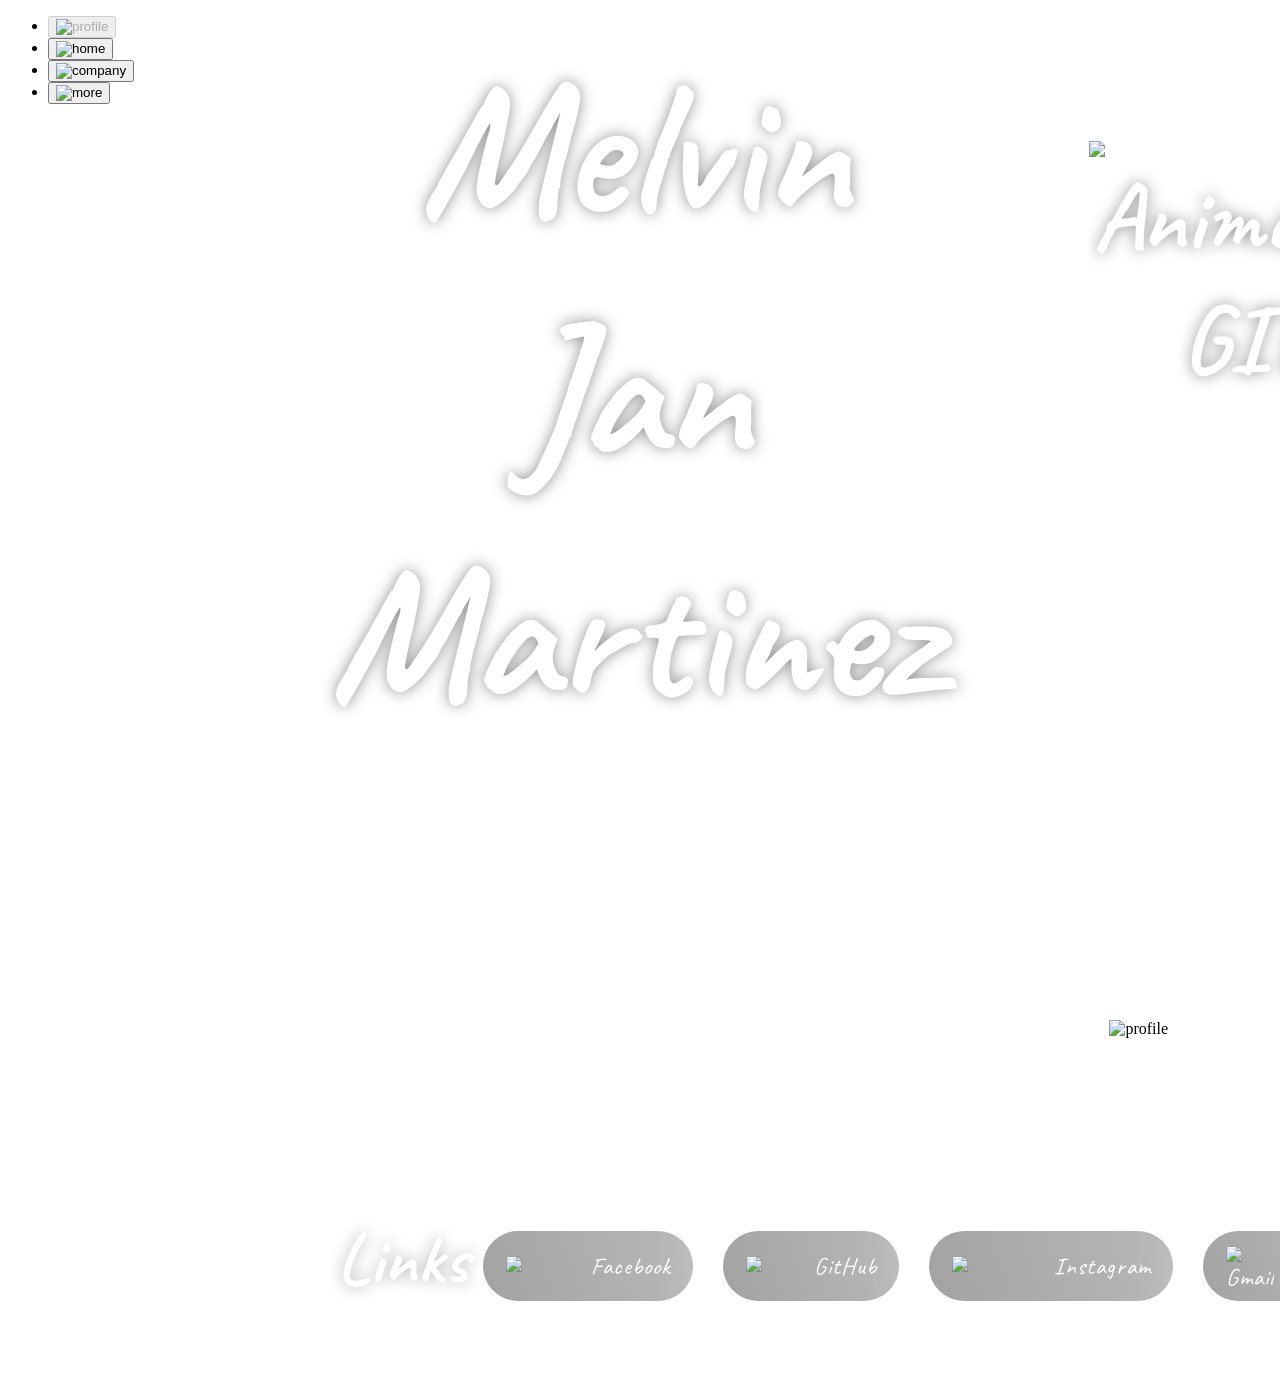
==== html/details.html @ be4aaaa9 "Merge a132c760d423ba2cb25bdb1940ac9efcfa48ba19 into 5f76305e669c34cd4a21cd06afcfb60cabe9f568" ====
<!DOCTYPE html>
<html lang="en">
<head>
    <meta charset="UTF-8">
    <meta name="viewport" content="width=device-width, initial-scale=1.0">
    <title>About me</title>
    <link rel="stylesheet" href="../css/details.css">
    <link rel="stylesheet" href="../css/tabbar.css" />
    <link rel="preconnect" href="https://fonts.googleapis.com">
    <link rel="preconnect" href="https://fonts.gstatic.com" crossorigin>
    <link href="https://fonts.googleapis.com/css2?family=Caveat:wght@400..700&family=Just+Me+Again+Down+Here&display=swap" rel="stylesheet">
</head>
<body>
    <nav class="amazing-tabs" id="navElement">
        <div class="main-tabs-container">
            <div class="main-tabs-wrapper">
                <ul class="main-tabs">
                    <li>
                        <button class="round-button" disabled>
                            <span class="avatar"><img class="prof" src="../images/profile.jpg" alt="profile"></span>
                        </button>
                    </li>
                    <li>
                        <button class="round-button" onclick="location.href='details.html';">
                            <img src="../images/home.svg" alt="home" class="profile-picture">
                        </button>
                    </li>
                    <li>
                        <button class="round-button active" onclick="location.href='skill.html';">
                            <img src="../images/company.svg" alt="company" class="profile-picture">
                        </button>
                    </li>
                    <li>
                        <button class="round-button" onclick="location.href='more of me.html';">
                            <img src="../images/more2.svg" alt="more" class="profile-picture">
                        </button>
                    </li>
                </ul>
                <div class="main-slider" aria-hidden="true">
                    <div class="main-slider-circle">&nbsp;</div>
                </div>
            </div>
        </div>
    </nav>
    <script src="../js/tabbar.js"></script>
    <div class="side-by-side-container">
        <div class="avatar-container">
            <img class="profile" id="profileImage" src="../images/try.png" alt="profile">
        </div>
        <div class="text-content" id="textContent">
            <div class="name" id="nameElement">
                <h1>I am Melvin Jan <br> Martinez</h1>
                <img class="name-gif" src="../images/output-onlinegiftools.gif" alt="Animated GIF">
            </div>
            <div class="text-container">
                <h2>A dedicated Computer Engineer student with a strong foundation of technical knowledge, committed to continuous learning and professional growth.</h2>
            </div>
            <div class="moreofme">
                <div class="container">
                    <div class="links">
                        <h1>Links</h1>
                        <div class="button-row">
                            <button class="links">
                                <img src="../images/fb.png" alt="Facebook" style="height: 20px; vertical-align: middle; margin-right: 5px;">
                                <span style="vertical-align: middle;">Facebook</span>
                            </button>
                            <button class="links">
                                <img src="../images/git.png" alt="GitHub" style="height: 20px; vertical-align: middle; margin-right: 5px;">
                                <span style="vertical-align: middle;">GitHub</span>
                            </button>
                            <button class="links">
                                <img src="../images/ig.png" alt="Instagram" style="height: 20px; vertical-align: middle; margin-right: 5px;">
                                <span style="vertical-align: middle;">Instagram</span>
                            </button>
                            <button class="links">
                                <img src="../images/gmail.png" alt="Gmail" style="height: 40px; vertical-align: middle; margin-right: 5px;">
                                <span style="vertical-align: middle;">Gmail</span>
                            </button>
                        </div>
                    </div>
                </div>
            </div>
        </div>
    </div>

    <script>
        document.addEventListener("DOMContentLoaded", function () {
    const profileImage = document.getElementById('profileImage');
    const textContent = document.getElementById('textContent');
    const navElement = document.getElementById('navElement');
    profileImage.style.opacity = '1';
    profileImage.style.transform = 'translateX(0)';
    setTimeout(() => {
        profileImage.style.transform = 'translateX(-300px)';
    }, 1000);
    setTimeout(() => {
        textContent.style.opacity = '1';
        textContent.style.transition = 'opacity 1.5s ease-in-out';
        
        navElement.style.opacity = '1'; 
        navElement.style.transition = 'opacity 1.5s ease-in-out';
    }, 2000);
});
    </script>
</body>
</html>
---- css/details.css ----
.side-by-side-container {
    display: flex;
    align-items: center;
    margin-left: 15%; /* Increased margin */
    height: 100vh;
    padding: 0 7.5%; /* Increased padding */
    animation: fadeIn 2s ease-in-out;
    justify-content: space-between;
}

.avatar-container {
    flex-shrink: 0;
    display: flex;
    align-items: flex-end;
    height: 100%;
    position: relative;
    order: 2;
}

.profile {
    width: 150%; /* Increased width */
    max-width: 1432.5px; /* Increased max-width (955 * 1.5) */
    height: auto;
    top: -15%; /* Increased top */
    right: -30%; /* Increased right */
    transform: translateX(75%); /* Adjusted transform */
    opacity: 0;
    transition: transform 1.5s cubic-bezier(0.4, 0, 0.2, 1), opacity 1.5s ease-in-out;
}

.name {
    display: flex;
    align-items: center;
    justify-content: center;
    gap: 30px; /* Increased gap */
    font-size: 6em; /* Increased font size (4 * 1.5) */
    font-weight: bold;
    color: white;
    font-family: "Caveat", cursive;
    font-optical-sizing: auto;
    text-align: center;
<<<<<<< Updated upstream
    margin-left: 0;
    margin-top: 75vh; /* Increased margin-top */
=======
    margin-left: -120px;
    margin-top: 400px;
>>>>>>> Stashed changes
    white-space: pre-line;
    text-shadow: 0 0 15px #949292; /* Increased text-shadow */
    z-index: 2;
    animation: fadeIn 1s ease-in-out;
    order: 1;
}

.name-gif {
    width: 45%; /* Increased width (30 * 1.5) */
    max-width: 600px; /* Increased max-width (400 * 1.5) */
    height: auto;
    margin-left: 7.5%; /* Increased margin-left */
    order: 1;
}

.text-content {
    display: flex;
    flex-direction: column;
    text-align: justify;
    margin-top: -60vh; /* Increased margin-top */
    margin-left: 0;
    order: 1;
}

.text-container {
    font-size: 2.25em; /* Increased font size (1.5 * 1.5) */
    color: white;
    font-family: "Caveat", cursive;
    max-width: 90%; /* Increased max-width */
    margin-top: -7.5%; /* Increased margin-top */
    padding-top: 30px; /* Increased padding-top */
    z-index: 2;
<<<<<<< Updated upstream
=======
    margin-left: 50px;
>>>>>>> Stashed changes
    animation: fadeIn 1s ease-in-out;
    order: 1;
}

.moreofme {
    display: flex;
    justify-content: left;
    animation: fadeIn 1s ease-in-out;
    order: 1;
}

.moreofme .container {
    align-items: right;
    padding: 45px; /* Increased padding */
    padding-top: 75px; /* Increased padding-top */
    width: 120%; /* Increased width */
    max-width: 1200px; /* Increased max-width */
}

.moreofme .links {
    display: flex;
    flex-direction: row;
    align-items: center;
    width: 100%;
}

.moreofme .links h1 {
    margin-top: 15px; /* Increased margin-top */
    color: #fff;
    font-size: 4.5em; /* Increased font size (3 * 1.5) */
    margin-bottom: 30px; /* Increased margin-bottom */
    font-family: "Caveat", cursive;
    font-optical-sizing: auto;
    text-shadow: 0 0 15px #afafaf; /* Increased text-shadow */
}

.moreofme .links .button-row {
    display: flex;
    justify-content: center;
}

.moreofme .links button.links {
    background: linear-gradient(70deg, #a3a3a3 0%, #b8b8b8 100%);
    border: none;
    border-radius: 45px; /* Increased border-radius */
    padding: 15px 22.5px; /* Increased padding */
    margin: 15px; /* Increased margin */
    color: #fff;
    cursor: pointer;
    transition: transform 0.2s ease, box-shadow 0.2s ease;
    font-size: 24px; /* Increased font size (16 * 1.5) */
    letter-spacing: 1px;
    transition: 0.2s ease;
    align-items: center;
    justify-content: center;
    box-shadow: 0 0 75px #ffffff; /* Increased box-shadow */
    font-family: "Caveat", cursive;
    font-optical-sizing: auto;
    z-index: 2;
    animation: radiantGlow 3s infinite ease-in-out;
}

.moreofme .links button.links:hover {
    transform: scale(1.075); /* Slight increase on hover */
    box-shadow: 0 0 15px rgba(0, 0, 0, 0.5); /* Increased box-shadow */
    box-shadow: 0 0 75px #ffffff; /* Increased box-shadow */
    box-shadow: 0 0 30px #ffffff, 0 0 60px rgba(255, 255, 255, 0.9); /* Increased box-shadow */
}

@keyframes fadeIn {
    from {
        opacity: 0;
    }
    to {
        opacity: 1;
    }
}

@keyframes radiantGlow {
    0% {
        box-shadow: 0 0 90px #ffffff, 0 0 30px rgba(255, 255, 255, 0.5); /* Increased box-shadow */
    }
    25% {
        box-shadow: 0 0 75px #ffffff, 0 0 45px rgba(255, 255, 255, 0.7); /* Increased box-shadow */
    }
    50% {
        box-shadow: 0 0 60px #ffffff, 0 0 60px rgba(255, 255, 255, 0.9); /* Increased box-shadow */
    }
    75% {
        box-shadow: 0 0 75px #ffffff, 0 0 45px rgba(255, 255, 255, 0.7); /* Increased box-shadow */
    }
    100% {
        box-shadow: 0 0 90px #ffffff, 0 0 30px rgba(255, 255, 255, 0.5); /* Increased box-shadow */
    }
}
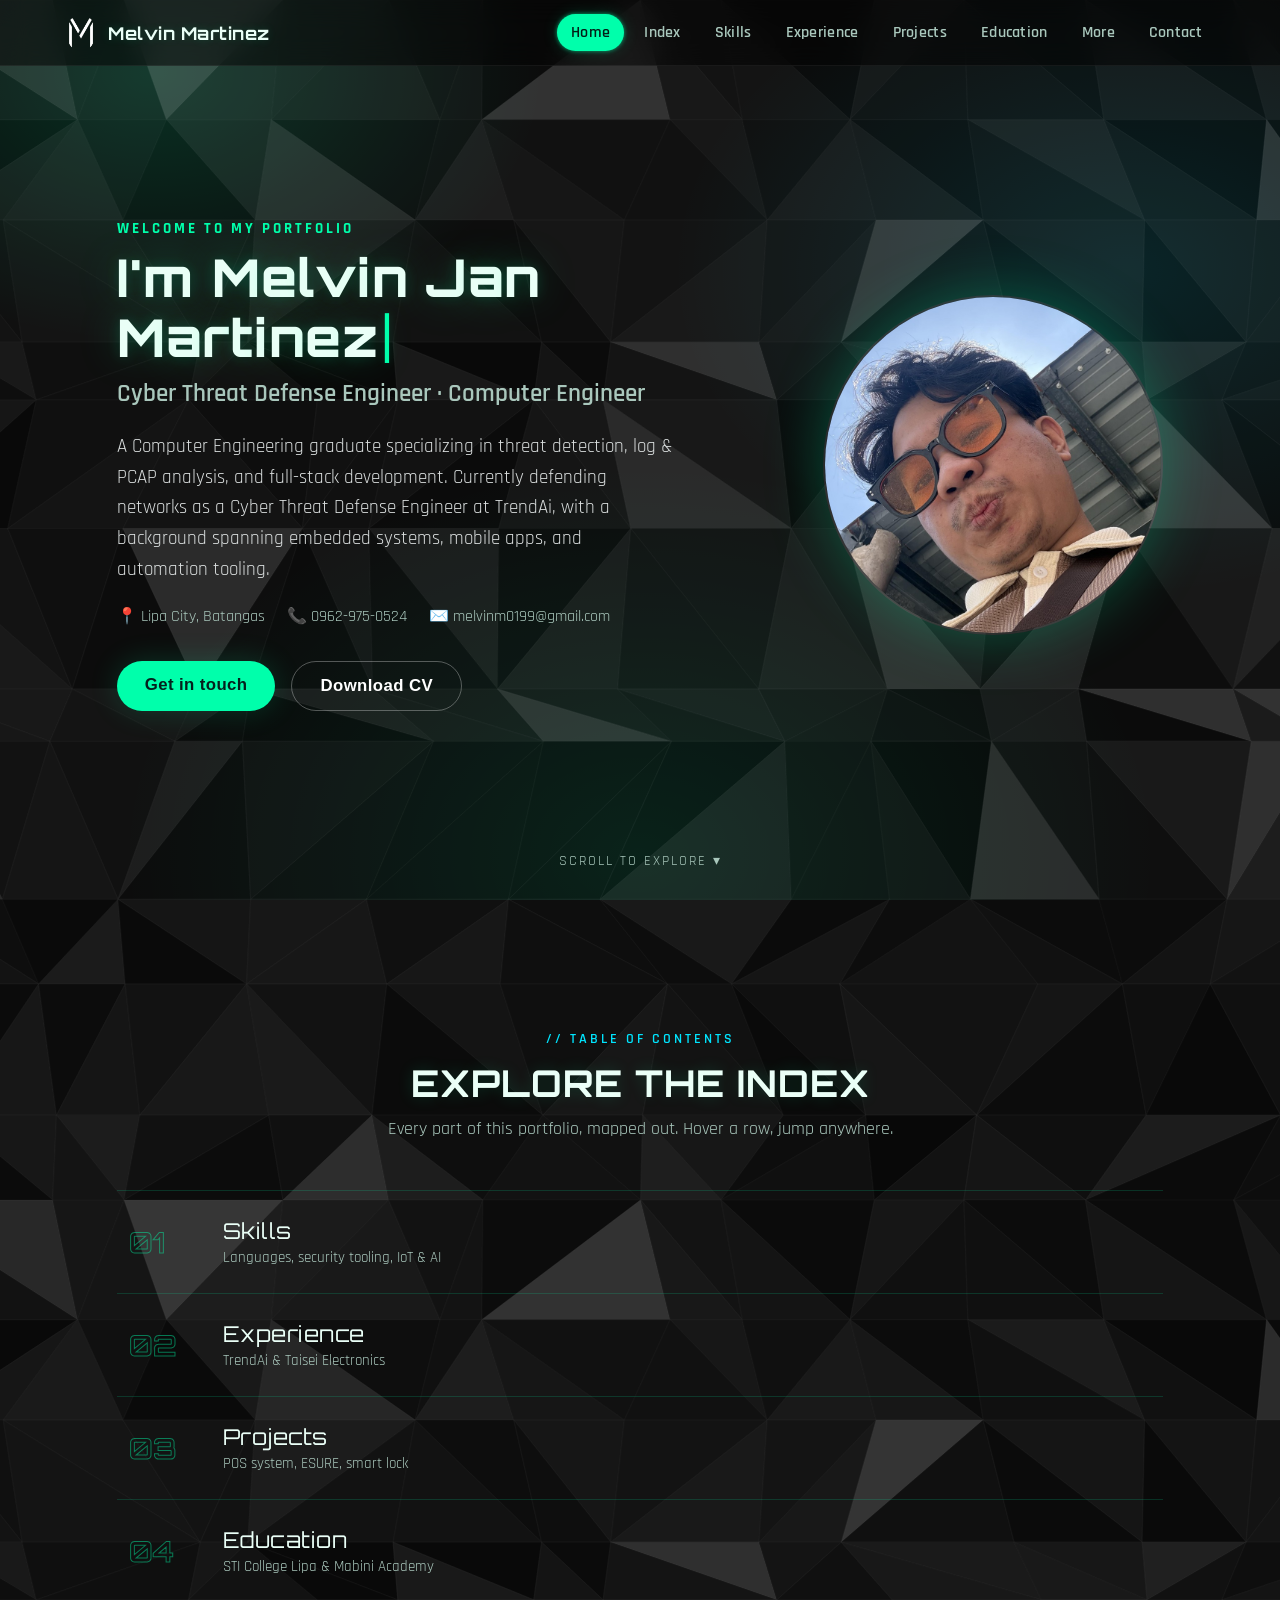
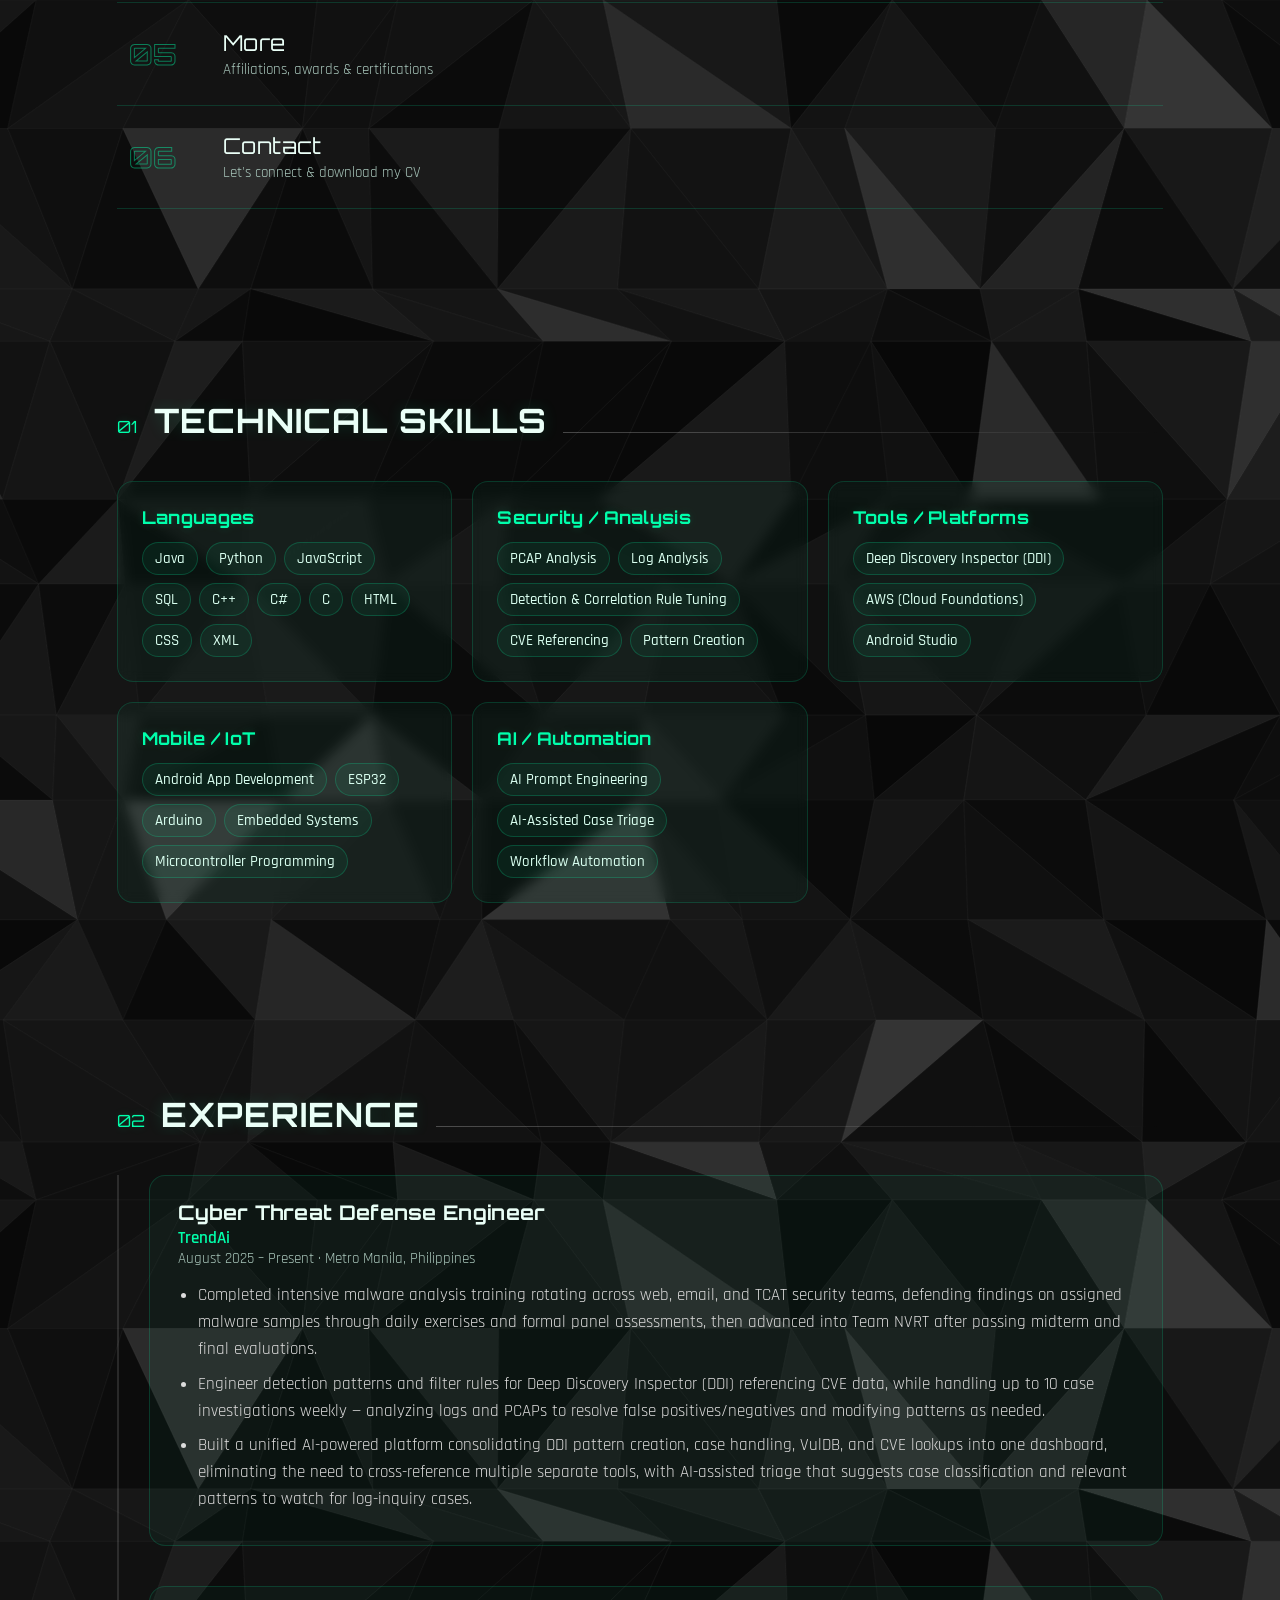
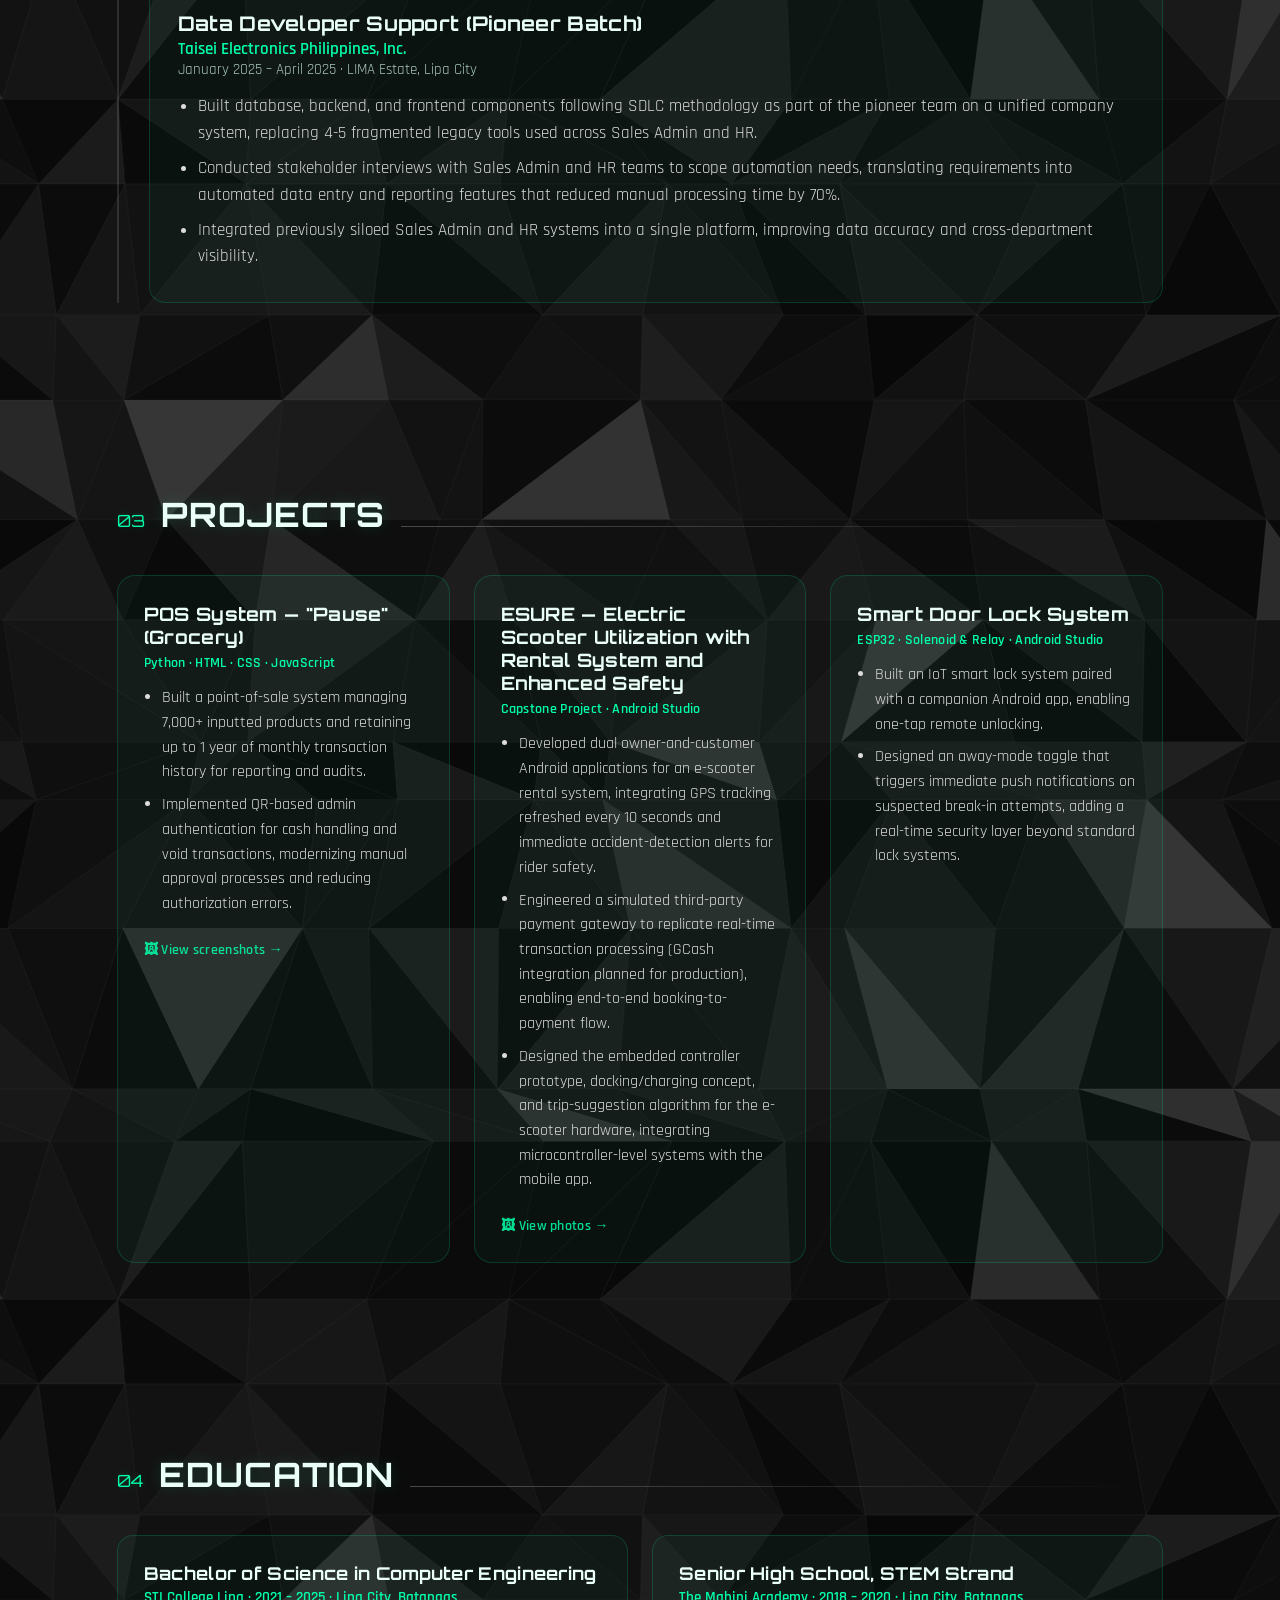
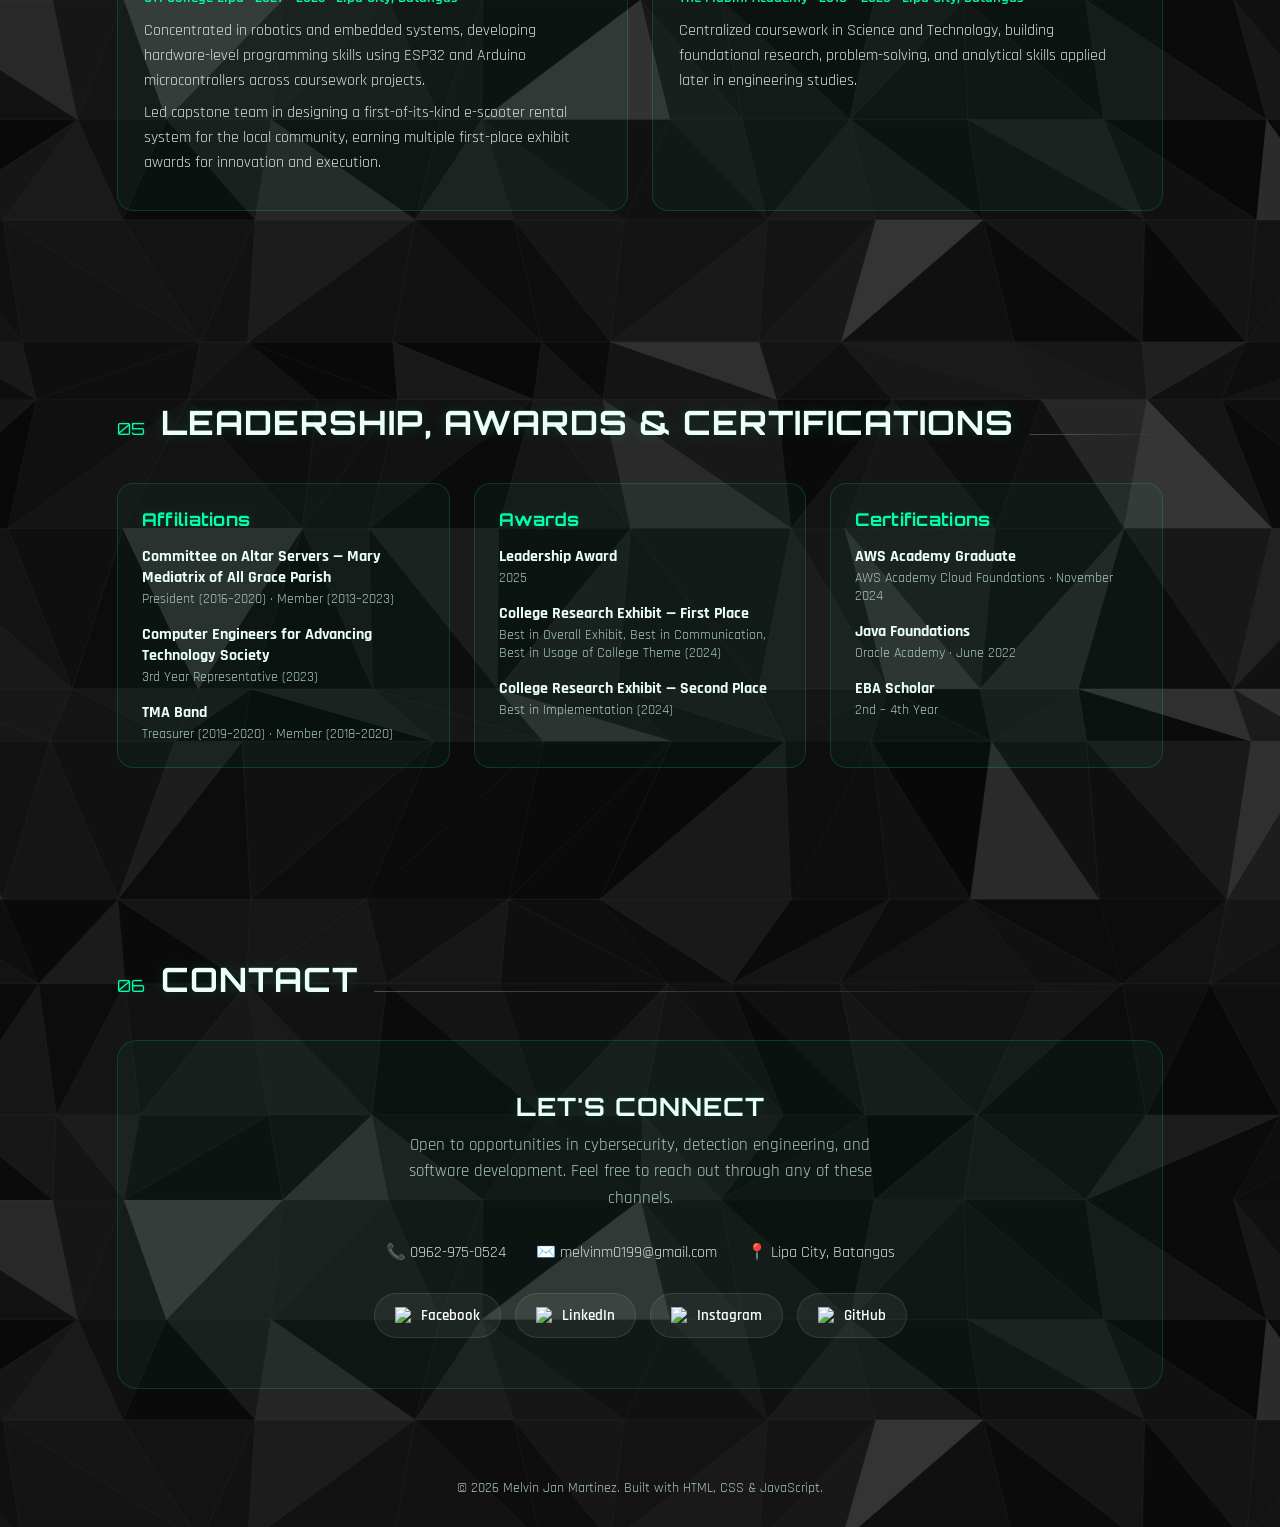
==== commit 82b64d62: "Commit" ====
--- a/html/details.html
+++ b/html/details.html
@@ -3,104 +3,514 @@
 <head>
     <meta charset="UTF-8">
     <meta name="viewport" content="width=device-width, initial-scale=1.0">
-    <title>About me</title>
-    <link rel="stylesheet" href="../css/details.css">
-    <link rel="stylesheet" href="../css/tabbar.css" />
+    <title>Melvin Jan Martinez</title>
+    <link rel="stylesheet" href="../css/main.css">
     <link rel="preconnect" href="https://fonts.googleapis.com">
     <link rel="preconnect" href="https://fonts.gstatic.com" crossorigin>
-    <link href="https://fonts.googleapis.com/css2?family=Caveat:wght@400..700&family=Just+Me+Again+Down+Here&display=swap" rel="stylesheet">
+    <link href="https://fonts.googleapis.com/css2?family=Orbitron:wght@500..900&family=Rajdhani:wght@400;500;600;700&display=swap" rel="stylesheet">
 </head>
 <body>
-    <nav class="amazing-tabs" id="navElement">
-        <div class="main-tabs-container">
-            <div class="main-tabs-wrapper">
-                <ul class="main-tabs">
-                    <li>
-                        <button class="round-button" disabled>
-                            <span class="avatar"><img class="prof" src="../images/profile.jpg" alt="profile"></span>
-                        </button>
-                    </li>
-                    <li>
-                        <button class="round-button" onclick="location.href='details.html';">
-                            <img src="../images/home.svg" alt="home" class="profile-picture">
-                        </button>
-                    </li>
-                    <li>
-                        <button class="round-button active" onclick="location.href='skill.html';">
-                            <img src="../images/company.svg" alt="company" class="profile-picture">
-                        </button>
-                    </li>
-                    <li>
-                        <button class="round-button" onclick="location.href='more of me.html';">
-                            <img src="../images/more2.svg" alt="more" class="profile-picture">
-                        </button>
-                    </li>
+
+    <nav class="site-nav" id="siteNav">
+        <a href="#home" class="nav-brand">
+            <img src="../images/logo.png" alt="logo">
+            Melvin Martinez
+        </a>
+        <ul class="nav-links" id="navLinks">
+            <li><a href="#home" data-target="home">Home</a></li>
+            <li><a href="#toc" data-target="toc">Index</a></li>
+            <li><a href="#skills" data-target="skills">Skills</a></li>
+            <li><a href="#experience" data-target="experience">Experience</a></li>
+            <li><a href="#projects" data-target="projects">Projects</a></li>
+            <li><a href="#education" data-target="education">Education</a></li>
+            <li><a href="#more" data-target="more">More</a></li>
+            <li><a href="#contact" data-target="contact">Contact</a></li>
+        </ul>
+    </nav>
+
+    <section id="home">
+        <div class="hero-grid">
+            <div class="hero-text" id="heroText">
+                <div class="hero-eyebrow">Welcome to my portfolio</div>
+                <h1><span id="typedName">I'm Melvin Jan<br>Martinez</span><span class="typed-cursor" aria-hidden="true">|</span></h1>
+                <div class="hero-role">Cyber Threat Defense Engineer · Computer Engineer</div>
+                <p class="hero-desc">
+                    A Computer Engineering graduate specializing in threat detection, log &amp; PCAP analysis,
+                    and full-stack development. Currently defending networks as a Cyber Threat Defense Engineer
+                    at TrendAi, with a background spanning embedded systems, mobile apps, and automation tooling.
+                </p>
+                <div class="hero-meta">
+                    <span>📍 Lipa City, Batangas</span>
+                    <span>📞 0962-975-0524</span>
+                    <span>✉️ melvinm0199@gmail.com</span>
+                </div>
+                <div class="hero-cta">
+                    <a href="#contact" class="btn btn-primary">Get in touch</a>
+                    <a href="../pdfs/Resume.pdf" download="Melvin Jan Martinez Resume.pdf" class="btn btn-ghost">Download CV</a>
+                </div>
+            </div>
+            <div class="hero-avatar" id="heroAvatar">
+                <img src="../images/avatar.jpg" alt="Melvin Jan Martinez">
+            </div>
+        </div>
+        <div class="scroll-hint">Scroll to explore ▾</div>
+    </section>
+
+    <section id="toc">
+        <div class="toc-header reveal">
+            <span class="toc-tag">// TABLE OF CONTENTS</span>
+            <h2>Explore the Index</h2>
+            <p>Every part of this portfolio, mapped out. Hover a row, jump anywhere.</p>
+        </div>
+        <div class="toc-list">
+            <a class="toc-row reveal" href="#skills" data-target="skills">
+                <span class="toc-num">01</span>
+                <span class="toc-body">
+                    <span class="toc-title">Skills</span>
+                    <span class="toc-desc">Languages, security tooling, IoT &amp; AI</span>
+                </span>
+                <span class="toc-preview">
+                    <svg viewBox="0 0 24 24" fill="none" stroke="currentColor" stroke-width="1.6"><path d="M8 9l-4 3 4 3M16 9l4 3-4 3M13.5 6l-3 12"/></svg>
+                </span>
+                <span class="toc-arrow">↗</span>
+            </a>
+            <a class="toc-row reveal" href="#experience" data-target="experience">
+                <span class="toc-num">02</span>
+                <span class="toc-body">
+                    <span class="toc-title">Experience</span>
+                    <span class="toc-desc">TrendAi &amp; Taisei Electronics</span>
+                </span>
+                <span class="toc-preview">
+                    <svg viewBox="0 0 24 24" fill="none" stroke="currentColor" stroke-width="1.6"><rect x="3" y="8" width="18" height="12" rx="2"/><path d="M8 8V6a2 2 0 0 1 2-2h4a2 2 0 0 1 2 2v2"/></svg>
+                </span>
+                <span class="toc-arrow">↗</span>
+            </a>
+            <a class="toc-row reveal" href="#projects" data-target="projects">
+                <span class="toc-num">03</span>
+                <span class="toc-body">
+                    <span class="toc-title">Projects</span>
+                    <span class="toc-desc">POS system, ESURE, smart lock</span>
+                </span>
+                <span class="toc-preview">
+                    <svg viewBox="0 0 24 24" fill="none" stroke="currentColor" stroke-width="1.6"><path d="M3 7l3-3h5l2 2h8v11a1 1 0 0 1-1 1H4a1 1 0 0 1-1-1V7z"/></svg>
+                </span>
+                <span class="toc-arrow">↗</span>
+            </a>
+            <a class="toc-row reveal" href="#education" data-target="education">
+                <span class="toc-num">04</span>
+                <span class="toc-body">
+                    <span class="toc-title">Education</span>
+                    <span class="toc-desc">STI College Lipa &amp; Mabini Academy</span>
+                </span>
+                <span class="toc-preview">
+                    <svg viewBox="0 0 24 24" fill="none" stroke="currentColor" stroke-width="1.6"><path d="M2 9l10-5 10 5-10 5-10-5z"/><path d="M6 11.5V16c0 1.5 3 3 6 3s6-1.5 6-3v-4.5"/></svg>
+                </span>
+                <span class="toc-arrow">↗</span>
+            </a>
+            <a class="toc-row reveal" href="#more" data-target="more">
+                <span class="toc-num">05</span>
+                <span class="toc-body">
+                    <span class="toc-title">More</span>
+                    <span class="toc-desc">Affiliations, awards &amp; certifications</span>
+                </span>
+                <span class="toc-preview">
+                    <svg viewBox="0 0 24 24" fill="none" stroke="currentColor" stroke-width="1.6"><path d="M12 2l2.6 5.6 6.1.6-4.6 4.1 1.3 6-5.4-3.2-5.4 3.2 1.3-6-4.6-4.1 6.1-.6L12 2z"/></svg>
+                </span>
+                <span class="toc-arrow">↗</span>
+            </a>
+            <a class="toc-row reveal" href="#contact" data-target="contact">
+                <span class="toc-num">06</span>
+                <span class="toc-body">
+                    <span class="toc-title">Contact</span>
+                    <span class="toc-desc">Let's connect &amp; download my CV</span>
+                </span>
+                <span class="toc-preview">
+                    <svg viewBox="0 0 24 24" fill="none" stroke="currentColor" stroke-width="1.6"><rect x="3" y="5" width="18" height="14" rx="2"/><path d="M3 7l9 6 9-6"/></svg>
+                </span>
+                <span class="toc-arrow">↗</span>
+            </a>
+        </div>
+    </section>
+
+    <section id="skills">
+        <div class="section-header reveal">
+            <span class="index">01</span>
+            <h2>Technical Skills</h2>
+            <div class="line"></div>
+        </div>
+        <div class="skills-grid">
+            <div class="skill-card reveal">
+                <h3>Languages</h3>
+                <div class="chip-row">
+                    <span class="chip">Java</span><span class="chip">Python</span><span class="chip">JavaScript</span>
+                    <span class="chip">SQL</span><span class="chip">C++</span><span class="chip">C#</span>
+                    <span class="chip">C</span><span class="chip">HTML</span><span class="chip">CSS</span><span class="chip">XML</span>
+                </div>
+            </div>
+            <div class="skill-card reveal">
+                <h3>Security / Analysis</h3>
+                <div class="chip-row">
+                    <span class="chip">PCAP Analysis</span><span class="chip">Log Analysis</span>
+                    <span class="chip">Detection &amp; Correlation Rule Tuning</span>
+                    <span class="chip">CVE Referencing</span><span class="chip">Pattern Creation</span>
+                </div>
+            </div>
+            <div class="skill-card reveal">
+                <h3>Tools / Platforms</h3>
+                <div class="chip-row">
+                    <span class="chip">Deep Discovery Inspector (DDI)</span>
+                    <span class="chip">AWS (Cloud Foundations)</span><span class="chip">Android Studio</span>
+                </div>
+            </div>
+            <div class="skill-card reveal">
+                <h3>Mobile / IoT</h3>
+                <div class="chip-row">
+                    <span class="chip">Android App Development</span><span class="chip">ESP32</span>
+                    <span class="chip">Arduino</span><span class="chip">Embedded Systems</span>
+                    <span class="chip">Microcontroller Programming</span>
+                </div>
+            </div>
+            <div class="skill-card reveal">
+                <h3>AI / Automation</h3>
+                <div class="chip-row">
+                    <span class="chip">AI Prompt Engineering</span><span class="chip">AI-Assisted Case Triage</span>
+                    <span class="chip">Workflow Automation</span>
+                </div>
+            </div>
+        </div>
+    </section>
+
+    <section id="experience">
+        <div class="section-header reveal">
+            <span class="index">02</span>
+            <h2>Experience</h2>
+            <div class="line"></div>
+        </div>
+        <div class="timeline">
+            <div class="timeline-item reveal">
+                <div class="timeline-card">
+                    <div class="role">Cyber Threat Defense Engineer</div>
+                    <div class="org">TrendAi</div>
+                    <div class="meta">August 2025 – Present · Metro Manila, Philippines</div>
+                    <ul>
+                        <li>Completed intensive malware analysis training rotating across web, email, and TCAT security teams, defending findings on assigned malware samples through daily exercises and formal panel assessments, then advanced into Team NVRT after passing midterm and final evaluations.</li>
+                        <li>Engineer detection patterns and filter rules for Deep Discovery Inspector (DDI) referencing CVE data, while handling up to 10 case investigations weekly — analyzing logs and PCAPs to resolve false positives/negatives and modifying patterns as needed.</li>
+                        <li>Built a unified AI-powered platform consolidating DDI pattern creation, case handling, VulDB, and CVE lookups into one dashboard, eliminating the need to cross-reference multiple separate tools, with AI-assisted triage that suggests case classification and relevant patterns to watch for log-inquiry cases.</li>
+                    </ul>
+                </div>
+            </div>
+            <div class="timeline-item reveal">
+                <div class="timeline-card">
+                    <div class="role">Data Developer Support (Pioneer Batch)</div>
+                    <div class="org">Taisei Electronics Philippines, Inc.</div>
+                    <div class="meta">January 2025 – April 2025 · LIMA Estate, Lipa City</div>
+                    <ul>
+                        <li>Built database, backend, and frontend components following SDLC methodology as part of the pioneer team on a unified company system, replacing 4-5 fragmented legacy tools used across Sales Admin and HR.</li>
+                        <li>Conducted stakeholder interviews with Sales Admin and HR teams to scope automation needs, translating requirements into automated data entry and reporting features that reduced manual processing time by 70%.</li>
+                        <li>Integrated previously siloed Sales Admin and HR systems into a single platform, improving data accuracy and cross-department visibility.</li>
+                    </ul>
+                </div>
+            </div>
+        </div>
+    </section>
+
+    <section id="projects">
+        <div class="section-header reveal">
+            <span class="index">03</span>
+            <h2>Projects</h2>
+            <div class="line"></div>
+        </div>
+        <div class="projects-grid">
+            <div class="project-card reveal has-preview" data-gallery="pos" tabindex="0" role="button" aria-label="View Pause POS screenshots">
+                <h3>POS System — "Pause" (Grocery)</h3>
+                <div class="stack">Python · HTML · CSS · JavaScript</div>
+                <ul>
+                    <li>Built a point-of-sale system managing 7,000+ inputted products and retaining up to 1 year of monthly transaction history for reporting and audits.</li>
+                    <li>Implemented QR-based admin authentication for cash handling and void transactions, modernizing manual approval processes and reducing authorization errors.</li>
                 </ul>
-                <div class="main-slider" aria-hidden="true">
-                    <div class="main-slider-circle">&nbsp;</div>
-                </div>
-            </div>
-        </div>
-    </nav>
-    <script src="../js/tabbar.js"></script>
-    <div class="side-by-side-container">
-        <div class="avatar-container">
-            <img class="profile" id="profileImage" src="../images/try.png" alt="profile">
-        </div>
-        <div class="text-content" id="textContent">
-            <div class="name" id="nameElement">
-                <h1>I am Melvin Jan <br> Martinez</h1>
-                <img class="name-gif" src="../images/output-onlinegiftools.gif" alt="Animated GIF">
-            </div>
-            <div class="text-container">
-                <h2>A dedicated Computer Engineer student with a strong foundation of technical knowledge, committed to continuous learning and professional growth.</h2>
-            </div>
-            <div class="moreofme">
-                <div class="container">
-                    <div class="links">
-                        <h1>Links</h1>
-                        <div class="button-row">
-                            <button class="links">
-                                <img src="../images/fb.png" alt="Facebook" style="height: 20px; vertical-align: middle; margin-right: 5px;">
-                                <span style="vertical-align: middle;">Facebook</span>
-                            </button>
-                            <button class="links">
-                                <img src="../images/git.png" alt="GitHub" style="height: 20px; vertical-align: middle; margin-right: 5px;">
-                                <span style="vertical-align: middle;">GitHub</span>
-                            </button>
-                            <button class="links">
-                                <img src="../images/ig.png" alt="Instagram" style="height: 20px; vertical-align: middle; margin-right: 5px;">
-                                <span style="vertical-align: middle;">Instagram</span>
-                            </button>
-                            <button class="links">
-                                <img src="../images/gmail.png" alt="Gmail" style="height: 40px; vertical-align: middle; margin-right: 5px;">
-                                <span style="vertical-align: middle;">Gmail</span>
-                            </button>
-                        </div>
-                    </div>
-                </div>
+                <span class="preview-hint">🖼 View screenshots →</span>
+            </div>
+            <div class="project-card reveal has-preview" data-gallery="esure" tabindex="0" role="button" aria-label="View ESURE photos">
+                <h3>ESURE — Electric Scooter Utilization with Rental System and Enhanced Safety</h3>
+                <div class="stack">Capstone Project · Android Studio</div>
+                <ul>
+                    <li>Developed dual owner-and-customer Android applications for an e-scooter rental system, integrating GPS tracking refreshed every 10 seconds and immediate accident-detection alerts for rider safety.</li>
+                    <li>Engineered a simulated third-party payment gateway to replicate real-time transaction processing (GCash integration planned for production), enabling end-to-end booking-to-payment flow.</li>
+                    <li>Designed the embedded controller prototype, docking/charging concept, and trip-suggestion algorithm for the e-scooter hardware, integrating microcontroller-level systems with the mobile app.</li>
+                </ul>
+                <span class="preview-hint">🖼 View photos →</span>
+            </div>
+            <div class="project-card reveal">
+                <h3>Smart Door Lock System</h3>
+                <div class="stack">ESP32 · Solenoid &amp; Relay · Android Studio</div>
+                <ul>
+                    <li>Built an IoT smart lock system paired with a companion Android app, enabling one-tap remote unlocking.</li>
+                    <li>Designed an away-mode toggle that triggers immediate push notifications on suspected break-in attempts, adding a real-time security layer beyond standard lock systems.</li>
+                </ul>
+            </div>
+        </div>
+    </section>
+
+    <section id="education">
+        <div class="section-header reveal">
+            <span class="index">04</span>
+            <h2>Education</h2>
+            <div class="line"></div>
+        </div>
+        <div class="edu-grid">
+            <div class="edu-card reveal">
+                <h3>Bachelor of Science in Computer Engineering</h3>
+                <div class="meta">STI College Lipa · 2021 – 2025 · Lipa City, Batangas</div>
+                <p>Concentrated in robotics and embedded systems, developing hardware-level programming skills using ESP32 and Arduino microcontrollers across coursework projects.</p>
+                <p>Led capstone team in designing a first-of-its-kind e-scooter rental system for the local community, earning multiple first-place exhibit awards for innovation and execution.</p>
+            </div>
+            <div class="edu-card reveal">
+                <h3>Senior High School, STEM Strand</h3>
+                <div class="meta">The Mabini Academy · 2018 – 2020 · Lipa City, Batangas</div>
+                <p>Centralized coursework in Science and Technology, building foundational research, problem-solving, and analytical skills applied later in engineering studies.</p>
+            </div>
+        </div>
+    </section>
+
+    <section id="more">
+        <div class="section-header reveal">
+            <span class="index">05</span>
+            <h2>Leadership, Awards &amp; Certifications</h2>
+            <div class="line"></div>
+        </div>
+        <div class="more-grid">
+            <div class="more-card reveal">
+                <h3>Affiliations</h3>
+                <div class="entry">
+                    <div class="title">Committee on Altar Servers — Mary Mediatrix of All Grace Parish</div>
+                    <div class="sub">President (2016–2020) · Member (2013–2023)</div>
+                </div>
+                <div class="entry">
+                    <div class="title">Computer Engineers for Advancing Technology Society</div>
+                    <div class="sub">3rd Year Representative (2023)</div>
+                </div>
+                <div class="entry">
+                    <div class="title">TMA Band</div>
+                    <div class="sub">Treasurer (2019–2020) · Member (2018–2020)</div>
+                </div>
+            </div>
+            <div class="more-card reveal">
+                <h3>Awards</h3>
+                <div class="entry">
+                    <div class="title">Leadership Award</div>
+                    <div class="sub">2025</div>
+                </div>
+                <div class="entry">
+                    <div class="title">College Research Exhibit — First Place</div>
+                    <div class="sub">Best in Overall Exhibit, Best in Communication, Best in Usage of College Theme (2024)</div>
+                </div>
+                <div class="entry">
+                    <div class="title">College Research Exhibit — Second Place</div>
+                    <div class="sub">Best in Implementation (2024)</div>
+                </div>
+            </div>
+            <div class="more-card reveal">
+                <h3>Certifications</h3>
+                <div class="entry">
+                    <div class="title">AWS Academy Graduate</div>
+                    <div class="sub">AWS Academy Cloud Foundations · November 2024</div>
+                </div>
+                <div class="entry">
+                    <div class="title">Java Foundations</div>
+                    <div class="sub">Oracle Academy · June 2022</div>
+                </div>
+                <div class="entry">
+                    <div class="title">EBA Scholar</div>
+                    <div class="sub">2nd – 4th Year</div>
+                </div>
+            </div>
+        </div>
+    </section>
+
+    <section id="contact">
+        <div class="section-header reveal">
+            <span class="index">06</span>
+            <h2>Contact</h2>
+            <div class="line"></div>
+        </div>
+        <div class="contact-wrap reveal">
+            <h3 style="font-family:var(--font-display); font-size:1.5em; letter-spacing:1px; text-transform:uppercase; text-shadow:0 0 14px var(--accent-soft);">Let's connect</h3>
+            <p>Open to opportunities in cybersecurity, detection engineering, and software development. Feel free to reach out through any of these channels.</p>
+            <div class="contact-info">
+                <span>📞 0962-975-0524</span>
+                <span>✉️ melvinm0199@gmail.com</span>
+                <span>📍 Lipa City, Batangas</span>
+            </div>
+            <div class="social-row">
+                <a class="social-btn" href="https://www.facebook.com/iammeljan19/" target="_blank" rel="noopener">
+                    <img src="../images/fb.png" alt="Facebook">Facebook
+                </a>
+                <a class="social-btn" href="https://www.linkedin.com/in/melvin-martinez-742495371/?trk=opento_sprofile_topcard" target="_blank" rel="noopener">
+                    <img src="../images/link.png" alt="LinkedIn">LinkedIn
+                </a>
+                <a class="social-btn" href="https://www.instagram.com/migwellll/" target="_blank" rel="noopener">
+                    <img src="../images/IG.png" alt="Instagram">Instagram
+                </a>
+                <a class="social-btn" href="https://github.com/print-MelvinM" target="_blank" rel="noopener">
+                    <img src="../images/git.png" alt="GitHub">GitHub
+                </a>
+            </div>
+        </div>
+    </section>
+
+    <footer>© 2026 Melvin Jan Martinez. Built with HTML, CSS &amp; JavaScript.</footer>
+
+    <div class="gallery-overlay" id="galleryOverlay">
+        <div class="gallery-modal">
+            <button class="gallery-close" id="galleryClose" aria-label="Close preview">✕</button>
+            <div class="gallery-stage">
+                <button class="gallery-nav gallery-prev" id="galleryPrev" aria-label="Previous screenshot">‹</button>
+                <img id="galleryImage" src="" alt="Pause POS screenshot">
+                <button class="gallery-nav gallery-next" id="galleryNext" aria-label="Next screenshot">›</button>
+            </div>
+            <div class="gallery-caption">
+                <span id="galleryCaption"></span>
+                <span class="gallery-count" id="galleryCount"></span>
             </div>
         </div>
     </div>
 
     <script>
-        document.addEventListener("DOMContentLoaded", function () {
-    const profileImage = document.getElementById('profileImage');
-    const textContent = document.getElementById('textContent');
-    const navElement = document.getElementById('navElement');
-    profileImage.style.opacity = '1';
-    profileImage.style.transform = 'translateX(0)';
-    setTimeout(() => {
-        profileImage.style.transform = 'translateX(-300px)';
-    }, 1000);
-    setTimeout(() => {
-        textContent.style.opacity = '1';
-        textContent.style.transition = 'opacity 1.5s ease-in-out';
-        
-        navElement.style.opacity = '1'; 
-        navElement.style.transition = 'opacity 1.5s ease-in-out';
-    }, 2000);
-});
+        document.addEventListener('DOMContentLoaded', function () {
+            document.getElementById('siteNav').classList.add('visible');
+            document.getElementById('heroText').classList.add('visible');
+            document.getElementById('heroAvatar').classList.add('visible');
+
+            const typedEl = document.getElementById('typedName');
+            const typedLines = ["I'm Melvin Jan", "Martinez"];
+            typedEl.textContent = '';
+            let lineIndex = 0;
+            let charIndex = 0;
+            function typeStep() {
+                if (lineIndex >= typedLines.length) return;
+                const line = typedLines[lineIndex];
+                if (charIndex < line.length) {
+                    typedEl.append(line[charIndex]);
+                    charIndex++;
+                    setTimeout(typeStep, 55 + Math.random() * 50);
+                } else {
+                    lineIndex++;
+                    charIndex = 0;
+                    if (lineIndex < typedLines.length) {
+                        typedEl.append(document.createElement('br'));
+                        setTimeout(typeStep, 250);
+                    }
+                }
+            }
+            setTimeout(typeStep, 500);
+
+            const revealEls = document.querySelectorAll('.reveal');
+            const revealObserver = new IntersectionObserver((entries) => {
+                entries.forEach((entry) => {
+                    if (entry.isIntersecting) {
+                        entry.target.classList.add('show');
+                    }
+                });
+            }, { threshold: 0.15 });
+            revealEls.forEach((el) => revealObserver.observe(el));
+
+            const navLinks = document.querySelectorAll('.nav-links a');
+            const sections = document.querySelectorAll('section[id]');
+            const sectionIds = Array.from(sections).map((sec) => sec.id);
+            const intersecting = new Map(sectionIds.map((id) => [id, false]));
+            const spyObserver = new IntersectionObserver((entries) => {
+                entries.forEach((entry) => intersecting.set(entry.target.id, entry.isIntersecting));
+                const activeId = sectionIds.find((id) => intersecting.get(id));
+                navLinks.forEach((link) => {
+                    link.classList.toggle('active', link.dataset.target === activeId);
+                });
+            }, { rootMargin: '-45% 0px -50% 0px', threshold: 0 });
+            sections.forEach((sec) => spyObserver.observe(sec));
+
+            const galleries = {
+                pos: [
+                    { src: '../images/projects/pause-login.png', caption: 'Login screen' },
+                    { src: '../images/projects/pause-pos.png', caption: 'Point-of-sale screen' },
+                    { src: '../images/projects/pause-products.png', caption: 'Product management' },
+                    { src: '../images/projects/pause-dashboard.png', caption: 'Sales dashboard' }
+                ],
+                esure: [
+                    { src: '../images/projects/esure-booth.jpg', caption: 'College Fair exhibit booth' },
+                    { src: '../images/projects/esure-awards.jpg', caption: 'College Fair 2024 awards' },
+                    { src: '../images/projects/esure-admin-login.png', caption: 'Admin app — Login' },
+                    { src: '../images/projects/esure-admin-registration.png', caption: 'Admin app — Registration' },
+                    { src: '../images/projects/esure-admin-menu.png', caption: 'Admin app — Main menu' },
+                    { src: '../images/projects/esure-admin-rfid.png', caption: 'Admin app — Registered RFID users' },
+                    { src: '../images/projects/esure-admin-location.png', caption: 'Admin app — Scooter location' },
+                    { src: '../images/projects/esure-admin-status.png', caption: 'Admin app — Scooter status' },
+                    { src: '../images/projects/esure-user-login.webp', caption: 'User app — Login' },
+                    { src: '../images/projects/esure-user-menu.png', caption: 'User app — Main menu' },
+                    { src: '../images/projects/esure-user-status.png', caption: 'User app — Scooter status' },
+                    { src: '../images/projects/esure-user-location.png', caption: 'User app — Scooter location' }
+                ]
+            };
+
+            const overlay = document.getElementById('galleryOverlay');
+            const galleryImage = document.getElementById('galleryImage');
+            const galleryCaption = document.getElementById('galleryCaption');
+            const galleryCount = document.getElementById('galleryCount');
+            let activeGallery = [];
+            let activeIndex = 0;
+
+            function renderSlide() {
+                const slide = activeGallery[activeIndex];
+                galleryImage.src = slide.src;
+                galleryImage.alt = slide.caption;
+                galleryCaption.textContent = slide.caption;
+                galleryCount.textContent = (activeIndex + 1) + ' / ' + activeGallery.length;
+                galleryImage.classList.remove('gallery-pop');
+                void galleryImage.offsetWidth;
+                galleryImage.classList.add('gallery-pop');
+            }
+
+            function openGallery(key) {
+                activeGallery = galleries[key];
+                if (!activeGallery) return;
+                activeIndex = 0;
+                renderSlide();
+                overlay.classList.add('open');
+                document.body.style.overflow = 'hidden';
+            }
+
+            function closeGallery() {
+                overlay.classList.remove('open');
+                document.body.style.overflow = '';
+            }
+
+            document.querySelectorAll('[data-gallery]').forEach((card) => {
+                card.addEventListener('click', () => openGallery(card.dataset.gallery));
+                card.addEventListener('keydown', (e) => {
+                    if (e.key === 'Enter' || e.key === ' ') {
+                        e.preventDefault();
+                        openGallery(card.dataset.gallery);
+                    }
+                });
+            });
+
+            document.getElementById('galleryClose').addEventListener('click', closeGallery);
+            document.getElementById('galleryPrev').addEventListener('click', () => {
+                activeIndex = (activeIndex - 1 + activeGallery.length) % activeGallery.length;
+                renderSlide();
+            });
+            document.getElementById('galleryNext').addEventListener('click', () => {
+                activeIndex = (activeIndex + 1) % activeGallery.length;
+                renderSlide();
+            });
+            overlay.addEventListener('click', (e) => {
+                if (e.target === overlay) closeGallery();
+            });
+            document.addEventListener('keydown', (e) => {
+                if (!overlay.classList.contains('open')) return;
+                if (e.key === 'Escape') closeGallery();
+                if (e.key === 'ArrowLeft') document.getElementById('galleryPrev').click();
+                if (e.key === 'ArrowRight') document.getElementById('galleryNext').click();
+            });
+        });
     </script>
 </body>
-</html>+</html>
--- a/css/main.css
+++ b/css/main.css
@@ -0,0 +1,1114 @@
+*,
+*::before,
+*::after {
+    margin: 0;
+    padding: 0;
+    box-sizing: border-box;
+}
+
+:root {
+    --accent: #00ffab;
+    --accent-2: #00e5ff;
+    --accent-dim: #00c986;
+    --accent-soft: rgba(0, 255, 171, 0.16);
+    --bg: #050707;
+    --card-bg: rgba(0, 255, 171, 0.035);
+    --card-border: rgba(0, 255, 171, 0.16);
+    --text-dim: #a9c7bc;
+    --font-display: "Orbitron", sans-serif;
+    --font-body: "Rajdhani", Arial, Helvetica, sans-serif;
+}
+
+html {
+    scroll-behavior: smooth;
+    scroll-padding-top: 90px;
+}
+
+body {
+    position: relative;
+    background-color: var(--bg);
+    background-image: url('../images/lowpoly-bg.svg');
+    background-size: 1920px 1200px;
+    background-position: top center;
+    background-attachment: scroll;
+    background-repeat: repeat-y;
+    color: #eafff7;
+    font-family: var(--font-body);
+    font-size: 1.05em;
+    overflow-x: hidden;
+}
+
+body::before {
+    content: '';
+    position: fixed;
+    inset: 0;
+    z-index: 0;
+    pointer-events: none;
+    background:
+        radial-gradient(650px 450px at 12% 8%, rgba(0, 255, 171, 0.16), transparent 60%),
+        radial-gradient(700px 500px at 88% 30%, rgba(0, 229, 255, 0.12), transparent 65%),
+        radial-gradient(800px 600px at 50% 95%, rgba(0, 255, 171, 0.1), transparent 65%);
+    mix-blend-mode: screen;
+}
+
+a {
+    color: inherit;
+}
+
+::-webkit-scrollbar {
+    width: 10px;
+}
+::-webkit-scrollbar-track {
+    background: transparent;
+}
+::-webkit-scrollbar-thumb {
+    background: rgba(255, 255, 255, 0.15);
+    border-radius: 10px;
+}
+
+/* ---------- NAV ---------- */
+.site-nav {
+    position: fixed;
+    top: 0;
+    left: 0;
+    width: 100%;
+    z-index: 200;
+    display: flex;
+    align-items: center;
+    justify-content: space-between;
+    padding: 14px 5%;
+    background: rgba(5, 5, 5, 0.55);
+    backdrop-filter: blur(14px);
+    -webkit-backdrop-filter: blur(14px);
+    border-bottom: 1px solid rgba(255, 255, 255, 0.06);
+    opacity: 0;
+    transform: translateY(-20px);
+    transition: opacity 1s ease-in-out, transform 1s ease-in-out;
+}
+
+.site-nav.visible {
+    opacity: 1;
+    transform: translateY(0);
+}
+
+.nav-brand {
+    display: flex;
+    align-items: center;
+    gap: 10px;
+    font-family: var(--font-display);
+    font-size: 1.05em;
+    font-weight: 700;
+    letter-spacing: 0.5px;
+    text-decoration: none;
+    white-space: nowrap;
+    color: #eafff7;
+    text-shadow: 0 0 10px var(--accent-soft);
+}
+
+.nav-brand img {
+    height: 34px;
+    width: 34px;
+    border-radius: 50%;
+    object-fit: cover;
+}
+
+.nav-links {
+    list-style: none;
+    display: flex;
+    gap: 6px;
+    flex-wrap: wrap;
+    justify-content: flex-end;
+}
+
+.nav-links a {
+    display: inline-block;
+    padding: 8px 14px;
+    border-radius: 20px;
+    font-size: 0.95em;
+    text-decoration: none;
+    color: var(--text-dim);
+    transition: 0.25s ease;
+    font-weight: 600;
+    letter-spacing: 0.3px;
+}
+
+.nav-links a:hover {
+    color: #fff;
+    background: rgba(255, 255, 255, 0.06);
+}
+
+.nav-links a.active {
+    color: #032018;
+    background: var(--accent);
+    box-shadow: 0 0 16px var(--accent-soft), 0 0 4px rgba(0, 255, 171, 0.6);
+}
+
+/* ---------- SECTION SHELL ---------- */
+section {
+    max-width: 1200px;
+    margin: 0 auto;
+    padding: 130px 6% 60px;
+}
+
+.section-header {
+    display: flex;
+    align-items: baseline;
+    gap: 16px;
+    margin-bottom: 40px;
+}
+
+.section-header .index {
+    font-family: var(--font-display);
+    color: var(--accent);
+    font-size: 1em;
+    text-shadow: 0 0 10px var(--accent-soft);
+}
+
+.section-header h2 {
+    font-size: 2em;
+    font-family: var(--font-display);
+    font-weight: 700;
+    letter-spacing: 1px;
+    text-transform: uppercase;
+    color: #eafff7;
+    text-shadow: 0 0 16px var(--accent-soft);
+}
+
+.section-header .line {
+    flex: 1;
+    height: 1px;
+    background: linear-gradient(90deg, rgba(255, 255, 255, 0.25), transparent);
+}
+
+.reveal {
+    opacity: 0;
+    transform: translateY(40px);
+    transition: opacity 0.8s ease, transform 0.8s ease;
+}
+
+.reveal.show {
+    animation: glitchReveal 0.7s ease forwards;
+}
+
+@keyframes glitchReveal {
+    0% {
+        opacity: 0;
+        transform: translateY(40px);
+        clip-path: inset(0 0 100% 0);
+        filter: brightness(1.8) saturate(1.4);
+        text-shadow: -3px 0 var(--accent-2), 3px 0 #ff2fd0;
+    }
+    12% {
+        opacity: 1;
+        transform: translateY(6px) translateX(-4px);
+        clip-path: inset(0 0 55% 0);
+    }
+    24% {
+        transform: translateY(2px) translateX(4px);
+        clip-path: inset(30% 0 0 0);
+        text-shadow: 3px 0 var(--accent-2), -3px 0 #ff2fd0;
+    }
+    38% {
+        transform: translateY(4px) translateX(-2px);
+        clip-path: inset(0 0 12% 0);
+    }
+    55% {
+        transform: translateY(0) translateX(0);
+        clip-path: inset(0 0 0 0);
+        filter: brightness(1.15) saturate(1.1);
+        text-shadow: 0 0 12px var(--accent-soft);
+    }
+    100% {
+        opacity: 1;
+        transform: translateY(0) translateX(0);
+        clip-path: inset(0 0 0 0);
+        filter: none;
+        text-shadow: none;
+    }
+}
+
+@media (prefers-reduced-motion: reduce) {
+    .reveal.show {
+        animation: none;
+        opacity: 1;
+        transform: none;
+    }
+}
+
+/* ---------- HERO ---------- */
+#home {
+    position: relative;
+    min-height: 100vh;
+    display: flex;
+    align-items: center;
+    padding-top: 90px;
+}
+
+.hero-grid {
+    display: flex;
+    align-items: center;
+    justify-content: space-between;
+    gap: 40px;
+    width: 100%;
+    flex-wrap: wrap;
+}
+
+.hero-text {
+    flex: 1 1 480px;
+    opacity: 0;
+    transition: opacity 1.2s ease-in-out;
+}
+
+.hero-text.visible {
+    opacity: 1;
+}
+
+.hero-eyebrow {
+    color: var(--accent);
+    letter-spacing: 3px;
+    text-transform: uppercase;
+    font-size: 0.9em;
+    font-weight: 700;
+    margin-bottom: 10px;
+}
+
+.hero-text h1 {
+    font-size: 3.1em;
+    font-family: var(--font-display);
+    font-weight: 800;
+    letter-spacing: 1px;
+    line-height: 1.15;
+    color: #eafff7;
+    text-shadow: 0 0 14px var(--accent-soft), 0 0 40px rgba(0, 255, 171, 0.25);
+}
+
+.typed-cursor {
+    display: inline-block;
+    margin-left: 3px;
+    color: var(--accent);
+    font-weight: 400;
+    text-shadow: 0 0 10px var(--accent-soft);
+    animation: blinkCursor 0.85s steps(1) infinite;
+}
+
+@keyframes blinkCursor {
+    0%, 49% {
+        opacity: 1;
+    }
+    50%, 100% {
+        opacity: 0;
+    }
+}
+
+.hero-role {
+    font-size: 1.5em;
+    color: var(--text-dim);
+    margin-top: 10px;
+    font-weight: 600;
+}
+
+.hero-desc {
+    max-width: 560px;
+    margin-top: 22px;
+    font-size: 1.15em;
+    line-height: 1.6;
+    color: #d8dcdc;
+}
+
+.hero-meta {
+    margin-top: 20px;
+    display: flex;
+    gap: 22px;
+    flex-wrap: wrap;
+    color: var(--text-dim);
+    font-size: 0.95em;
+}
+
+.hero-cta {
+    margin-top: 34px;
+    display: flex;
+    gap: 16px;
+    flex-wrap: wrap;
+}
+
+.btn {
+    display: inline-block;
+    padding: 14px 28px;
+    border-radius: 30px;
+    font-weight: 700;
+    text-decoration: none;
+    letter-spacing: 0.4px;
+    transition: transform 0.25s ease, box-shadow 0.25s ease;
+    cursor: pointer;
+    border: none;
+    font-size: 1em;
+    font-family: Arial, Helvetica, sans-serif;
+}
+
+.btn-primary {
+    background: var(--accent);
+    color: #04211d;
+    box-shadow: 0 0 30px var(--accent-soft);
+}
+
+.btn-primary:hover {
+    transform: translateY(-3px);
+    box-shadow: 0 0 45px rgba(0, 255, 171, 0.5);
+}
+
+.btn-ghost {
+    background: transparent;
+    color: #fff;
+    border: 1px solid rgba(255, 255, 255, 0.3);
+}
+
+.btn-ghost:hover {
+    border-color: var(--accent);
+    color: var(--accent);
+    transform: translateY(-3px);
+}
+
+.hero-avatar {
+    flex: 0 0 auto;
+    width: 340px;
+    height: 340px;
+    border-radius: 50%;
+    overflow: hidden;
+    border: 2px solid rgba(255, 255, 255, 0.12);
+    box-shadow: 0 0 60px rgba(0, 255, 171, 0.28);
+    opacity: 0;
+    transform: scale(0.85);
+    transition: opacity 1.2s ease-in-out, transform 1.2s ease-in-out;
+}
+
+.hero-avatar.visible {
+    opacity: 1;
+    transform: scale(1);
+}
+
+.hero-avatar img {
+    width: 100%;
+    height: 100%;
+    object-fit: cover;
+}
+
+.scroll-hint {
+    position: absolute;
+    bottom: 30px;
+    left: 50%;
+    transform: translateX(-50%);
+    color: var(--text-dim);
+    font-size: 0.85em;
+    letter-spacing: 2px;
+    text-transform: uppercase;
+    animation: bob 2s infinite ease-in-out;
+}
+
+@keyframes bob {
+    0%, 100% { transform: translate(-50%, 0); }
+    50% { transform: translate(-50%, 8px); }
+}
+
+/* ---------- INDEX / TOC ---------- */
+.toc-header {
+    text-align: center;
+    margin-bottom: 50px;
+}
+
+.toc-tag {
+    display: block;
+    color: var(--accent-2);
+    letter-spacing: 3px;
+    font-size: 0.85em;
+    font-weight: 600;
+    margin-bottom: 12px;
+    text-transform: uppercase;
+}
+
+.toc-header h2 {
+    font-family: var(--font-display);
+    font-size: 2.2em;
+    font-weight: 700;
+    letter-spacing: 1px;
+    text-transform: uppercase;
+    color: #eafff7;
+    text-shadow: 0 0 16px var(--accent-soft);
+}
+
+.toc-header p {
+    color: var(--text-dim);
+    margin-top: 12px;
+    font-size: 1.05em;
+}
+
+.toc-list {
+    display: flex;
+    flex-direction: column;
+    border-top: 1px solid var(--card-border);
+}
+
+.toc-row {
+    position: relative;
+    display: flex;
+    align-items: center;
+    gap: 24px;
+    padding: 26px 12px;
+    text-decoration: none;
+    color: inherit;
+    border-bottom: 1px solid var(--card-border);
+    transition: background 0.3s ease, padding-left 0.3s ease;
+    overflow: hidden;
+}
+
+.toc-row::before {
+    content: '';
+    position: absolute;
+    left: 0;
+    top: 0;
+    bottom: 0;
+    width: 3px;
+    background: var(--accent);
+    box-shadow: 0 0 12px var(--accent);
+    transform: scaleY(0);
+    transform-origin: top;
+    transition: transform 0.35s ease;
+}
+
+.toc-row:hover {
+    background: var(--card-bg);
+    padding-left: 26px;
+}
+
+.toc-row:hover::before {
+    transform: scaleY(1);
+}
+
+.toc-num {
+    font-family: var(--font-display);
+    font-size: 1.7em;
+    font-weight: 700;
+    color: transparent;
+    -webkit-text-stroke: 1px rgba(0, 255, 171, 0.45);
+    width: 70px;
+    flex-shrink: 0;
+    transition: 0.3s ease;
+}
+
+.toc-row:hover .toc-num {
+    color: var(--accent);
+    -webkit-text-stroke: 1px var(--accent);
+    text-shadow: 0 0 16px var(--accent-soft);
+}
+
+.toc-body {
+    display: flex;
+    flex-direction: column;
+    flex: 1;
+    min-width: 0;
+}
+
+.toc-title {
+    font-family: var(--font-display);
+    font-size: 1.3em;
+    letter-spacing: 0.5px;
+}
+
+.toc-desc {
+    color: var(--text-dim);
+    font-size: 0.92em;
+    margin-top: 4px;
+}
+
+.toc-preview {
+    width: 50px;
+    height: 50px;
+    border-radius: 14px;
+    border: 1px solid var(--card-border);
+    background: var(--card-bg);
+    display: flex;
+    align-items: center;
+    justify-content: center;
+    color: var(--accent);
+    opacity: 0;
+    transform: translateX(24px) scale(0.8);
+    transition: opacity 0.3s ease, transform 0.3s ease;
+    flex-shrink: 0;
+}
+
+.toc-preview svg {
+    width: 22px;
+    height: 22px;
+}
+
+.toc-row:hover .toc-preview {
+    opacity: 1;
+    transform: translateX(0) scale(1);
+    box-shadow: 0 0 20px var(--accent-soft);
+    animation: glitchPop 0.5s ease;
+}
+
+.toc-arrow {
+    font-size: 1.4em;
+    color: var(--accent);
+    opacity: 0;
+    transform: translateX(-10px);
+    transition: 0.3s ease;
+    flex-shrink: 0;
+    width: 24px;
+    text-align: center;
+}
+
+.toc-row:hover .toc-arrow {
+    opacity: 1;
+    transform: translateX(0);
+}
+
+@keyframes glitchPop {
+    0% {
+        clip-path: inset(0 0 100% 0);
+        filter: hue-rotate(90deg) brightness(1.7);
+    }
+    30% {
+        clip-path: inset(0 0 0 0);
+        transform: translateX(3px) scale(1.06);
+    }
+    45% {
+        transform: translateX(-3px) scale(1);
+    }
+    65% {
+        filter: hue-rotate(15deg);
+    }
+    100% {
+        filter: none;
+        transform: none;
+    }
+}
+
+@media (max-width: 640px) {
+    .toc-preview {
+        display: none;
+    }
+    .toc-row {
+        gap: 14px;
+        padding: 20px 6px;
+    }
+    .toc-num {
+        width: 44px;
+        font-size: 1.3em;
+    }
+    .toc-title {
+        font-size: 1.1em;
+    }
+}
+
+/* ---------- SKILLS ---------- */
+.skills-grid {
+    display: grid;
+    grid-template-columns: repeat(auto-fit, minmax(260px, 1fr));
+    gap: 20px;
+}
+
+.skill-card {
+    background: var(--card-bg);
+    border: 1px solid var(--card-border);
+    border-radius: 16px;
+    padding: 24px;
+    backdrop-filter: blur(6px);
+    transition: transform 0.3s ease, border-color 0.3s ease;
+}
+
+.skill-card:hover {
+    transform: translateY(-6px);
+    border-color: var(--accent);
+    box-shadow: 0 8px 30px var(--accent-soft);
+}
+
+.skill-card h3 {
+    font-size: 1.05em;
+    font-family: var(--font-display);
+    letter-spacing: 0.3px;
+    margin-bottom: 14px;
+    color: var(--accent);
+    text-shadow: 0 0 10px var(--accent-soft);
+}
+
+.chip-row {
+    display: flex;
+    flex-wrap: wrap;
+    gap: 8px;
+}
+
+.chip {
+    background: rgba(0, 255, 171, 0.06);
+    border: 1px solid rgba(0, 255, 171, 0.2);
+    padding: 6px 12px;
+    border-radius: 20px;
+    font-size: 0.9em;
+    font-weight: 500;
+    color: #d9fff0;
+    transition: 0.2s ease;
+}
+
+.chip:hover {
+    border-color: var(--accent);
+    box-shadow: 0 0 12px var(--accent-soft);
+}
+
+/* ---------- TIMELINE (experience) ---------- */
+.timeline {
+    position: relative;
+    padding-left: 30px;
+    border-left: 2px solid rgba(255, 255, 255, 0.12);
+}
+
+.timeline-item {
+    position: relative;
+    margin-bottom: 40px;
+}
+
+.timeline-item:last-child {
+    margin-bottom: 0;
+}
+
+.timeline-item::before {
+    content: '';
+    position: absolute;
+    left: -37px;
+    top: 6px;
+    width: 14px;
+    height: 14px;
+    border-radius: 50%;
+    background: var(--accent);
+    box-shadow: 0 0 12px var(--accent);
+}
+
+.timeline-card {
+    background: var(--card-bg);
+    border: 1px solid var(--card-border);
+    border-radius: 16px;
+    padding: 24px 28px;
+}
+
+.timeline-card .role {
+    font-size: 1.2em;
+    font-weight: 700;
+    font-family: var(--font-display);
+    letter-spacing: 0.3px;
+}
+
+.timeline-card .org {
+    color: var(--accent);
+    font-weight: 600;
+    margin-top: 2px;
+}
+
+.timeline-card .meta {
+    color: var(--text-dim);
+    font-size: 0.9em;
+    margin-bottom: 14px;
+}
+
+.timeline-card ul {
+    padding-left: 20px;
+    line-height: 1.6;
+    color: #dcdcdc;
+}
+
+.timeline-card ul li {
+    margin-bottom: 8px;
+}
+
+/* ---------- PROJECTS ---------- */
+.projects-grid {
+    display: grid;
+    grid-template-columns: repeat(auto-fit, minmax(320px, 1fr));
+    gap: 24px;
+}
+
+.project-card {
+    background: var(--card-bg);
+    border: 1px solid var(--card-border);
+    border-radius: 18px;
+    padding: 26px;
+    transition: transform 0.3s ease, border-color 0.3s ease;
+}
+
+.project-card:hover {
+    transform: translateY(-6px);
+    border-color: var(--accent);
+    box-shadow: 0 8px 30px var(--accent-soft);
+}
+
+.project-card h3 {
+    font-size: 1.1em;
+    font-family: var(--font-display);
+    letter-spacing: 0.3px;
+    margin-bottom: 6px;
+}
+
+.project-card .stack {
+    color: var(--accent);
+    font-size: 0.85em;
+    font-weight: 600;
+    margin-bottom: 14px;
+    letter-spacing: 0.3px;
+}
+
+.project-card ul {
+    padding-left: 18px;
+    color: #dcdcdc;
+    line-height: 1.55;
+    font-size: 0.95em;
+}
+
+.project-card ul li {
+    margin-bottom: 8px;
+}
+
+/* ---------- PROJECT PREVIEW HINT ---------- */
+.project-card.has-preview {
+    cursor: pointer;
+}
+
+.preview-hint {
+    display: inline-block;
+    margin-top: 16px;
+    color: var(--accent);
+    font-size: 0.85em;
+    font-weight: 600;
+    letter-spacing: 0.3px;
+    opacity: 0.85;
+    transition: 0.25s ease;
+}
+
+.project-card.has-preview:hover .preview-hint {
+    opacity: 1;
+    transform: translateX(4px);
+    text-shadow: 0 0 10px var(--accent-soft);
+}
+
+/* ---------- GALLERY MODAL ---------- */
+.gallery-overlay {
+    position: fixed;
+    inset: 0;
+    z-index: 500;
+    background: rgba(2, 6, 5, 0.85);
+    backdrop-filter: blur(8px);
+    -webkit-backdrop-filter: blur(8px);
+    display: flex;
+    align-items: center;
+    justify-content: center;
+    opacity: 0;
+    visibility: hidden;
+    transition: opacity 0.3s ease, visibility 0.3s ease;
+    padding: 40px 20px;
+}
+
+.gallery-overlay.open {
+    opacity: 1;
+    visibility: visible;
+}
+
+.gallery-modal {
+    position: relative;
+    max-width: 900px;
+    width: 100%;
+    background: #0a0f0d;
+    border: 1px solid var(--card-border);
+    border-radius: 20px;
+    padding: 20px;
+    box-shadow: 0 0 60px rgba(0, 255, 171, 0.15);
+    transform: scale(0.92);
+    transition: transform 0.3s ease;
+}
+
+.gallery-overlay.open .gallery-modal {
+    transform: scale(1);
+}
+
+.gallery-close {
+    position: absolute;
+    top: -18px;
+    right: -18px;
+    width: 40px;
+    height: 40px;
+    border-radius: 50%;
+    background: var(--accent);
+    color: #04211d;
+    font-size: 1.1em;
+    font-weight: 700;
+    display: flex;
+    align-items: center;
+    justify-content: center;
+    box-shadow: 0 0 20px var(--accent-soft);
+    z-index: 2;
+    cursor: pointer;
+}
+
+.gallery-stage {
+    position: relative;
+    display: flex;
+    align-items: center;
+    justify-content: center;
+    background: #000;
+    border-radius: 12px;
+    overflow: hidden;
+    min-height: 200px;
+}
+
+.gallery-stage img {
+    width: 100%;
+    max-height: 65vh;
+    object-fit: contain;
+    display: block;
+}
+
+.gallery-stage img.gallery-pop {
+    animation: glitchPop 0.4s ease;
+}
+
+.gallery-nav {
+    position: absolute;
+    top: 50%;
+    transform: translateY(-50%);
+    width: 44px;
+    height: 44px;
+    border-radius: 50%;
+    background: rgba(0, 0, 0, 0.5);
+    border: 1px solid var(--card-border);
+    color: var(--accent);
+    font-size: 1.6em;
+    display: flex;
+    align-items: center;
+    justify-content: center;
+    cursor: pointer;
+    transition: 0.25s ease;
+    z-index: 2;
+}
+
+.gallery-nav:hover {
+    background: var(--accent);
+    color: #04211d;
+    box-shadow: 0 0 18px var(--accent-soft);
+}
+
+.gallery-prev {
+    left: 14px;
+}
+
+.gallery-next {
+    right: 14px;
+}
+
+.gallery-caption {
+    display: flex;
+    align-items: center;
+    justify-content: space-between;
+    margin-top: 16px;
+    padding: 0 4px;
+    color: var(--text-dim);
+}
+
+.gallery-caption #galleryCaption {
+    font-family: var(--font-display);
+    font-size: 1em;
+    color: #eafff7;
+    letter-spacing: 0.3px;
+}
+
+.gallery-count {
+    font-size: 0.85em;
+    color: var(--accent);
+}
+
+@media (max-width: 640px) {
+    .gallery-modal {
+        padding: 14px;
+    }
+    .gallery-nav {
+        width: 36px;
+        height: 36px;
+        font-size: 1.3em;
+    }
+    .gallery-close {
+        top: -14px;
+        right: -14px;
+        width: 34px;
+        height: 34px;
+    }
+}
+
+/* ---------- EDUCATION ---------- */
+.edu-grid {
+    display: grid;
+    grid-template-columns: repeat(auto-fit, minmax(320px, 1fr));
+    gap: 24px;
+}
+
+.edu-card {
+    background: var(--card-bg);
+    border: 1px solid var(--card-border);
+    border-radius: 16px;
+    padding: 26px;
+}
+
+.edu-card h3 {
+    font-size: 1.05em;
+    font-family: var(--font-display);
+    letter-spacing: 0.3px;
+}
+
+.edu-card .meta {
+    color: var(--accent);
+    margin: 4px 0 12px;
+    font-size: 0.9em;
+    font-weight: 600;
+}
+
+.edu-card p {
+    color: #dcdcdc;
+    line-height: 1.55;
+    font-size: 0.95em;
+    margin-bottom: 8px;
+}
+
+/* ---------- MORE (affiliations / awards / certifications) ---------- */
+.more-grid {
+    display: grid;
+    grid-template-columns: repeat(auto-fit, minmax(300px, 1fr));
+    gap: 24px;
+}
+
+.more-card {
+    background: var(--card-bg);
+    border: 1px solid var(--card-border);
+    border-radius: 16px;
+    padding: 24px;
+}
+
+.more-card h3 {
+    color: var(--accent);
+    margin-bottom: 16px;
+    font-size: 1.05em;
+    font-family: var(--font-display);
+    letter-spacing: 0.3px;
+    text-shadow: 0 0 10px var(--accent-soft);
+}
+
+.more-card .entry {
+    margin-bottom: 16px;
+}
+
+.more-card .entry:last-child {
+    margin-bottom: 0;
+}
+
+.more-card .entry .title {
+    font-weight: 700;
+    font-size: 0.98em;
+}
+
+.more-card .entry .sub {
+    color: var(--text-dim);
+    font-size: 0.85em;
+    margin-top: 2px;
+}
+
+/* ---------- CONTACT ---------- */
+.contact-wrap {
+    background: var(--card-bg);
+    border: 1px solid var(--card-border);
+    border-radius: 20px;
+    padding: 50px;
+    text-align: center;
+}
+
+.contact-wrap p {
+    color: var(--text-dim);
+    max-width: 500px;
+    margin: 10px auto 30px;
+    line-height: 1.6;
+}
+
+.contact-info {
+    display: flex;
+    justify-content: center;
+    gap: 30px;
+    flex-wrap: wrap;
+    margin-bottom: 30px;
+    color: #dcdcdc;
+    font-size: 0.95em;
+}
+
+.social-row {
+    display: flex;
+    justify-content: center;
+    gap: 14px;
+    flex-wrap: wrap;
+}
+
+.social-btn {
+    display: flex;
+    align-items: center;
+    gap: 8px;
+    background: rgba(255, 255, 255, 0.06);
+    border: 1px solid rgba(255, 255, 255, 0.1);
+    padding: 12px 20px;
+    border-radius: 30px;
+    text-decoration: none;
+    color: #fff;
+    font-weight: 600;
+    font-size: 0.9em;
+    transition: 0.25s ease;
+}
+
+.social-btn img {
+    height: 18px;
+    width: 18px;
+}
+
+.social-btn:hover {
+    border-color: var(--accent);
+    color: var(--accent);
+    transform: translateY(-3px);
+}
+
+footer {
+    text-align: center;
+    padding: 30px;
+    color: var(--text-dim);
+    font-size: 0.85em;
+}
+
+@media (max-width: 900px) {
+    .site-nav {
+        flex-direction: column;
+        gap: 10px;
+        padding: 12px 4%;
+    }
+    .nav-links {
+        justify-content: center;
+    }
+    html {
+        scroll-padding-top: 150px;
+    }
+    .scroll-hint {
+        display: none;
+    }
+    .hero-grid {
+        flex-direction: column-reverse;
+        text-align: center;
+    }
+    .hero-desc, .hero-cta, .hero-meta {
+        margin-left: auto;
+        margin-right: auto;
+        justify-content: center;
+    }
+    .hero-avatar {
+        width: 240px;
+        height: 240px;
+    }
+    .hero-text h1 {
+        font-size: 3em;
+    }
+}
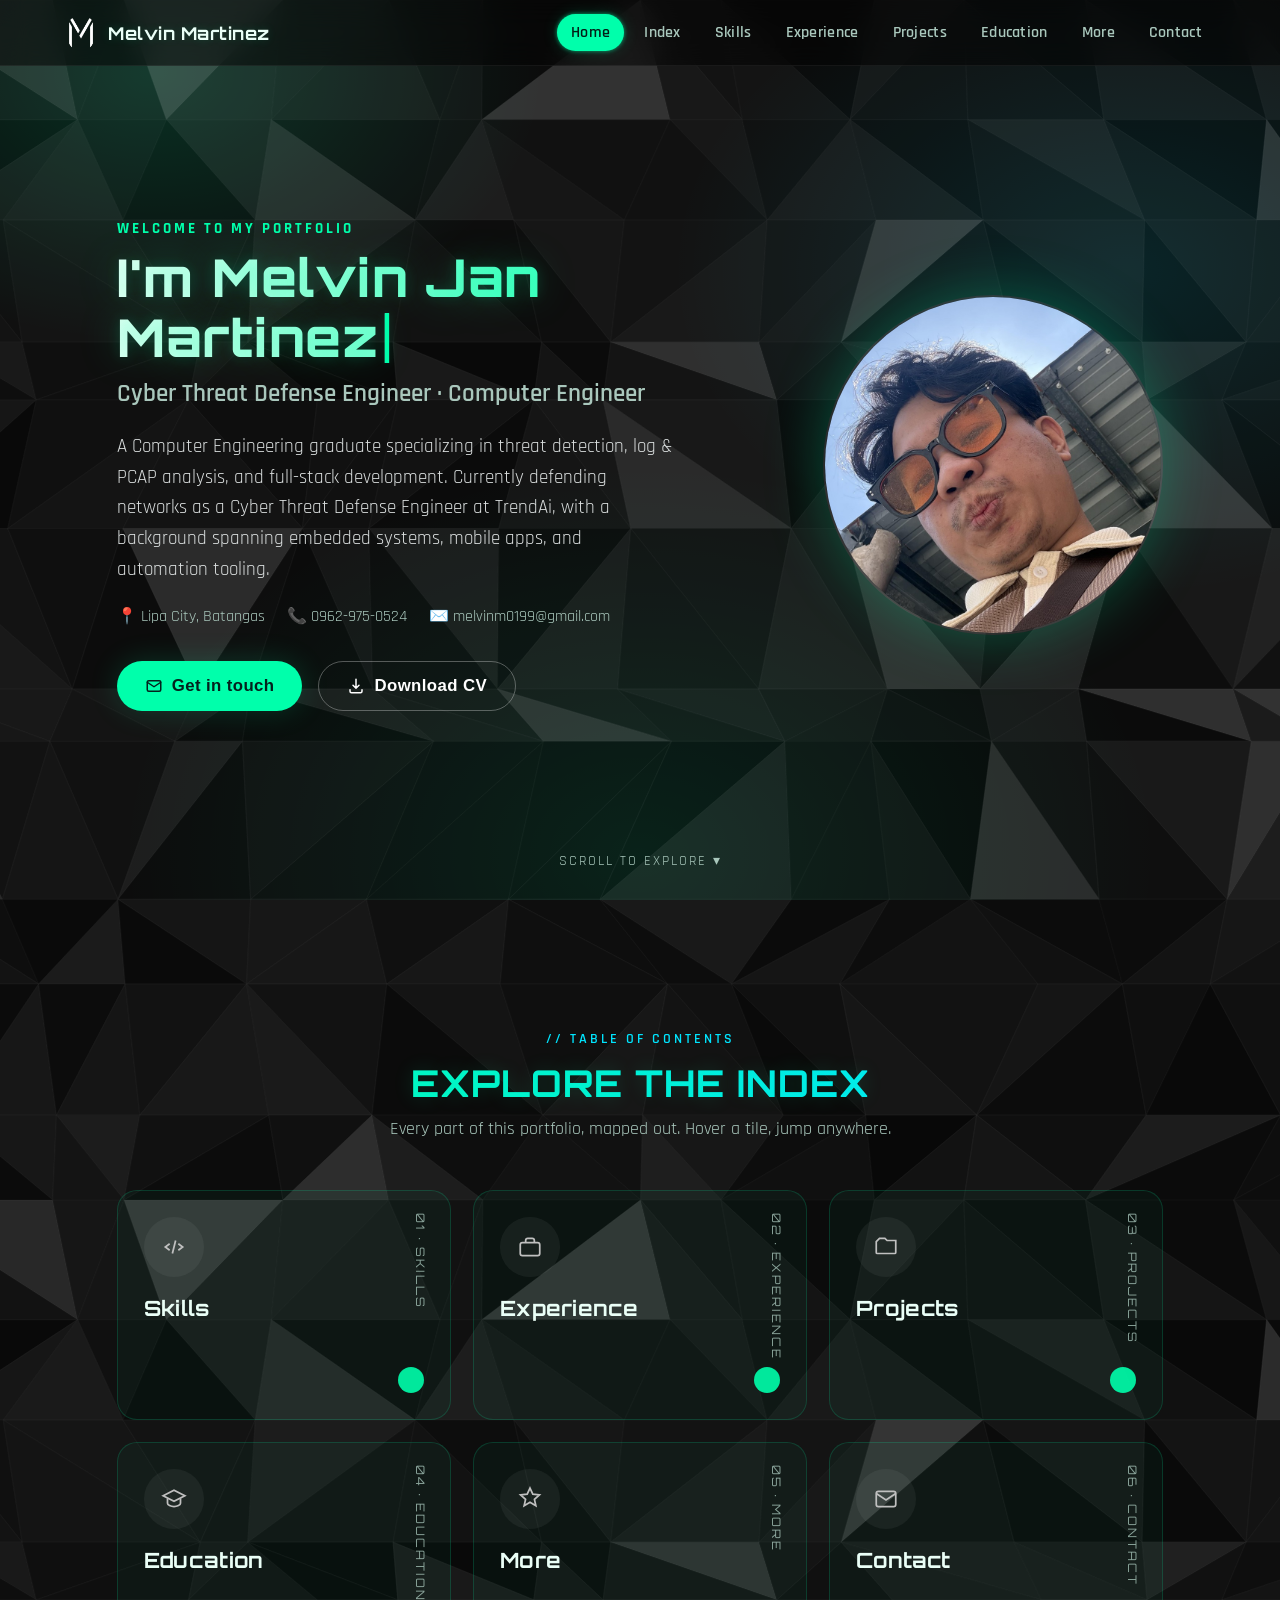
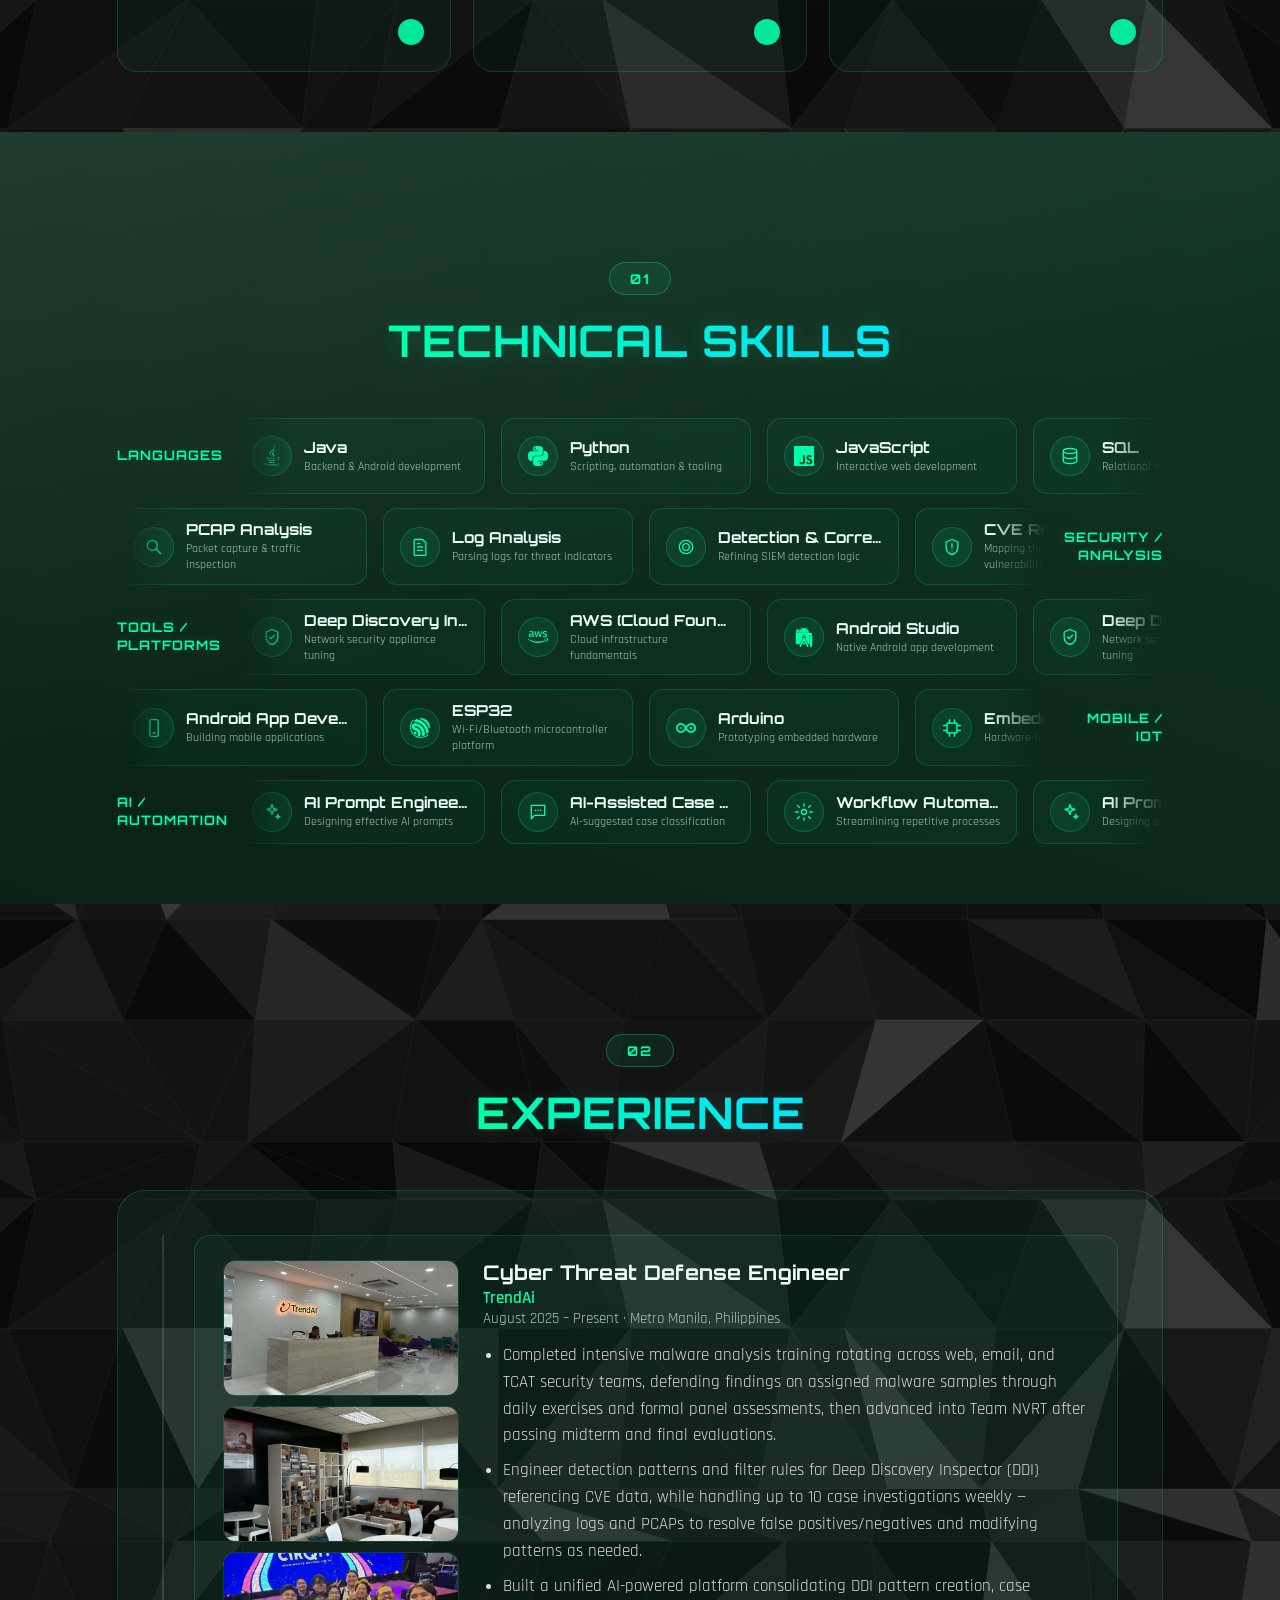
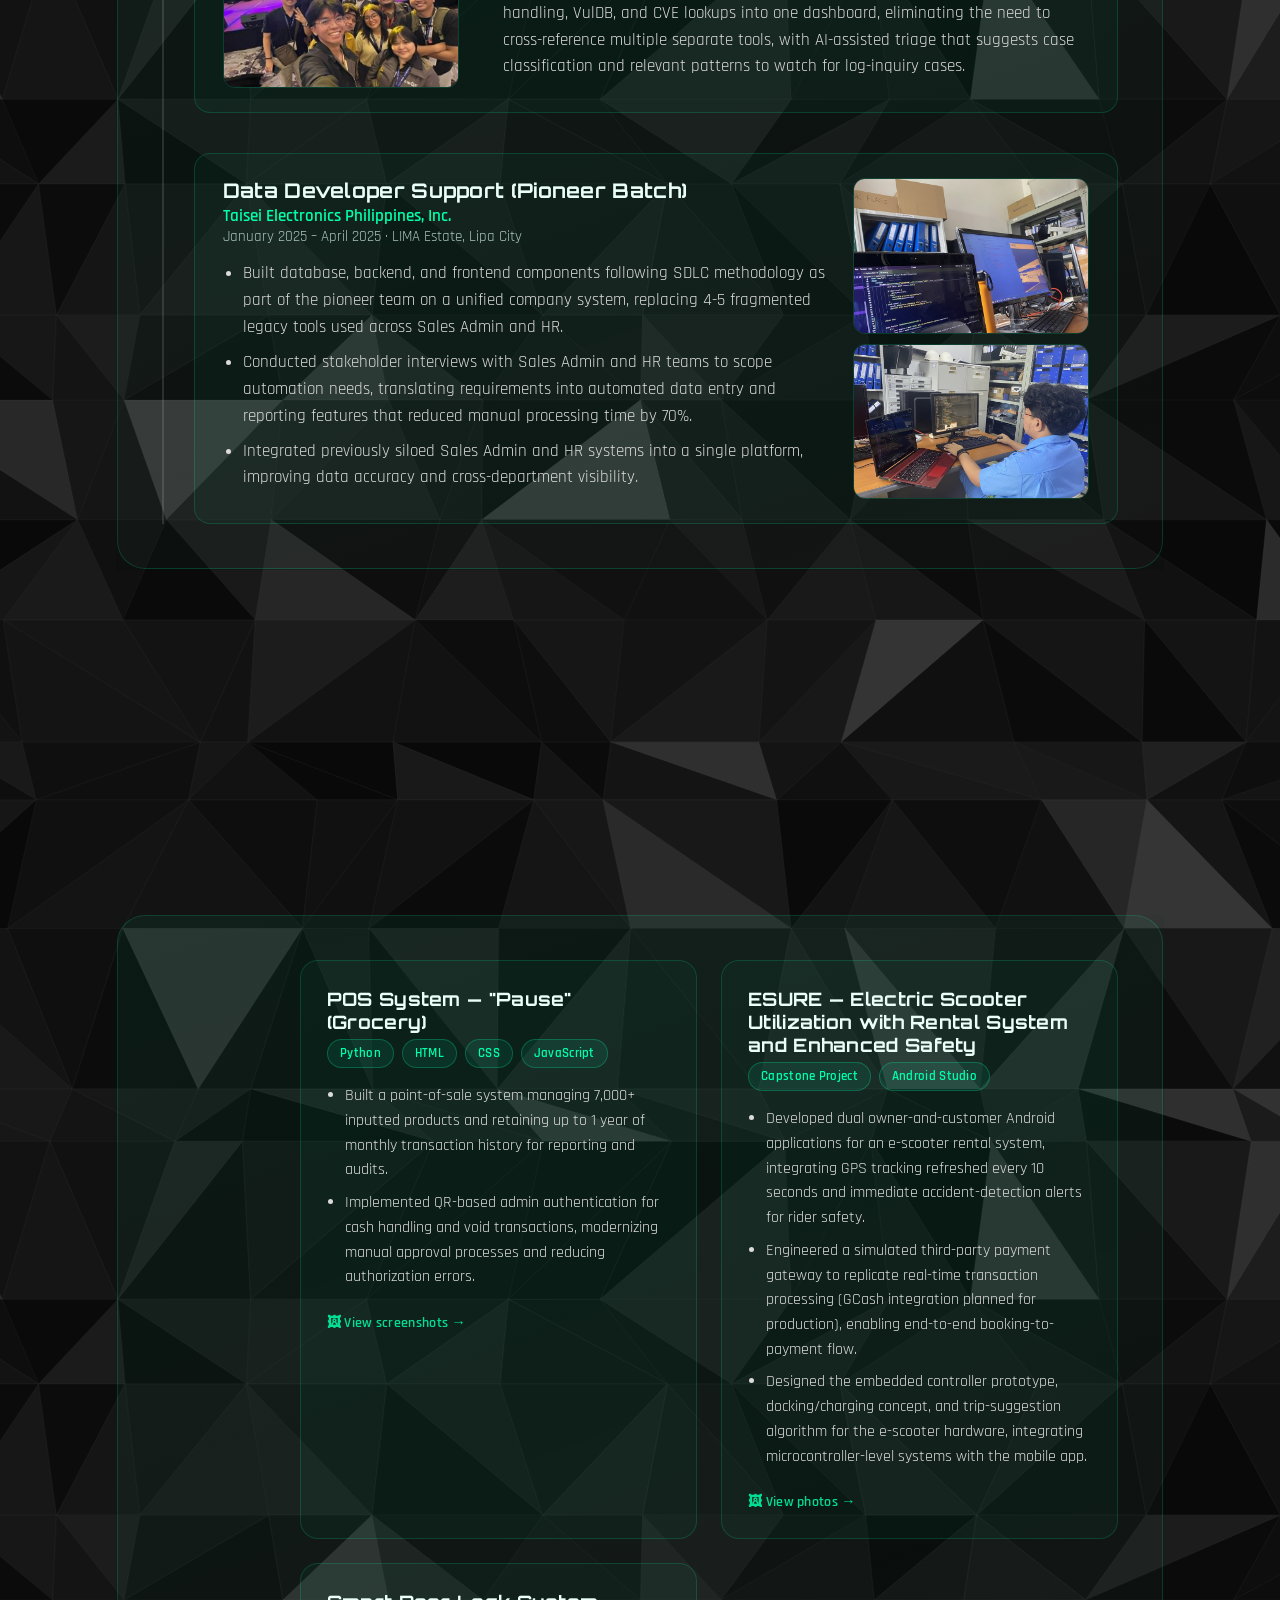
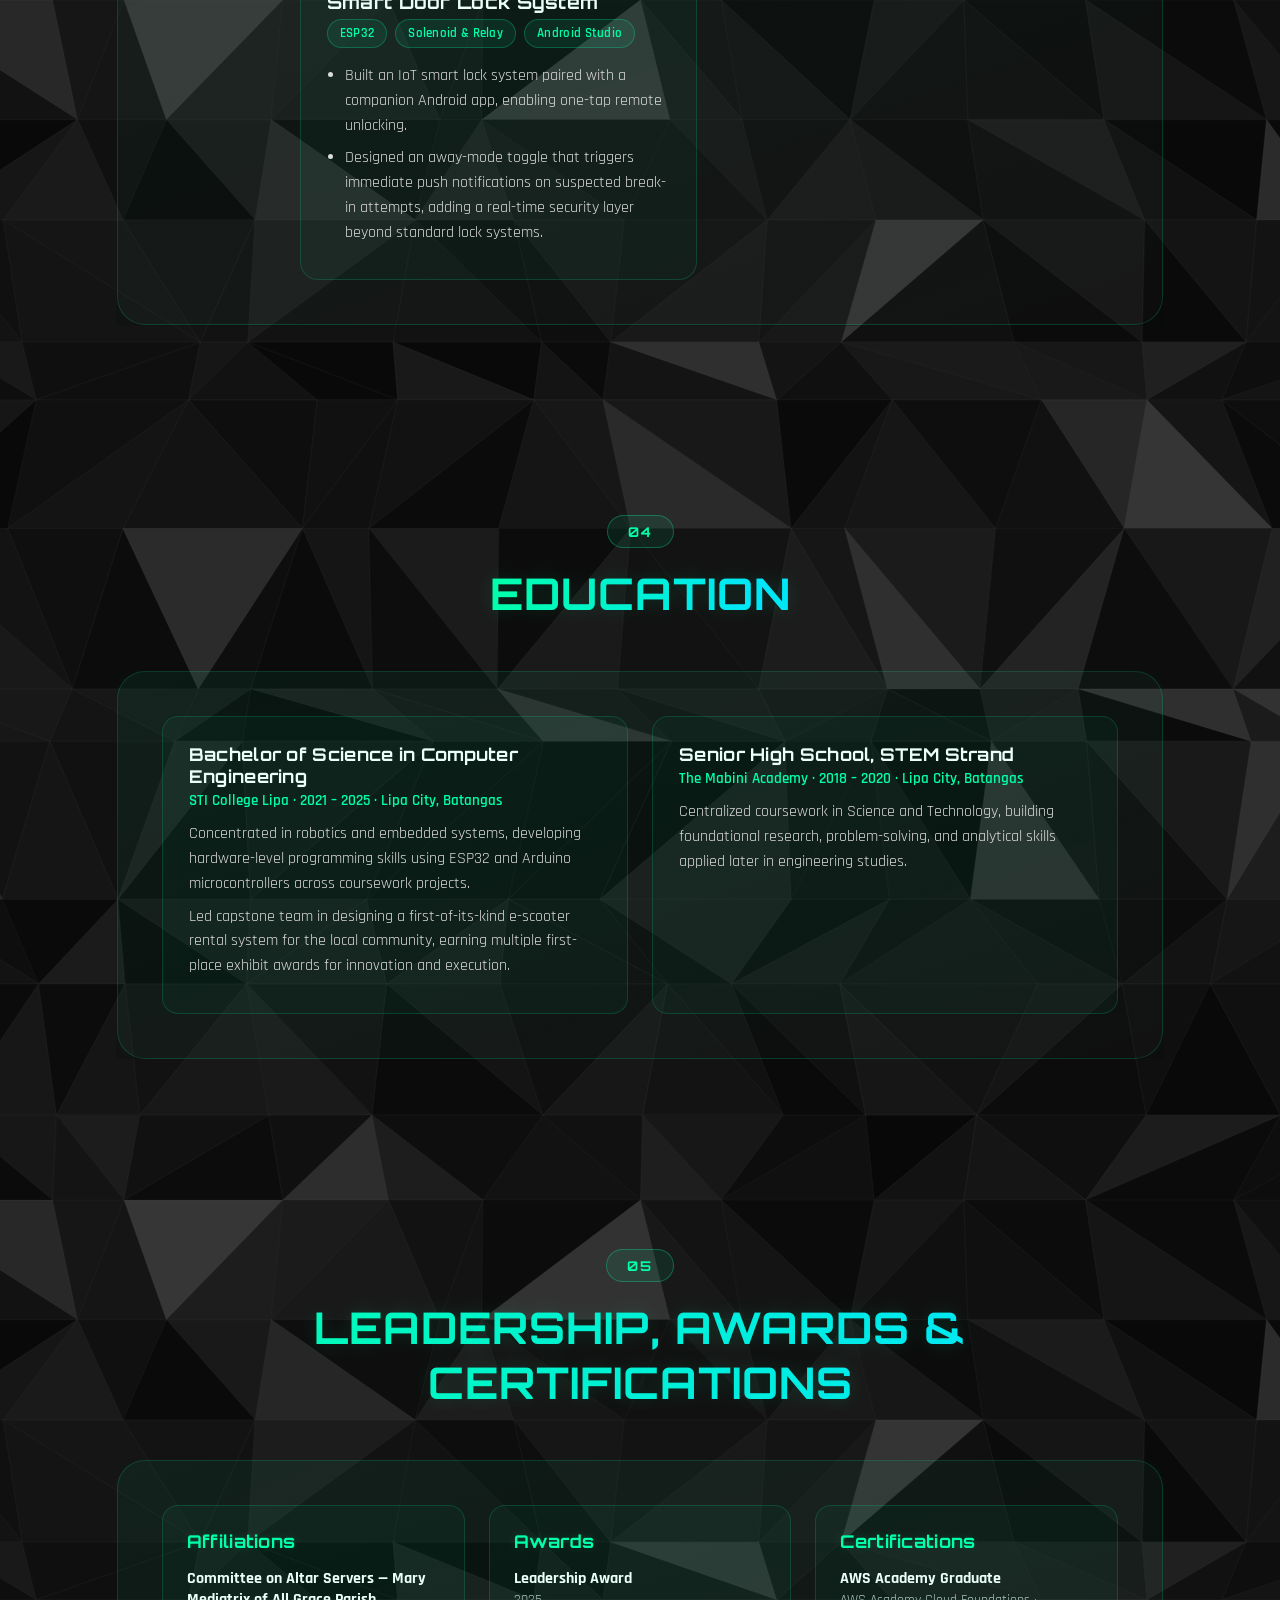
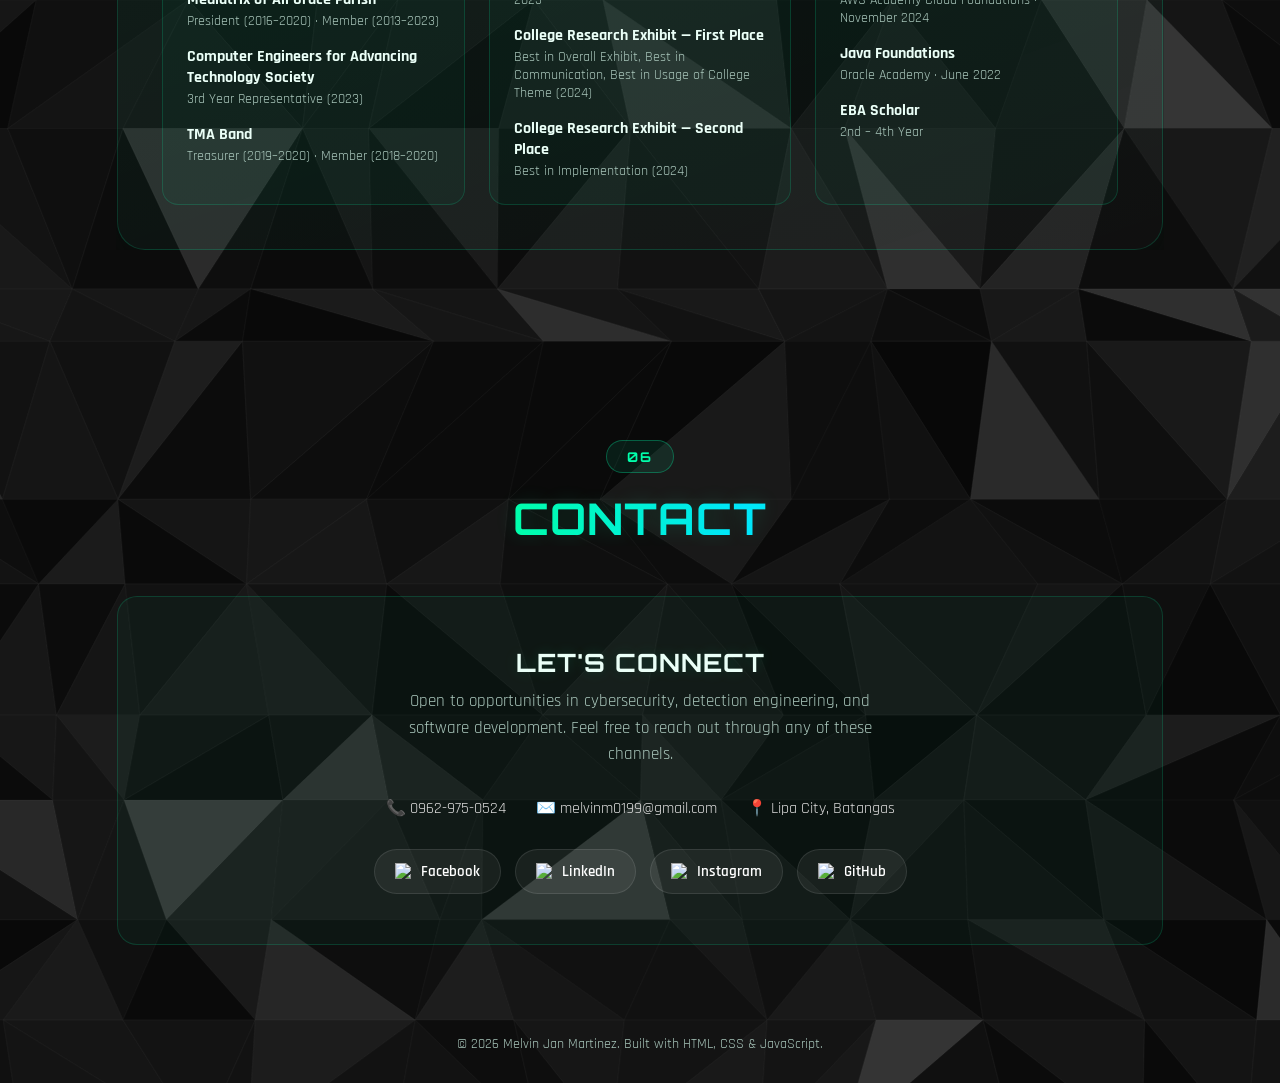
==== commit 85d2b90c: "push to main major changes" ====
--- a/html/details.html
+++ b/html/details.html
@@ -10,6 +10,15 @@
     <link href="https://fonts.googleapis.com/css2?family=Orbitron:wght@500..900&family=Rajdhani:wght@400;500;600;700&display=swap" rel="stylesheet">
 </head>
 <body>
+
+    <div class="page-reveal" id="pageReveal" aria-hidden="true"></div>
+    <img src="../images/logo.png" alt="" class="page-reveal-logo" id="pageRevealLogo">
+    <div class="page-reveal-brand" id="pageRevealBrand" aria-hidden="true">MELVIN MARTINEZ</div>
+
+    <div class="hologram-preview" id="hologramPreview" aria-hidden="true">
+        <img src="" alt="" id="hologramPreviewImg">
+        <span class="holo-caption" id="hologramPreviewCaption"></span>
+    </div>
 
     <nav class="site-nav" id="siteNav">
         <a href="#home" class="nav-brand">
@@ -45,8 +54,14 @@
                     <span>✉️ melvinm0199@gmail.com</span>
                 </div>
                 <div class="hero-cta">
-                    <a href="#contact" class="btn btn-primary">Get in touch</a>
-                    <a href="../pdfs/Resume.pdf" download="Melvin Jan Martinez Resume.pdf" class="btn btn-ghost">Download CV</a>
+                    <a href="#contact" class="btn btn-primary">
+                        <svg viewBox="0 0 24 24" fill="none" stroke="currentColor" stroke-width="2" stroke-linecap="round" stroke-linejoin="round"><rect x="3" y="5" width="18" height="14" rx="2"/><path d="M3 7l9 6 9-6"/></svg>
+                        Get in touch
+                    </a>
+                    <a href="../pdfs/Resume.pdf" download="Melvin Jan Martinez Resume.pdf" class="btn btn-ghost">
+                        <svg viewBox="0 0 24 24" fill="none" stroke="currentColor" stroke-width="2" stroke-linecap="round" stroke-linejoin="round"><path d="M12 3v12m0 0l-4-4m4 4l4-4M4 17v2a2 2 0 0 0 2 2h12a2 2 0 0 0 2-2v-2"/></svg>
+                        Download CV
+                    </a>
                 </div>
             </div>
             <div class="hero-avatar" id="heroAvatar">
@@ -60,124 +75,106 @@
         <div class="toc-header reveal">
             <span class="toc-tag">// TABLE OF CONTENTS</span>
             <h2>Explore the Index</h2>
-            <p>Every part of this portfolio, mapped out. Hover a row, jump anywhere.</p>
-        </div>
-        <div class="toc-list">
-            <a class="toc-row reveal" href="#skills" data-target="skills">
-                <span class="toc-num">01</span>
-                <span class="toc-body">
-                    <span class="toc-title">Skills</span>
-                    <span class="toc-desc">Languages, security tooling, IoT &amp; AI</span>
-                </span>
-                <span class="toc-preview">
+            <p>Every part of this portfolio, mapped out. Hover a tile, jump anywhere.</p>
+        </div>
+        <div class="toc-grid">
+            <a class="toc-tile reveal" href="#skills" data-target="skills">
+                <span class="toc-tile-wash"></span>
+                <span class="toc-tile-label">01 · SKILLS</span>
+                <span class="toc-tile-icon">
                     <svg viewBox="0 0 24 24" fill="none" stroke="currentColor" stroke-width="1.6"><path d="M8 9l-4 3 4 3M16 9l4 3-4 3M13.5 6l-3 12"/></svg>
                 </span>
-                <span class="toc-arrow">↗</span>
+                <span class="toc-tile-title">Skills</span>
+                <span class="toc-tile-desc">Languages, security tooling, IoT &amp; AI</span>
             </a>
-            <a class="toc-row reveal" href="#experience" data-target="experience">
-                <span class="toc-num">02</span>
-                <span class="toc-body">
-                    <span class="toc-title">Experience</span>
-                    <span class="toc-desc">TrendAi &amp; Taisei Electronics</span>
-                </span>
-                <span class="toc-preview">
+            <a class="toc-tile reveal" href="#experience" data-target="experience">
+                <span class="toc-tile-wash"></span>
+                <span class="toc-tile-label">02 · EXPERIENCE</span>
+                <span class="toc-tile-icon">
                     <svg viewBox="0 0 24 24" fill="none" stroke="currentColor" stroke-width="1.6"><rect x="3" y="8" width="18" height="12" rx="2"/><path d="M8 8V6a2 2 0 0 1 2-2h4a2 2 0 0 1 2 2v2"/></svg>
                 </span>
-                <span class="toc-arrow">↗</span>
+                <span class="toc-tile-title">Experience</span>
+                <span class="toc-tile-desc">TrendAi &amp; Taisei Electronics</span>
             </a>
-            <a class="toc-row reveal" href="#projects" data-target="projects">
-                <span class="toc-num">03</span>
-                <span class="toc-body">
-                    <span class="toc-title">Projects</span>
-                    <span class="toc-desc">POS system, ESURE, smart lock</span>
-                </span>
-                <span class="toc-preview">
+            <a class="toc-tile reveal" href="#projects" data-target="projects">
+                <span class="toc-tile-wash"></span>
+                <span class="toc-tile-label">03 · PROJECTS</span>
+                <span class="toc-tile-icon">
                     <svg viewBox="0 0 24 24" fill="none" stroke="currentColor" stroke-width="1.6"><path d="M3 7l3-3h5l2 2h8v11a1 1 0 0 1-1 1H4a1 1 0 0 1-1-1V7z"/></svg>
                 </span>
-                <span class="toc-arrow">↗</span>
+                <span class="toc-tile-title">Projects</span>
+                <span class="toc-tile-desc">POS system, ESURE, smart lock</span>
             </a>
-            <a class="toc-row reveal" href="#education" data-target="education">
-                <span class="toc-num">04</span>
-                <span class="toc-body">
-                    <span class="toc-title">Education</span>
-                    <span class="toc-desc">STI College Lipa &amp; Mabini Academy</span>
-                </span>
-                <span class="toc-preview">
+            <a class="toc-tile reveal" href="#education" data-target="education">
+                <span class="toc-tile-wash"></span>
+                <span class="toc-tile-label">04 · EDUCATION</span>
+                <span class="toc-tile-icon">
                     <svg viewBox="0 0 24 24" fill="none" stroke="currentColor" stroke-width="1.6"><path d="M2 9l10-5 10 5-10 5-10-5z"/><path d="M6 11.5V16c0 1.5 3 3 6 3s6-1.5 6-3v-4.5"/></svg>
                 </span>
-                <span class="toc-arrow">↗</span>
+                <span class="toc-tile-title">Education</span>
+                <span class="toc-tile-desc">STI College Lipa &amp; Mabini Academy</span>
             </a>
-            <a class="toc-row reveal" href="#more" data-target="more">
-                <span class="toc-num">05</span>
-                <span class="toc-body">
-                    <span class="toc-title">More</span>
-                    <span class="toc-desc">Affiliations, awards &amp; certifications</span>
-                </span>
-                <span class="toc-preview">
+            <a class="toc-tile reveal" href="#more" data-target="more">
+                <span class="toc-tile-wash"></span>
+                <span class="toc-tile-label">05 · MORE</span>
+                <span class="toc-tile-icon">
                     <svg viewBox="0 0 24 24" fill="none" stroke="currentColor" stroke-width="1.6"><path d="M12 2l2.6 5.6 6.1.6-4.6 4.1 1.3 6-5.4-3.2-5.4 3.2 1.3-6-4.6-4.1 6.1-.6L12 2z"/></svg>
                 </span>
-                <span class="toc-arrow">↗</span>
+                <span class="toc-tile-title">More</span>
+                <span class="toc-tile-desc">Affiliations, awards &amp; certifications</span>
             </a>
-            <a class="toc-row reveal" href="#contact" data-target="contact">
-                <span class="toc-num">06</span>
-                <span class="toc-body">
-                    <span class="toc-title">Contact</span>
-                    <span class="toc-desc">Let's connect &amp; download my CV</span>
-                </span>
-                <span class="toc-preview">
+            <a class="toc-tile reveal" href="#contact" data-target="contact">
+                <span class="toc-tile-wash"></span>
+                <span class="toc-tile-label">06 · CONTACT</span>
+                <span class="toc-tile-icon">
                     <svg viewBox="0 0 24 24" fill="none" stroke="currentColor" stroke-width="1.6"><rect x="3" y="5" width="18" height="14" rx="2"/><path d="M3 7l9 6 9-6"/></svg>
                 </span>
-                <span class="toc-arrow">↗</span>
+                <span class="toc-tile-title">Contact</span>
+                <span class="toc-tile-desc">Let's connect &amp; download my CV</span>
             </a>
         </div>
     </section>
 
     <section id="skills">
+      <div class="skills-inner">
         <div class="section-header reveal">
             <span class="index">01</span>
             <h2>Technical Skills</h2>
             <div class="line"></div>
         </div>
-        <div class="skills-grid">
-            <div class="skill-card reveal">
-                <h3>Languages</h3>
-                <div class="chip-row">
-                    <span class="chip">Java</span><span class="chip">Python</span><span class="chip">JavaScript</span>
-                    <span class="chip">SQL</span><span class="chip">C++</span><span class="chip">C#</span>
-                    <span class="chip">C</span><span class="chip">HTML</span><span class="chip">CSS</span><span class="chip">XML</span>
-                </div>
-            </div>
-            <div class="skill-card reveal">
-                <h3>Security / Analysis</h3>
-                <div class="chip-row">
-                    <span class="chip">PCAP Analysis</span><span class="chip">Log Analysis</span>
-                    <span class="chip">Detection &amp; Correlation Rule Tuning</span>
-                    <span class="chip">CVE Referencing</span><span class="chip">Pattern Creation</span>
-                </div>
-            </div>
-            <div class="skill-card reveal">
-                <h3>Tools / Platforms</h3>
-                <div class="chip-row">
-                    <span class="chip">Deep Discovery Inspector (DDI)</span>
-                    <span class="chip">AWS (Cloud Foundations)</span><span class="chip">Android Studio</span>
-                </div>
-            </div>
-            <div class="skill-card reveal">
-                <h3>Mobile / IoT</h3>
-                <div class="chip-row">
-                    <span class="chip">Android App Development</span><span class="chip">ESP32</span>
-                    <span class="chip">Arduino</span><span class="chip">Embedded Systems</span>
-                    <span class="chip">Microcontroller Programming</span>
-                </div>
-            </div>
-            <div class="skill-card reveal">
-                <h3>AI / Automation</h3>
-                <div class="chip-row">
-                    <span class="chip">AI Prompt Engineering</span><span class="chip">AI-Assisted Case Triage</span>
-                    <span class="chip">Workflow Automation</span>
-                </div>
-            </div>
-        </div>
+        <div class="marquee-wrap reveal">
+            <div class="marquee-row" data-dir="left">
+                <span class="marquee-label">Languages</span>
+                <div class="marquee-track-wrap">
+                    <div class="marquee-track" id="marqueeRow1"></div>
+                </div>
+            </div>
+            <div class="marquee-row" data-dir="right">
+                <span class="marquee-label">Security /<br>Analysis</span>
+                <div class="marquee-track-wrap">
+                    <div class="marquee-track" id="marqueeRow2"></div>
+                </div>
+            </div>
+            <div class="marquee-row" data-dir="left">
+                <span class="marquee-label">Tools /<br>Platforms</span>
+                <div class="marquee-track-wrap">
+                    <div class="marquee-track" id="marqueeRow3"></div>
+                </div>
+            </div>
+            <div class="marquee-row" data-dir="right">
+                <span class="marquee-label">Mobile /<br>IoT</span>
+                <div class="marquee-track-wrap">
+                    <div class="marquee-track" id="marqueeRow4"></div>
+                </div>
+            </div>
+            <div class="marquee-row" data-dir="left">
+                <span class="marquee-label">AI /<br>Automation</span>
+                <div class="marquee-track-wrap">
+                    <div class="marquee-track" id="marqueeRow5"></div>
+                </div>
+            </div>
+        </div>
+      </div>
     </section>
 
     <section id="experience">
@@ -186,29 +183,54 @@
             <h2>Experience</h2>
             <div class="line"></div>
         </div>
-        <div class="timeline">
-            <div class="timeline-item reveal">
-                <div class="timeline-card">
-                    <div class="role">Cyber Threat Defense Engineer</div>
-                    <div class="org">TrendAi</div>
-                    <div class="meta">August 2025 – Present · Metro Manila, Philippines</div>
-                    <ul>
-                        <li>Completed intensive malware analysis training rotating across web, email, and TCAT security teams, defending findings on assigned malware samples through daily exercises and formal panel assessments, then advanced into Team NVRT after passing midterm and final evaluations.</li>
-                        <li>Engineer detection patterns and filter rules for Deep Discovery Inspector (DDI) referencing CVE data, while handling up to 10 case investigations weekly — analyzing logs and PCAPs to resolve false positives/negatives and modifying patterns as needed.</li>
-                        <li>Built a unified AI-powered platform consolidating DDI pattern creation, case handling, VulDB, and CVE lookups into one dashboard, eliminating the need to cross-reference multiple separate tools, with AI-assisted triage that suggests case classification and relevant patterns to watch for log-inquiry cases.</li>
-                    </ul>
-                </div>
-            </div>
-            <div class="timeline-item reveal">
-                <div class="timeline-card">
-                    <div class="role">Data Developer Support (Pioneer Batch)</div>
-                    <div class="org">Taisei Electronics Philippines, Inc.</div>
-                    <div class="meta">January 2025 – April 2025 · LIMA Estate, Lipa City</div>
-                    <ul>
-                        <li>Built database, backend, and frontend components following SDLC methodology as part of the pioneer team on a unified company system, replacing 4-5 fragmented legacy tools used across Sales Admin and HR.</li>
-                        <li>Conducted stakeholder interviews with Sales Admin and HR teams to scope automation needs, translating requirements into automated data entry and reporting features that reduced manual processing time by 70%.</li>
-                        <li>Integrated previously siloed Sales Admin and HR systems into a single platform, improving data accuracy and cross-department visibility.</li>
-                    </ul>
+        <div class="section-frame reveal">
+            <div class="timeline">
+                <div class="timeline-item reveal">
+                    <div class="timeline-card with-media media-left">
+                        <div class="timeline-card-content">
+                            <div class="role">Cyber Threat Defense Engineer</div>
+                            <div class="org">TrendAi</div>
+                            <div class="meta">August 2025 – Present · Metro Manila, Philippines</div>
+                            <ul>
+                                <li>Completed intensive malware analysis training rotating across web, email, and TCAT security teams, defending findings on assigned malware samples through daily exercises and formal panel assessments, then advanced into Team NVRT after passing midterm and final evaluations.</li>
+                                <li>Engineer detection patterns and filter rules for Deep Discovery Inspector (DDI) referencing CVE data, while handling up to 10 case investigations weekly — analyzing logs and PCAPs to resolve false positives/negatives and modifying patterns as needed.</li>
+                                <li>Built a unified AI-powered platform consolidating DDI pattern creation, case handling, VulDB, and CVE lookups into one dashboard, eliminating the need to cross-reference multiple separate tools, with AI-assisted triage that suggests case classification and relevant patterns to watch for log-inquiry cases.</li>
+                            </ul>
+                        </div>
+                        <div class="timeline-card-media">
+                            <div class="media-frame">
+                                <img src="../images/exp-trendai-office.jpg" alt="TrendAi office reception">
+                            </div>
+                            <div class="media-frame">
+                                <img src="../images/exp-trendai-lounge.jpg" alt="TrendAi office lounge">
+                            </div>
+                            <div class="media-frame">
+                                <img src="../images/exp-trendai-team.jpg" alt="TrendAi team at the CIRQIT event">
+                            </div>
+                        </div>
+                    </div>
+                </div>
+                <div class="timeline-item reveal">
+                    <div class="timeline-card with-media">
+                        <div class="timeline-card-content">
+                            <div class="role">Data Developer Support (Pioneer Batch)</div>
+                            <div class="org">Taisei Electronics Philippines, Inc.</div>
+                            <div class="meta">January 2025 – April 2025 · LIMA Estate, Lipa City</div>
+                            <ul>
+                                <li>Built database, backend, and frontend components following SDLC methodology as part of the pioneer team on a unified company system, replacing 4-5 fragmented legacy tools used across Sales Admin and HR.</li>
+                                <li>Conducted stakeholder interviews with Sales Admin and HR teams to scope automation needs, translating requirements into automated data entry and reporting features that reduced manual processing time by 70%.</li>
+                                <li>Integrated previously siloed Sales Admin and HR systems into a single platform, improving data accuracy and cross-department visibility.</li>
+                            </ul>
+                        </div>
+                        <div class="timeline-card-media">
+                            <div class="media-frame">
+                                <img src="../images/exp-taisei-1.jpg" alt="Working on the unified company system at Taisei Electronics">
+                            </div>
+                            <div class="media-frame">
+                                <img src="../images/exp-taisei-3.jpg" alt="Developing the unified company system at Taisei Electronics">
+                            </div>
+                        </div>
+                    </div>
                 </div>
             </div>
         </div>
@@ -220,33 +242,55 @@
             <h2>Projects</h2>
             <div class="line"></div>
         </div>
-        <div class="projects-grid">
-            <div class="project-card reveal has-preview" data-gallery="pos" tabindex="0" role="button" aria-label="View Pause POS screenshots">
-                <h3>POS System — "Pause" (Grocery)</h3>
-                <div class="stack">Python · HTML · CSS · JavaScript</div>
-                <ul>
-                    <li>Built a point-of-sale system managing 7,000+ inputted products and retaining up to 1 year of monthly transaction history for reporting and audits.</li>
-                    <li>Implemented QR-based admin authentication for cash handling and void transactions, modernizing manual approval processes and reducing authorization errors.</li>
-                </ul>
-                <span class="preview-hint">🖼 View screenshots →</span>
-            </div>
-            <div class="project-card reveal has-preview" data-gallery="esure" tabindex="0" role="button" aria-label="View ESURE photos">
-                <h3>ESURE — Electric Scooter Utilization with Rental System and Enhanced Safety</h3>
-                <div class="stack">Capstone Project · Android Studio</div>
-                <ul>
-                    <li>Developed dual owner-and-customer Android applications for an e-scooter rental system, integrating GPS tracking refreshed every 10 seconds and immediate accident-detection alerts for rider safety.</li>
-                    <li>Engineered a simulated third-party payment gateway to replicate real-time transaction processing (GCash integration planned for production), enabling end-to-end booking-to-payment flow.</li>
-                    <li>Designed the embedded controller prototype, docking/charging concept, and trip-suggestion algorithm for the e-scooter hardware, integrating microcontroller-level systems with the mobile app.</li>
-                </ul>
-                <span class="preview-hint">🖼 View photos →</span>
-            </div>
-            <div class="project-card reveal">
-                <h3>Smart Door Lock System</h3>
-                <div class="stack">ESP32 · Solenoid &amp; Relay · Android Studio</div>
-                <ul>
-                    <li>Built an IoT smart lock system paired with a companion Android app, enabling one-tap remote unlocking.</li>
-                    <li>Designed an away-mode toggle that triggers immediate push notifications on suspected break-in attempts, adding a real-time security layer beyond standard lock systems.</li>
-                </ul>
+        <div class="section-frame reveal">
+            <div class="projects-layout">
+            <div class="project-robot reveal" id="projectRobot" tabindex="0" role="img" aria-label="A little waving robot mascot">
+                <span class="project-robot-bubble">Hey! Check these out 👋</span>
+                <svg class="robot-figure" viewBox="0 0 100 130" fill="none" xmlns="http://www.w3.org/2000/svg">
+                    <line x1="50" y1="5" x2="50" y2="18" stroke="currentColor" stroke-width="3" stroke-linecap="round"/>
+                    <circle class="robot-antenna-dot" cx="50" cy="5" r="4" fill="currentColor"/>
+                    <rect x="25" y="18" width="50" height="38" rx="12" stroke="currentColor" stroke-width="3"/>
+                    <circle class="robot-eye" cx="40" cy="37" r="4" fill="currentColor"/>
+                    <circle class="robot-eye" cx="60" cy="37" r="4" fill="currentColor"/>
+                    <rect x="20" y="60" width="60" height="50" rx="14" stroke="currentColor" stroke-width="3"/>
+                    <rect class="robot-core" x="42" y="78" width="16" height="16" rx="4" fill="currentColor" opacity="0.25"/>
+                    <line x1="20" y1="72" x2="6" y2="88" stroke="currentColor" stroke-width="3" stroke-linecap="round"/>
+                    <g class="robot-arm-wave">
+                        <line x1="80" y1="70" x2="96" y2="52" stroke="currentColor" stroke-width="3" stroke-linecap="round"/>
+                    </g>
+                    <line x1="38" y1="110" x2="34" y2="124" stroke="currentColor" stroke-width="3" stroke-linecap="round"/>
+                    <line x1="62" y1="110" x2="66" y2="124" stroke="currentColor" stroke-width="3" stroke-linecap="round"/>
+                </svg>
+            </div>
+            <div class="projects-grid">
+                <div class="project-card reveal has-preview" data-gallery="pos" tabindex="0" role="button" aria-label="View Pause POS screenshots">
+                    <h3>POS System — "Pause" (Grocery)</h3>
+                    <div class="stack"><span class="stack-pill">Python</span><span class="stack-pill">HTML</span><span class="stack-pill">CSS</span><span class="stack-pill">JavaScript</span></div>
+                    <ul>
+                        <li>Built a point-of-sale system managing 7,000+ inputted products and retaining up to 1 year of monthly transaction history for reporting and audits.</li>
+                        <li>Implemented QR-based admin authentication for cash handling and void transactions, modernizing manual approval processes and reducing authorization errors.</li>
+                    </ul>
+                    <span class="preview-hint">🖼 View screenshots →</span>
+                </div>
+                <div class="project-card reveal has-preview" data-gallery="esure" tabindex="0" role="button" aria-label="View ESURE photos">
+                    <h3>ESURE — Electric Scooter Utilization with Rental System and Enhanced Safety</h3>
+                    <div class="stack"><span class="stack-pill">Capstone Project</span><span class="stack-pill">Android Studio</span></div>
+                    <ul>
+                        <li>Developed dual owner-and-customer Android applications for an e-scooter rental system, integrating GPS tracking refreshed every 10 seconds and immediate accident-detection alerts for rider safety.</li>
+                        <li>Engineered a simulated third-party payment gateway to replicate real-time transaction processing (GCash integration planned for production), enabling end-to-end booking-to-payment flow.</li>
+                        <li>Designed the embedded controller prototype, docking/charging concept, and trip-suggestion algorithm for the e-scooter hardware, integrating microcontroller-level systems with the mobile app.</li>
+                    </ul>
+                    <span class="preview-hint">🖼 View photos →</span>
+                </div>
+                <div class="project-card reveal">
+                    <h3>Smart Door Lock System</h3>
+                    <div class="stack"><span class="stack-pill">ESP32</span><span class="stack-pill">Solenoid &amp; Relay</span><span class="stack-pill">Android Studio</span></div>
+                    <ul>
+                        <li>Built an IoT smart lock system paired with a companion Android app, enabling one-tap remote unlocking.</li>
+                        <li>Designed an away-mode toggle that triggers immediate push notifications on suspected break-in attempts, adding a real-time security layer beyond standard lock systems.</li>
+                    </ul>
+                </div>
+            </div>
             </div>
         </div>
     </section>
@@ -257,17 +301,19 @@
             <h2>Education</h2>
             <div class="line"></div>
         </div>
-        <div class="edu-grid">
-            <div class="edu-card reveal">
-                <h3>Bachelor of Science in Computer Engineering</h3>
-                <div class="meta">STI College Lipa · 2021 – 2025 · Lipa City, Batangas</div>
-                <p>Concentrated in robotics and embedded systems, developing hardware-level programming skills using ESP32 and Arduino microcontrollers across coursework projects.</p>
-                <p>Led capstone team in designing a first-of-its-kind e-scooter rental system for the local community, earning multiple first-place exhibit awards for innovation and execution.</p>
-            </div>
-            <div class="edu-card reveal">
-                <h3>Senior High School, STEM Strand</h3>
-                <div class="meta">The Mabini Academy · 2018 – 2020 · Lipa City, Batangas</div>
-                <p>Centralized coursework in Science and Technology, building foundational research, problem-solving, and analytical skills applied later in engineering studies.</p>
+        <div class="section-frame reveal">
+            <div class="edu-grid">
+                <div class="edu-card reveal">
+                    <h3>Bachelor of Science in Computer Engineering</h3>
+                    <div class="meta">STI College Lipa · 2021 – 2025 · Lipa City, Batangas</div>
+                    <p>Concentrated in robotics and embedded systems, developing hardware-level programming skills using ESP32 and Arduino microcontrollers across coursework projects.</p>
+                    <p>Led capstone team in designing a first-of-its-kind e-scooter rental system for the local community, earning multiple first-place exhibit awards for innovation and execution.</p>
+                </div>
+                <div class="edu-card reveal">
+                    <h3>Senior High School, STEM Strand</h3>
+                    <div class="meta">The Mabini Academy · 2018 – 2020 · Lipa City, Batangas</div>
+                    <p>Centralized coursework in Science and Technology, building foundational research, problem-solving, and analytical skills applied later in engineering studies.</p>
+                </div>
             </div>
         </div>
     </section>
@@ -278,50 +324,52 @@
             <h2>Leadership, Awards &amp; Certifications</h2>
             <div class="line"></div>
         </div>
-        <div class="more-grid">
-            <div class="more-card reveal">
-                <h3>Affiliations</h3>
-                <div class="entry">
-                    <div class="title">Committee on Altar Servers — Mary Mediatrix of All Grace Parish</div>
-                    <div class="sub">President (2016–2020) · Member (2013–2023)</div>
-                </div>
-                <div class="entry">
-                    <div class="title">Computer Engineers for Advancing Technology Society</div>
-                    <div class="sub">3rd Year Representative (2023)</div>
-                </div>
-                <div class="entry">
-                    <div class="title">TMA Band</div>
-                    <div class="sub">Treasurer (2019–2020) · Member (2018–2020)</div>
-                </div>
-            </div>
-            <div class="more-card reveal">
-                <h3>Awards</h3>
-                <div class="entry">
-                    <div class="title">Leadership Award</div>
-                    <div class="sub">2025</div>
-                </div>
-                <div class="entry">
-                    <div class="title">College Research Exhibit — First Place</div>
-                    <div class="sub">Best in Overall Exhibit, Best in Communication, Best in Usage of College Theme (2024)</div>
-                </div>
-                <div class="entry">
-                    <div class="title">College Research Exhibit — Second Place</div>
-                    <div class="sub">Best in Implementation (2024)</div>
-                </div>
-            </div>
-            <div class="more-card reveal">
-                <h3>Certifications</h3>
-                <div class="entry">
-                    <div class="title">AWS Academy Graduate</div>
-                    <div class="sub">AWS Academy Cloud Foundations · November 2024</div>
-                </div>
-                <div class="entry">
-                    <div class="title">Java Foundations</div>
-                    <div class="sub">Oracle Academy · June 2022</div>
-                </div>
-                <div class="entry">
-                    <div class="title">EBA Scholar</div>
-                    <div class="sub">2nd – 4th Year</div>
+        <div class="section-frame reveal">
+            <div class="more-grid">
+                <div class="more-card reveal">
+                    <h3>Affiliations</h3>
+                    <div class="entry">
+                        <div class="title">Committee on Altar Servers — Mary Mediatrix of All Grace Parish</div>
+                        <div class="sub">President (2016–2020) · Member (2013–2023)</div>
+                    </div>
+                    <div class="entry">
+                        <div class="title">Computer Engineers for Advancing Technology Society</div>
+                        <div class="sub">3rd Year Representative (2023)</div>
+                    </div>
+                    <div class="entry">
+                        <div class="title">TMA Band</div>
+                        <div class="sub">Treasurer (2019–2020) · Member (2018–2020)</div>
+                    </div>
+                </div>
+                <div class="more-card reveal">
+                    <h3>Awards</h3>
+                    <div class="entry">
+                        <div class="title">Leadership Award</div>
+                        <div class="sub">2025</div>
+                    </div>
+                    <div class="entry">
+                        <div class="title">College Research Exhibit — First Place</div>
+                        <div class="sub">Best in Overall Exhibit, Best in Communication, Best in Usage of College Theme (2024)</div>
+                    </div>
+                    <div class="entry">
+                        <div class="title">College Research Exhibit — Second Place</div>
+                        <div class="sub">Best in Implementation (2024)</div>
+                    </div>
+                </div>
+                <div class="more-card reveal">
+                    <h3>Certifications</h3>
+                    <div class="entry">
+                        <div class="title">AWS Academy Graduate</div>
+                        <div class="sub">AWS Academy Cloud Foundations · November 2024</div>
+                    </div>
+                    <div class="entry">
+                        <div class="title">Java Foundations</div>
+                        <div class="sub">Oracle Academy · June 2022</div>
+                    </div>
+                    <div class="entry">
+                        <div class="title">EBA Scholar</div>
+                        <div class="sub">2nd – 4th Year</div>
+                    </div>
                 </div>
             </div>
         </div>
@@ -377,9 +425,19 @@
 
     <script>
         document.addEventListener('DOMContentLoaded', function () {
+            const pageReveal = document.getElementById('pageReveal');
+            const pageRevealLogo = document.getElementById('pageRevealLogo');
+            const pageRevealBrand = document.getElementById('pageRevealBrand');
+            pageReveal.addEventListener('animationend', function () {
+                pageReveal.style.display = 'none';
+                pageRevealLogo.style.display = 'none';
+                pageRevealBrand.style.display = 'none';
+            });
+
             document.getElementById('siteNav').classList.add('visible');
             document.getElementById('heroText').classList.add('visible');
             document.getElementById('heroAvatar').classList.add('visible');
+
 
             const typedEl = document.getElementById('typedName');
             const typedLines = ["I'm Melvin Jan", "Martinez"];
@@ -404,6 +462,112 @@
             }
             setTimeout(typeStep, 500);
 
+            const brandIcons = {
+                'Java': '<path d="M8.851 18.56s-.917.534.653.714c1.902.218 2.874.187 4.969-.211 0 0 .552.346 1.321.646-4.699 2.013-10.633-.118-6.943-1.149M8.276 15.933s-1.028.761.542.924c2.032.209 3.636.227 6.413-.308 0 0 .384.389.987.602-5.679 1.661-12.007.13-7.942-1.218M13.116 11.475c1.158 1.333-.304 2.533-.304 2.533s2.939-1.518 1.589-3.418c-1.261-1.772-2.228-2.652 3.007-5.688 0-.001-8.216 2.051-4.292 6.573M19.33 20.504s.679.559-.747.991c-2.712.822-11.288 1.069-13.669.033-.856-.373.75-.89 1.254-.998.527-.114.828-.093.828-.093-.953-.671-6.156 1.317-2.643 1.887 9.58 1.553 17.462-.7 14.977-1.82M9.292 13.21s-4.362 1.036-1.544 1.412c1.189.159 3.561.123 5.77-.062 1.806-.152 3.618-.477 3.618-.477s-.637.272-1.098.587c-4.429 1.165-12.986.623-10.522-.568 2.082-1.006 3.776-.892 3.776-.892M17.116 17.584c4.503-2.34 2.421-4.589.968-4.285-.355.074-.515.138-.515.138s.132-.207.385-.297c2.875-1.011 5.086 2.981-.928 4.562 0-.001.07-.062.09-.118M14.401 0s2.494 2.494-2.365 6.33c-3.896 3.077-.888 4.832-.001 6.836-2.274-2.053-3.943-3.858-2.824-5.539 1.644-2.469 6.197-3.665 5.19-7.627M9.734 23.924c4.322.277 10.959-.153 11.116-2.198 0 0-.302.775-3.572 1.391-3.688.694-8.239.613-10.937.168 0-.001.553.457 3.393.639"/>',
+                'Python': '<path d="M14.25.18l.9.2.73.26.59.3.45.32.34.34.25.34.16.33.1.3.04.26.02.2-.01.13V8.5l-.05.63-.13.55-.21.46-.26.38-.3.31-.33.25-.35.19-.35.14-.33.1-.3.07-.26.04-.21.02H8.77l-.69.05-.59.14-.5.22-.41.27-.33.32-.27.35-.2.36-.15.37-.1.35-.07.32-.04.27-.02.21v3.06H3.17l-.21-.03-.28-.07-.32-.12-.35-.18-.36-.26-.36-.36-.35-.46-.32-.59-.28-.73-.21-.88-.14-1.05-.05-1.23.06-1.22.16-1.04.24-.87.32-.71.36-.57.4-.44.42-.33.42-.24.4-.16.36-.1.32-.05.24-.01h.16l.06.01h8.16v-.83H6.18l-.01-2.75-.02-.37.05-.34.11-.31.17-.28.25-.26.31-.23.38-.2.44-.18.51-.15.58-.12.64-.1.71-.06.77-.04.84-.02 1.27.05zm-6.3 1.98l-.23.33-.08.41.08.41.23.34.33.22.41.09.41-.09.33-.22.23-.34.08-.41-.08-.41-.23-.33-.33-.22-.41-.09-.41.09zm13.09 3.95l.28.06.32.12.35.18.36.27.36.35.35.47.32.59.28.73.21.88.14 1.04.05 1.23-.06 1.23-.16 1.04-.24.86-.32.71-.36.57-.4.45-.42.33-.42.24-.4.16-.36.09-.32.05-.24.02-.16-.01h-8.22v.82h5.84l.01 2.76.02.36-.05.34-.11.31-.17.29-.25.25-.31.24-.38.2-.44.17-.51.15-.58.13-.64.09-.71.07-.77.04-.84.01-1.27-.04-1.07-.14-.9-.2-.73-.25-.59-.3-.45-.33-.34-.34-.25-.34-.16-.33-.1-.3-.04-.25-.02-.2.01-.13v-5.34l.05-.64.13-.54.21-.46.26-.38.3-.32.33-.24.35-.2.35-.14.33-.1.3-.06.26-.04.21-.02.13-.01h5.84l.69-.05.59-.14.5-.21.41-.28.33-.32.27-.35.2-.36.15-.36.1-.35.07-.32.04-.28.02-.21V6.07h2.09l.14.01zm-6.47 14.25l-.23.33-.08.41.08.41.23.33.33.23.41.08.41-.08.33-.23.23-.33.08-.41-.08-.41-.23-.33-.33-.23-.41-.08-.41.08z"/>',
+                'JavaScript': '<path d="M0 0h24v24H0V0zm22.034 18.276c-.175-1.095-.888-2.015-3.003-2.873-.736-.345-1.554-.585-1.797-1.14-.091-.33-.105-.51-.046-.705.15-.646.915-.84 1.515-.66.39.12.75.42.976.9 1.034-.676 1.034-.676 1.755-1.125-.27-.42-.404-.601-.586-.78-.63-.705-1.469-1.065-2.834-1.034l-.705.089c-.676.165-1.32.525-1.71 1.005-1.14 1.291-.811 3.541.569 4.471 1.365 1.02 3.361 1.244 3.616 2.205.24 1.17-.87 1.545-1.966 1.41-.811-.18-1.26-.586-1.755-1.336l-1.83 1.051c.21.48.45.689.81 1.109 1.74 1.756 6.09 1.666 6.871-1.004.029-.09.24-.705.074-1.65l.046.067zm-8.983-7.245h-2.248c0 1.938-.009 3.864-.009 5.805 0 1.232.063 2.363-.138 2.711-.33.689-1.18.601-1.566.48-.396-.196-.597-.466-.83-.855-.063-.105-.11-.196-.127-.196l-1.825 1.125c.305.63.75 1.172 1.324 1.517.855.51 2.004.675 3.207.405.783-.226 1.458-.691 1.811-1.411.51-.93.402-2.07.397-3.346.012-2.054 0-4.109 0-6.179l.004-.056z"/>',
+                'C++': '<path d="M22.394 6c-.167-.29-.398-.543-.652-.69L12.926.22c-.509-.294-1.34-.294-1.848 0L2.26 5.31c-.508.293-.923 1.013-.923 1.6v10.18c0 .294.104.62.271.91.167.29.398.543.652.69l8.816 5.09c.508.293 1.34.293 1.848 0l8.816-5.09c.254-.147.485-.4.652-.69.167-.29.27-.616.27-.91V6.91c.003-.294-.1-.62-.268-.91zM12 19.11c-3.92 0-7.109-3.19-7.109-7.11 0-3.92 3.19-7.11 7.11-7.11a7.133 7.133 0 016.156 3.553l-3.076 1.78a3.567 3.567 0 00-3.08-1.78A3.56 3.56 0 008.444 12 3.56 3.56 0 0012 15.555a3.57 3.57 0 003.08-1.778l3.078 1.78A7.135 7.135 0 0112 19.11zm7.11-6.715h-.79v.79h-.79v-.79h-.79v-.79h.79v-.79h.79v.79h.79zm2.962 0h-.79v.79h-.79v-.79h-.79v-.79h.79v-.79h.79v.79h.79z"/>',
+                'C#': '<path d="M1.194 7.543v8.913c0 1.103.588 2.122 1.544 2.674l7.718 4.456a3.086 3.086 0 0 0 3.088 0l7.718-4.456a3.087 3.087 0 0 0 1.544-2.674V7.543a3.084 3.084 0 0 0-1.544-2.673L13.544.414a3.086 3.086 0 0 0-3.088 0L2.738 4.87a3.085 3.085 0 0 0-1.544 2.673Zm5.403 2.914v3.087a.77.77 0 0 0 .772.772.773.773 0 0 0 .772-.772.773.773 0 0 1 1.317-.546.775.775 0 0 1 .226.546 2.314 2.314 0 1 1-4.631 0v-3.087c0-.615.244-1.203.679-1.637a2.312 2.312 0 0 1 3.274 0c.434.434.678 1.023.678 1.637a.769.769 0 0 1-.226.545.767.767 0 0 1-1.091 0 .77.77 0 0 1-.226-.545.77.77 0 0 0-.772-.772.771.771 0 0 0-.772.772Zm12.35 3.087a.77.77 0 0 1-.772.772h-.772v.772a.773.773 0 0 1-1.544 0v-.772h-1.544v.772a.773.773 0 0 1-1.317.546.775.775 0 0 1-.226-.546v-.772H12a.771.771 0 1 1 0-1.544h.772v-1.543H12a.77.77 0 1 1 0-1.544h.772v-.772a.773.773 0 0 1 1.317-.546.775.775 0 0 1 .226.546v.772h1.544v-.772a.773.773 0 0 1 1.544 0v.772h.772a.772.772 0 0 1 0 1.544h-.772v1.543h.772a.776.776 0 0 1 .772.772Zm-3.088-2.315h-1.544v1.543h1.544v-1.543Z"/>',
+                'C': '<path d="M16.5921 9.1962s-.354-3.298-3.627-3.39c-3.2741-.09-4.9552 2.474-4.9552 6.14 0 3.6651 1.858 6.5972 5.0451 6.5972 3.184 0 3.5381-3.665 3.5381-3.665l6.1041.365s.36 3.31-2.196 5.836c-2.552 2.5241-5.6901 2.9371-7.8762 2.9201-2.19-.017-5.2261.034-8.1602-2.97-2.938-3.0101-3.436-5.9302-3.436-8.8002 0-2.8701.556-6.6702 4.047-9.5502C7.444.72 9.849 0 12.254 0c10.0422 0 10.7172 9.2602 10.7172 9.2602z"/>',
+                'HTML': '<path d="M1.5 0h21l-1.91 21.563L11.977 24l-8.564-2.438L1.5 0zm7.031 9.75l-.232-2.718 10.059.003.23-2.622L5.412 4.41l.698 8.01h9.126l-.326 3.426-2.91.804-2.955-.81-.188-2.11H6.248l.33 4.171L12 19.351l5.379-1.443.744-8.157H8.531z"/>',
+                'CSS': '<path d="M1.5 0h21l-1.91 21.563L11.977 24l-8.565-2.438L1.5 0zm17.09 4.413L5.41 4.41l.213 2.622 10.125.002-.255 2.716h-6.64l.24 2.573h6.182l-.366 3.523-2.91.804-2.956-.81-.188-2.11h-2.61l.29 3.855L12 19.288l5.373-1.53L18.59 4.414z"/>',
+                'AWS (Cloud Foundations)': '<path d="M6.763 10.036c0 .296.032.535.088.71.064.176.144.368.256.576.04.063.056.127.056.183 0 .08-.048.16-.152.24l-.503.335a.383.383 0 0 1-.208.072c-.08 0-.16-.04-.239-.112a2.47 2.47 0 0 1-.287-.375 6.18 6.18 0 0 1-.248-.471c-.622.734-1.405 1.101-2.347 1.101-.67 0-1.205-.191-1.596-.574-.391-.384-.59-.894-.59-1.533 0-.678.239-1.23.726-1.644.487-.415 1.133-.623 1.955-.623.272 0 .551.024.846.064.296.04.6.104.918.176v-.583c0-.607-.127-1.03-.375-1.277-.255-.248-.686-.367-1.3-.367-.28 0-.568.031-.863.103-.295.072-.583.16-.862.272a2.287 2.287 0 0 1-.28.104.488.488 0 0 1-.127.023c-.112 0-.168-.08-.168-.247v-.391c0-.128.016-.224.056-.28a.597.597 0 0 1 .224-.167c.279-.144.614-.264 1.005-.36a4.84 4.84 0 0 1 1.246-.151c.95 0 1.644.216 2.091.647.439.43.662 1.085.662 1.963v2.586zm-3.24 1.214c.263 0 .534-.048.822-.144.287-.096.543-.271.758-.51.128-.152.224-.32.272-.512.047-.191.08-.423.08-.694v-.335a6.66 6.66 0 0 0-.735-.136 6.02 6.02 0 0 0-.75-.048c-.535 0-.926.104-1.19.32-.263.215-.39.518-.39.917 0 .375.095.655.295.846.191.2.47.296.838.296zm6.41.862c-.144 0-.24-.024-.304-.08-.064-.048-.12-.16-.168-.311L7.586 5.55a1.398 1.398 0 0 1-.072-.32c0-.128.064-.2.191-.2h.783c.151 0 .255.025.31.08.065.048.113.16.16.312l1.342 5.284 1.245-5.284c.04-.16.088-.264.151-.312a.549.549 0 0 1 .32-.08h.638c.152 0 .256.025.32.08.063.048.12.16.151.312l1.261 5.348 1.381-5.348c.048-.16.104-.264.16-.312a.52.52 0 0 1 .311-.08h.743c.127 0 .2.065.2.2 0 .04-.009.08-.017.128a1.137 1.137 0 0 1-.056.2l-1.923 6.17c-.048.16-.104.263-.168.311a.51.51 0 0 1-.303.08h-.687c-.151 0-.255-.024-.32-.08-.063-.056-.119-.16-.15-.32l-1.238-5.148-1.23 5.14c-.04.16-.087.264-.15.32-.065.056-.177.08-.32.08zm10.256.215c-.415 0-.83-.048-1.229-.143-.399-.096-.71-.2-.918-.32-.128-.071-.215-.151-.247-.223a.563.563 0 0 1-.048-.224v-.407c0-.167.064-.247.183-.247.048 0 .096.008.144.024.048.016.12.048.2.08.271.12.566.215.878.279.319.064.63.096.95.096.502 0 .894-.088 1.165-.264a.86.86 0 0 0 .415-.758.777.777 0 0 0-.215-.559c-.144-.151-.416-.287-.807-.415l-1.157-.36c-.583-.183-1.014-.454-1.277-.813a1.902 1.902 0 0 1-.4-1.158c0-.335.073-.63.216-.886.144-.255.335-.479.575-.654.24-.184.51-.32.83-.415.32-.096.655-.136 1.006-.136.175 0 .359.008.535.032.183.024.35.056.518.088.16.04.312.08.455.127.144.048.256.096.336.144a.69.69 0 0 1 .24.2.43.43 0 0 1 .071.263v.375c0 .168-.064.256-.184.256a.83.83 0 0 1-.303-.096 3.652 3.652 0 0 0-1.532-.311c-.455 0-.815.071-1.062.223-.248.152-.375.383-.375.71 0 .224.08.416.24.567.159.152.454.304.877.44l1.134.358c.574.184.99.44 1.237.767.247.327.367.702.367 1.117 0 .343-.072.655-.207.926-.144.272-.336.511-.583.703-.248.2-.543.343-.886.447-.36.111-.734.167-1.142.167zM21.698 16.207c-2.626 1.94-6.442 2.969-9.722 2.969-4.598 0-8.74-1.7-11.87-4.526-.247-.223-.024-.527.272-.351 3.384 1.963 7.559 3.153 11.877 3.153 2.914 0 6.114-.607 9.06-1.852.439-.2.814.287.383.607zM22.792 14.961c-.336-.43-2.22-.207-3.074-.103-.255.032-.295-.192-.063-.36 1.5-1.053 3.967-.75 4.254-.399.287.36-.08 2.826-1.485 4.007-.215.184-.423.088-.327-.151.32-.79 1.03-2.57.695-2.994z"/>',
+                'Android Studio': '<path d="M19.2693 10.3368c-.3321 0-.6026.2705-.6026.6031v9.8324h-1.7379l-3.3355-6.9396c.476-.5387.6797-1.286.5243-2.0009a2.2862 2.2862 0 0 0-1.2893-1.6248v-.8124c.0121-.2871-.1426-.5787-.4043-.7407-.1391-.0825-.2884-.1234-.4402-.1234a.8478.8478 0 0 0-.4318.1182c-.2701.1671-.4248.4587-.4123.7662l-.0003.721c-1.0149.3668-1.6619 1.4153-1.4867 2.5197a2.282 2.282 0 0 0 .5916 1.2103l-3.2096 6.9064H4.0928c-1.0949-.007-1.9797-.8948-1.9832-1.9896V5.016c-.0055 1.1024.8836 2.0006 1.9859 2.0062a2.024 2.024 0 0 0 .1326-.0037h14.7453s2.5343-.2189 2.8619 1.5392c-.2491.0287-.4449.2321-.4449.4889 0 .7115-.5791 1.2901-1.3028 1.2901h-.8183zM17.222 22.5366c.2347.4837.0329 1.066-.4507 1.3007-.1296.0629-.2666.0895-.4018.0927a.9738.9738 0 0 1-.3194-.0455c-.024-.0078-.046-.0209-.0694-.0305a.9701.9701 0 0 1-.2277-.1321c-.0247-.0192-.0495-.038-.0724-.0598-.0825-.0783-.1574-.1672-.21-.2757l-1.2554-2.6143-1.5585-3.2452a.7725.7725 0 0 0-.6995-.4443h-.0024a.792.792 0 0 0-.7083.4443l-1.5109 3.2452-1.2321 2.6464a.9722.9722 0 0 1-.7985.5795c-.0626.0053-.1238-.0024-.185-.0087-.0344-.0036-.069-.0053-.1025-.0124-.0489-.0103-.0954-.0278-.142-.0452-.0301-.0113-.0613-.0197-.0901-.0339-.0496-.0244-.0948-.0565-.1397-.0889-.0217-.0156-.0457-.0275-.0662-.045a.9862.9862 0 0 1-.1695-.1844.9788.9788 0 0 1-.0708-.9852l.8469-1.8223 3.2676-7.0314a1.7964 1.7964 0 0 1-.7072-1.1637c-.1555-.9799.5129-1.9003 1.4928-2.0559V9.3946a.3542.3542 0 0 1 .1674-.3155.3468.3468 0 0 1 .3541 0 .354.354 0 0 1 .1674.3155v1.159l.0129.0064a1.8028 1.8028 0 0 1 1.2878 1.378 1.7835 1.7835 0 0 1-.6439 1.7836l3.3889 7.0507.8481 1.7643zM12.9841 12.306c.0042-.6081-.4854-1.1044-1.0935-1.1085a1.1204 1.1204 0 0 0-.7856.3219 1.101 1.101 0 0 0-.323.7716c-.0042.6081.4854 1.1044 1.0935 1.1085h.0077c.6046 0 1.0967-.488 1.1009-1.0935zm-1.027 5.2768c-.1119.0005-.2121.0632-.2571.1553l-1.4127 3.0342h3.3733l-1.4564-3.0328a.274.274 0 0 0-.2471-.1567zm8.1432-6.7459l-.0129-.0001h-.8177a.103.103 0 0 0-.103.103v12.9103a.103.103 0 0 0 .0966.103h.8435c.9861-.0035 1.7836-.804 1.7836-1.79V9.0468c0 .9887-.8014 1.7901-1.7901 1.7901zM2.6098 5.0161v.019c.0039.816.6719 1.483 1.4874 1.4869a12.061 12.061 0 0 1 .1309-.0034h1.1286c.1972-1.315.7607-2.525 1.638-3.4859H4.0993c-.9266.0031-1.6971.6401-1.9191 1.4975.2417.0355.4296.235.4296.4859zm6.3381-2.8977L7.9112.3284a.219.219 0 0 1 0-.2189A.2384.2384 0 0 1 8.098 0a.219.219 0 0 1 .1867.1094l1.0496 1.8158a6.4907 6.4907 0 0 1 5.3186 0L15.696.1094a.2189.2189 0 0 1 .3734.2189l-1.0302 1.79c1.6671.9125 2.7974 2.5439 3.0975 4.4018l-12.286-.0014c.3004-1.8572 1.4305-3.488 3.0972-4.4003zm5.3774 2.6202a.515.515 0 0 0 .5271.5028.515.515 0 0 0 .5151-.5151.5213.5213 0 0 0-.8885-.367.5151.5151 0 0 0-.1537.3793zm-5.7178-.0067a.5151.5151 0 0 0 .5207.5095.5086.5086 0 0 0 .367-.1481.5215.5215 0 1 0-.734-.7341.515.515 0 0 0-.1537.3727z"/>',
+                'Arduino': '<path d="M18.087 6.146c-.3 0-.607.017-.907.069-2.532.367-4.23 2.239-5.18 3.674-.95-1.435-2.648-3.307-5.18-3.674a6.49 6.49 0 0 0-.907-.069C2.648 6.146 0 8.77 0 12s2.656 5.854 5.913 5.854c.3 0 .607-.017.916-.069 2.531-.376 4.23-2.247 5.18-3.683.949 1.436 2.647 3.307 5.18 3.683.299.043.607.069.915.069C21.344 17.854 24 15.23 24 12s-2.656-5.854-5.913-5.854zM6.53 15.734a3.837 3.837 0 0 1-.625.043c-2.148 0-3.889-1.7-3.889-3.777 0-2.085 1.749-3.777 3.898-3.777.208 0 .416.017.624.043 2.39.35 3.847 2.768 4.347 3.734-.508.974-1.974 3.384-4.355 3.734zm11.558.043c-.208 0-.416-.017-.624-.043-2.39-.35-3.856-2.768-4.347-3.734.491-.966 1.957-3.384 4.347-3.734.208-.026.416-.043.624-.043 2.149 0 3.89 1.7 3.89 3.777 0 2.085-1.75 3.777-3.89 3.777zm1.65-4.404v1.134h-1.205v1.182h-1.156v-1.182H16.17v-1.134h1.206V10.19h1.156v1.183h1.206zM4.246 12.498H7.82v-1.125H4.245v1.125z"/>',
+                'ESP32': '<path d="M12.926 19.324a7.6 7.6 0 00-2.983-6.754 7.44 7.44 0 00-3.828-1.554.697.697 0 01-.606-.731.674.674 0 01.743-.617 8.97 8.97 0 018 9.805 7.828 7.828 0 01-.298 1.542l1.989.56a11.039 11.039 0 001.714-.651 12.159 12.159 0 00.217-2.343A12.57 12.57 0 007.212 6.171a5.53 5.53 0 00-2 0 4.354 4.354 0 00-2.16 1.337 4.274 4.274 0 001.909 6.856 9.896 9.896 0 001.074.195 4.011 4.011 0 013.337 3.954 3.965 3.965 0 01-.64 2.16l1.371.88a10.182 10.182 0 002.057.342 7.52 7.52 0 00.754-2.628m.16 4.73A13.073 13.073 0 01.001 10.983 12.982 12.982 0 013.83 1.737l.743.697a12.067 12.067 0 000 17.141 12.067 12.067 0 0017.141 0l.697.697a12.97 12.97 0 01-9.336 3.726M24 10.993A10.993 10.993 0 0012.949 0c-.389 0-.766 0-1.143.057l-.252.732a18.912 18.912 0 0111.588 11.576l.731-.263c0-.366.069-.732.069-1.143m-1.269 5.165A17.53 17.53 0 007.818 1.27a11.119 11.119 0 00-2.457 1.77v1.635A13.919 13.919 0 0119.268 18.57h1.634a11.713 11.713 0 001.771-2.446M7.92 17.884a1.691 1.691 0 11-1.69-1.691 1.691 1.691 0 011.69 1.691"/>'
+            };
+
+            const genericIcons = {
+                'SQL': '<ellipse cx="12" cy="6" rx="8" ry="3"/><path d="M4 6v12c0 1.66 3.58 3 8 3s8-1.34 8-3V6"/><path d="M4 12c0 1.66 3.58 3 8 3s8-1.34 8-3"/>',
+                'XML': '<path d="M9 8l-5 4 5 4M15 8l5 4-5 4"/>',
+                'PCAP Analysis': '<circle cx="10" cy="10" r="6"/><path d="M20 20l-5.5-5.5"/>',
+                'Log Analysis': '<path d="M6 3h9l4 4v14a1 1 0 0 1-1 1H6a1 1 0 0 1-1-1V4a1 1 0 0 1 1-1z"/><path d="M9 12h6M9 16h6M9 8h3"/>',
+                'Detection & Correlation Rule Tuning': '<circle cx="12" cy="12" r="8"/><circle cx="12" cy="12" r="4"/><circle cx="12" cy="12" r=".6" fill="currentColor" stroke="none"/>',
+                'CVE Referencing': '<path d="M12 3l7 3v6c0 5-3.5 8-7 9-3.5-1-7-4-7-9V6l7-3z"/><path d="M12 8v5M12 16h.01"/>',
+                'Pattern Creation': '<path d="M9 3h4v2.3a1.4 1.4 0 0 0 2.8 0V3h4v4h-2.3a1.4 1.4 0 0 0 0 2.8H20v4h-4v-2.3a1.4 1.4 0 0 0-2.8 0V15H9v-4H6.7a1.4 1.4 0 0 1 0-2.8H9V3z"/>',
+                'Deep Discovery Inspector (DDI)': '<path d="M12 3l7 3v6c0 5-3.5 8-7 9-3.5-1-7-4-7-9V6l7-3z"/><path d="M9 12l2 2 4-4"/>',
+                'Android App Development': '<rect x="7" y="2" width="10" height="20" rx="2"/><path d="M11 18h2"/>',
+                'Embedded Systems': '<rect x="6" y="6" width="12" height="12" rx="1"/><path d="M9 2v4M15 2v4M9 18v4M15 18v4M2 9h4M2 15h4M18 9h4M18 15h4"/>',
+                'Microcontroller Programming': '<rect x="6" y="6" width="12" height="12" rx="1"/><path d="M9 9h6v6H9z"/><path d="M9 2v4M15 2v4M9 18v4M15 18v4M2 9h4M2 15h4M18 9h4M18 15h4"/>',
+                'AI Prompt Engineering': '<path d="M12 3l1.5 4.5L18 9l-4.5 1.5L12 15l-1.5-4.5L6 9l4.5-1.5L12 3z"/><path d="M19 15l.6 1.9L21.5 17.5l-1.9.6L19 20l-.6-1.9-1.9-.6 1.9-.6L19 15z"/>',
+                'AI-Assisted Case Triage': '<path d="M4 4h16v12H8l-4 4V4z"/><circle cx="9" cy="10" r="1" fill="currentColor" stroke="none"/><circle cx="12" cy="10" r="1" fill="currentColor" stroke="none"/><circle cx="15" cy="10" r="1" fill="currentColor" stroke="none"/>',
+                'Workflow Automation': '<circle cx="12" cy="12" r="3"/><path d="M12 2v3M12 19v3M4.2 4.2l2.1 2.1M17.7 17.7l2.1 2.1M2 12h3M19 12h3M4.2 19.8l2.1-2.1M17.7 6.3l2.1-2.1"/>'
+            };
+
+            function buildIconSVG(name) {
+                if (brandIcons[name]) {
+                    return '<svg viewBox="0 0 24 24" fill="currentColor">' + brandIcons[name] + '</svg>';
+                }
+                const inner = genericIcons[name] || '<circle cx="12" cy="12" r="9"/>';
+                return '<svg viewBox="0 0 24 24" fill="none" stroke="currentColor" stroke-width="1.6" stroke-linecap="round" stroke-linejoin="round">' + inner + '</svg>';
+            }
+
+            const marqueeRows = [
+                [
+                    { name: 'Java', desc: 'Backend & Android development' },
+                    { name: 'Python', desc: 'Scripting, automation & tooling' },
+                    { name: 'JavaScript', desc: 'Interactive web development' },
+                    { name: 'SQL', desc: 'Relational database querying' },
+                    { name: 'C++', desc: 'Performance-critical programming' },
+                    { name: 'C#', desc: '.NET application development' },
+                    { name: 'C', desc: 'Low-level & embedded programming' },
+                    { name: 'HTML', desc: 'Semantic web markup' },
+                    { name: 'CSS', desc: 'Responsive UI styling' },
+                    { name: 'XML', desc: 'Structured data & config formats' }
+                ],
+                [
+                    { name: 'PCAP Analysis', desc: 'Packet capture & traffic inspection' },
+                    { name: 'Log Analysis', desc: 'Parsing logs for threat indicators' },
+                    { name: 'Detection & Correlation Rule Tuning', desc: 'Refining SIEM detection logic' },
+                    { name: 'CVE Referencing', desc: 'Mapping threats to known vulnerabilities' },
+                    { name: 'Pattern Creation', desc: 'Writing custom detection signatures' }
+                ],
+                [
+                    { name: 'Deep Discovery Inspector (DDI)', desc: 'Network security appliance tuning' },
+                    { name: 'AWS (Cloud Foundations)', desc: 'Cloud infrastructure fundamentals' },
+                    { name: 'Android Studio', desc: 'Native Android app development' }
+                ],
+                [
+                    { name: 'Android App Development', desc: 'Building mobile applications' },
+                    { name: 'ESP32', desc: 'Wi-Fi/Bluetooth microcontroller platform' },
+                    { name: 'Arduino', desc: 'Prototyping embedded hardware' },
+                    { name: 'Embedded Systems', desc: 'Hardware-level firmware design' },
+                    { name: 'Microcontroller Programming', desc: 'Low-level device control' }
+                ],
+                [
+                    { name: 'AI Prompt Engineering', desc: 'Designing effective AI prompts' },
+                    { name: 'AI-Assisted Case Triage', desc: 'AI-suggested case classification' },
+                    { name: 'Workflow Automation', desc: 'Streamlining repetitive processes' }
+                ]
+            ];
+
+            marqueeRows.forEach((items, i) => {
+                const track = document.getElementById('marqueeRow' + (i + 1));
+                if (!track) return;
+                const doubled = items.concat(items);
+                track.innerHTML = doubled.map((item) => (
+                    '<div class="marquee-item">' +
+                        '<span class="marquee-icon">' + buildIconSVG(item.name) + '</span>' +
+                        '<span class="marquee-text">' +
+                            '<span class="marquee-name">' + item.name + '</span>' +
+                            '<span class="marquee-desc">' + item.desc + '</span>' +
+                        '</span>' +
+                    '</div>'
+                )).join('');
+            });
+
+            document.querySelectorAll('.chip-row').forEach((row) => {
+                Array.from(row.children).forEach((chip, i) => {
+                    const name = chip.textContent.trim();
+                    chip.innerHTML = '<span class="chip-bubble">' + buildIconSVG(name) + '</span><span class="chip-name">' + name + '</span>';
+                    chip.style.setProperty('--i', i);
+                    const bx = (Math.random() * 20 - 10).toFixed(1);
+                    const by = (Math.random() * 16 - 20).toFixed(1);
+                    chip.querySelector('.chip-bubble').style.setProperty('--bx', bx + 'px');
+                    chip.querySelector('.chip-bubble').style.setProperty('--by', by + 'px');
+                });
+            });
+
             const revealEls = document.querySelectorAll('.reveal');
             const revealObserver = new IntersectionObserver((entries) => {
                 entries.forEach((entry) => {
@@ -426,6 +590,22 @@
                 });
             }, { rootMargin: '-45% 0px -50% 0px', threshold: 0 });
             sections.forEach((sec) => spyObserver.observe(sec));
+
+            const holoPreview = document.getElementById('hologramPreview');
+            const holoImg = document.getElementById('hologramPreviewImg');
+            const holoCaption = document.getElementById('hologramPreviewCaption');
+            document.querySelectorAll('.media-frame').forEach((frame) => {
+                const frameImg = frame.querySelector('img');
+                frame.addEventListener('mouseenter', () => {
+                    holoImg.src = frameImg.src;
+                    holoImg.alt = frameImg.alt;
+                    holoCaption.textContent = frameImg.alt;
+                    holoPreview.classList.add('show');
+                });
+                frame.addEventListener('mouseleave', () => {
+                    holoPreview.classList.remove('show');
+                });
+            });
 
             const galleries = {
                 pos: [
--- a/css/main.css
+++ b/css/main.css
@@ -66,6 +66,115 @@
     border-radius: 10px;
 }
 
+/* ---------- PAGE REVEAL ---------- */
+.page-reveal {
+    position: fixed;
+    top: 0;
+    left: 0;
+    right: 0;
+    height: 100vh;
+    z-index: 999;
+    background-color: #050707;
+    background-image:
+        radial-gradient(600px 400px at 50% 30%, rgba(0, 255, 171, 0.14), transparent 65%),
+        linear-gradient(180deg, rgba(5, 7, 7, 0.88) 0%, rgba(7, 19, 16, 0.94) 100%),
+        url('../images/lowpoly-bg.svg');
+    background-size: cover, cover, 1920px 1200px;
+    background-position: center, center, top center;
+    background-repeat: no-repeat, no-repeat, repeat-y;
+    box-shadow: 0 12px 50px rgba(0, 255, 171, 0.22);
+    pointer-events: none;
+    animation: curtainRise 1.5s cubic-bezier(0.76, 0, 0.24, 1) forwards;
+    animation-delay: 0.35s;
+}
+
+.page-reveal-logo {
+    position: fixed;
+    top: 43%;
+    left: 50%;
+    z-index: 1000;
+    width: 54px;
+    transform: translate(-50%, -50%);
+    filter: drop-shadow(0 0 16px rgba(0, 255, 171, 0.6));
+    animation: revealPulse 0.9s ease-in-out infinite, logoFadeOut 0.5s ease forwards;
+    animation-delay: 0s, 0.4s;
+    pointer-events: none;
+}
+
+.page-reveal-brand {
+    position: fixed;
+    top: calc(43% + 44px);
+    left: 50%;
+    z-index: 1000;
+    transform: translate(-50%, 0);
+    font-family: var(--font-display);
+    font-size: 0.95em;
+    font-weight: 700;
+    letter-spacing: 4px;
+    color: #eafff7;
+    text-shadow: 0 0 12px var(--accent-soft);
+    white-space: nowrap;
+    pointer-events: none;
+    animation: brandPulse 0.9s ease-in-out infinite, brandFadeOut 0.5s ease forwards;
+    animation-delay: 0s, 0.4s;
+}
+
+@keyframes curtainRise {
+    0% {
+        height: 100vh;
+    }
+    100% {
+        height: 0vh;
+        opacity: 0;
+    }
+}
+
+@keyframes revealPulse {
+    0%, 100% {
+        opacity: 0.6;
+        transform: translate(-50%, -50%) scale(0.92);
+    }
+    50% {
+        opacity: 1;
+        transform: translate(-50%, -50%) scale(1.04);
+    }
+}
+
+@keyframes logoFadeOut {
+    to {
+        opacity: 0;
+        transform: translate(-50%, -50%) scale(0.6);
+    }
+}
+
+@keyframes brandPulse {
+    0%, 100% {
+        opacity: 0.6;
+    }
+    50% {
+        opacity: 1;
+    }
+}
+
+@keyframes brandFadeOut {
+    to {
+        opacity: 0;
+        transform: translate(-50%, 8px);
+    }
+}
+
+@media (prefers-reduced-motion: reduce) {
+    .page-reveal {
+        animation-duration: 0.6s;
+    }
+    .page-reveal-logo {
+        animation: logoFadeOut 0.3s ease forwards;
+    }
+    .page-reveal-brand {
+        animation: brandFadeOut 0.3s ease forwards;
+    }
+}
+
 /* ---------- NAV ---------- */
 .site-nav {
     position: fixed;
@@ -152,32 +261,64 @@
 
 .section-header {
     display: flex;
-    align-items: baseline;
-    gap: 16px;
-    margin-bottom: 40px;
+    flex-direction: column;
+    align-items: center;
+    text-align: center;
+    gap: 18px;
+    margin-bottom: 50px;
 }
 
 .section-header .index {
+    order: -1;
+    display: inline-block;
     font-family: var(--font-display);
     color: var(--accent);
-    font-size: 1em;
-    text-shadow: 0 0 10px var(--accent-soft);
+    font-size: 0.8em;
+    font-weight: 700;
+    letter-spacing: 2px;
+    background: rgba(0, 255, 171, 0.08);
+    border: 1px solid rgba(0, 255, 171, 0.3);
+    padding: 7px 20px;
+    border-radius: 30px;
+    text-shadow: none;
 }
 
 .section-header h2 {
-    font-size: 2em;
+    font-size: 2.6em;
     font-family: var(--font-display);
     font-weight: 700;
     letter-spacing: 1px;
     text-transform: uppercase;
-    color: #eafff7;
-    text-shadow: 0 0 16px var(--accent-soft);
+    background: linear-gradient(90deg, var(--accent) 0%, var(--accent-2) 45%, var(--accent) 100%);
+    background-size: 200% auto;
+    background-clip: text;
+    -webkit-background-clip: text;
+    color: transparent;
+    -webkit-text-fill-color: transparent;
+    text-shadow: 0 0 20px var(--accent-soft);
+    animation: shimmerText 6s ease-in-out infinite;
 }
 
 .section-header .line {
-    flex: 1;
-    height: 1px;
-    background: linear-gradient(90deg, rgba(255, 255, 255, 0.25), transparent);
+    display: none;
+}
+
+.section-frame {
+    background: linear-gradient(160deg, rgba(0, 255, 171, 0.06), rgba(255, 255, 255, 0.015));
+    border: 1px solid var(--card-border);
+    border-radius: 28px;
+    padding: 44px;
+    box-shadow: 0 25px 60px rgba(0, 0, 0, 0.35), 0 0 40px rgba(0, 255, 171, 0.05);
+}
+
+@media (max-width: 640px) {
+    .section-header h2 {
+        font-size: 1.8em;
+    }
+    .section-frame {
+        padding: 24px 18px;
+        border-radius: 20px;
+    }
 }
 
 .reveal {
@@ -278,14 +419,21 @@
     font-weight: 800;
     letter-spacing: 1px;
     line-height: 1.15;
-    color: #eafff7;
+    background: linear-gradient(100deg, #eafff7 0%, var(--accent) 35%, var(--accent-2) 60%, #eafff7 100%);
+    background-size: 250% auto;
+    background-clip: text;
+    -webkit-background-clip: text;
+    color: transparent;
+    -webkit-text-fill-color: transparent;
     text-shadow: 0 0 14px var(--accent-soft), 0 0 40px rgba(0, 255, 171, 0.25);
+    animation: shimmerText 7s ease-in-out infinite;
 }
 
 .typed-cursor {
     display: inline-block;
     margin-left: 3px;
     color: var(--accent);
+    -webkit-text-fill-color: var(--accent);
     font-weight: 400;
     text-shadow: 0 0 10px var(--accent-soft);
     animation: blinkCursor 0.85s steps(1) infinite;
@@ -297,6 +445,15 @@
     }
     50%, 100% {
         opacity: 0;
+    }
+}
+
+@keyframes shimmerText {
+    0%, 100% {
+        background-position: 0% center;
+    }
+    50% {
+        background-position: 100% center;
     }
 }
 
@@ -332,7 +489,9 @@
 }
 
 .btn {
-    display: inline-block;
+    display: inline-flex;
+    align-items: center;
+    gap: 9px;
     padding: 14px 28px;
     border-radius: 30px;
     font-weight: 700;
@@ -343,6 +502,12 @@
     border: none;
     font-size: 1em;
     font-family: Arial, Helvetica, sans-serif;
+}
+
+.btn svg {
+    width: 18px;
+    height: 18px;
+    flex-shrink: 0;
 }
 
 .btn-primary {
@@ -431,8 +596,14 @@
     font-weight: 700;
     letter-spacing: 1px;
     text-transform: uppercase;
-    color: #eafff7;
-    text-shadow: 0 0 16px var(--accent-soft);
+    background: linear-gradient(90deg, var(--accent) 0%, var(--accent-2) 45%, var(--accent) 100%);
+    background-size: 200% auto;
+    background-clip: text;
+    -webkit-background-clip: text;
+    color: transparent;
+    -webkit-text-fill-color: transparent;
+    text-shadow: 0 0 20px var(--accent-soft);
+    animation: shimmerText 6s ease-in-out infinite;
 }
 
 .toc-header p {
@@ -441,217 +612,328 @@
     font-size: 1.05em;
 }
 
-.toc-list {
-    display: flex;
-    flex-direction: column;
-    border-top: 1px solid var(--card-border);
-}
-
-.toc-row {
+.toc-grid {
+    display: grid;
+    grid-template-columns: repeat(3, 1fr);
+    gap: 22px;
+}
+
+.toc-tile {
     position: relative;
-    display: flex;
-    align-items: center;
-    gap: 24px;
-    padding: 26px 12px;
+    display: block;
+    height: 230px;
+    padding: 26px;
+    border-radius: 20px;
+    background: var(--card-bg);
+    border: 1px solid var(--card-border);
     text-decoration: none;
     color: inherit;
-    border-bottom: 1px solid var(--card-border);
-    transition: background 0.3s ease, padding-left 0.3s ease;
     overflow: hidden;
-}
-
-.toc-row::before {
-    content: '';
+    transition: transform 0.35s ease, border-color 0.35s ease;
+}
+
+.toc-tile:hover {
+    transform: translateY(-6px);
+    border-color: var(--accent);
+}
+
+.toc-tile-wash {
     position: absolute;
-    left: 0;
-    top: 0;
-    bottom: 0;
-    width: 3px;
+    right: 26px;
+    bottom: 26px;
+    width: 26px;
+    height: 26px;
+    border-radius: 50%;
     background: var(--accent);
-    box-shadow: 0 0 12px var(--accent);
-    transform: scaleY(0);
-    transform-origin: top;
-    transition: transform 0.35s ease;
-}
-
-.toc-row:hover {
-    background: var(--card-bg);
-    padding-left: 26px;
-}
-
-.toc-row:hover::before {
-    transform: scaleY(1);
-}
-
-.toc-num {
+    opacity: 0.9;
+    z-index: 0;
+    transition: transform 0.6s ease, opacity 0.6s ease;
+}
+
+.toc-tile:hover .toc-tile-wash {
+    transform: scale(16);
+    opacity: 0.16;
+}
+
+.toc-tile-label {
+    position: absolute;
+    top: 22px;
+    right: 22px;
+    z-index: 1;
     font-family: var(--font-display);
-    font-size: 1.7em;
+    font-size: 0.7em;
+    letter-spacing: 2px;
+    color: var(--text-dim);
+    writing-mode: vertical-lr;
+    opacity: 0.8;
+    transition: opacity 0.3s ease, transform 0.3s ease;
+}
+
+.toc-tile:hover .toc-tile-label {
+    opacity: 0;
+    transform: translateY(10px);
+}
+
+.toc-tile-icon {
+    position: relative;
+    z-index: 1;
+    display: flex;
+    align-items: center;
+    justify-content: center;
+    width: 60px;
+    height: 60px;
+    margin-bottom: 18px;
+    border-radius: 50%;
+    background: rgba(255, 255, 255, 0.05);
+    color: var(--text-dim);
+    filter: grayscale(1);
+    transition: 0.4s ease;
+}
+
+.toc-tile-icon svg {
+    width: 26px;
+    height: 26px;
+}
+
+.toc-tile:hover .toc-tile-icon {
+    filter: grayscale(0);
+    color: #04211d;
+    background: var(--accent);
+    box-shadow: 0 0 22px var(--accent-soft);
+    transform: scale(1.08);
+}
+
+.toc-tile-title {
+    position: relative;
+    z-index: 1;
+    display: block;
+    font-family: var(--font-display);
+    font-size: 1.25em;
     font-weight: 700;
-    color: transparent;
-    -webkit-text-stroke: 1px rgba(0, 255, 171, 0.45);
-    width: 70px;
+    letter-spacing: 0.3px;
+    color: #eafff7;
+    transition: transform 0.3s ease;
+}
+
+.toc-tile:hover .toc-tile-title {
+    transform: translateY(-4px);
+}
+
+.toc-tile-desc {
+    position: relative;
+    z-index: 1;
+    display: block;
+    margin-top: 8px;
+    font-size: 0.88em;
+    color: var(--text-dim);
+    opacity: 0;
+    transform: translateY(6px);
+    transition: opacity 0.3s ease 0.05s, transform 0.3s ease 0.05s;
+}
+
+.toc-tile:hover .toc-tile-desc {
+    opacity: 1;
+    transform: translateY(0);
+}
+
+@media (max-width: 900px) {
+    .toc-grid {
+        grid-template-columns: repeat(2, 1fr);
+    }
+}
+
+@media (max-width: 560px) {
+    .toc-grid {
+        grid-template-columns: 1fr;
+    }
+    .toc-tile {
+        height: auto;
+        min-height: 190px;
+    }
+}
+
+/* ---------- SKILLS (MARQUEE) ---------- */
+#skills {
+    max-width: none;
+    width: 100%;
+    margin: 0;
+    padding: 0;
+    background-color: #0e2a1d;
+    background-image: linear-gradient(160deg, rgba(255, 255, 255, 0.07) 0%, transparent 55%),
+        linear-gradient(200deg, #123524 0%, #0a2115 100%);
+}
+
+.skills-inner {
+    max-width: 1200px;
+    margin: 0 auto;
+    padding: 130px 6% 60px;
+}
+
+.marquee-wrap {
+    display: flex;
+    flex-direction: column;
+    gap: 14px;
+    overflow: hidden;
+}
+
+.marquee-row {
+    display: flex;
+    align-items: center;
+    gap: 18px;
+}
+
+.marquee-row[data-dir="right"] {
+    flex-direction: row-reverse;
+}
+
+.marquee-row[data-dir="right"] .marquee-label {
+    text-align: right;
+}
+
+.marquee-label {
     flex-shrink: 0;
-    transition: 0.3s ease;
-}
-
-.toc-row:hover .toc-num {
+    width: 100px;
+    font-family: var(--font-display);
+    font-size: 0.78em;
+    font-weight: 700;
+    letter-spacing: 1px;
+    line-height: 1.35;
     color: var(--accent);
-    -webkit-text-stroke: 1px var(--accent);
-    text-shadow: 0 0 16px var(--accent-soft);
-}
-
-.toc-body {
-    display: flex;
-    flex-direction: column;
+    text-shadow: 0 0 12px var(--accent-soft);
+    text-transform: uppercase;
+}
+
+.marquee-track-wrap {
     flex: 1;
     min-width: 0;
-}
-
-.toc-title {
-    font-family: var(--font-display);
-    font-size: 1.3em;
-    letter-spacing: 0.5px;
-}
-
-.toc-desc {
-    color: var(--text-dim);
-    font-size: 0.92em;
-    margin-top: 4px;
-}
-
-.toc-preview {
-    width: 50px;
-    height: 50px;
+    overflow: hidden;
+    -webkit-mask-image: linear-gradient(90deg, transparent, black 6%, black 94%, transparent);
+    mask-image: linear-gradient(90deg, transparent, black 6%, black 94%, transparent);
+}
+
+.marquee-track {
+    display: flex;
+    gap: 16px;
+    width: max-content;
+    animation: marqueeLeft 32s linear infinite;
+}
+
+.marquee-row[data-dir="right"] .marquee-track {
+    animation-name: marqueeRight;
+}
+
+.marquee-row:nth-of-type(odd) .marquee-track {
+    animation-duration: 30s;
+}
+
+.marquee-row:nth-of-type(even) .marquee-track {
+    animation-duration: 36s;
+}
+
+.marquee-row:hover .marquee-track {
+    animation-play-state: paused;
+}
+
+@keyframes marqueeLeft {
+    from {
+        transform: translateX(0);
+    }
+    to {
+        transform: translateX(-50%);
+    }
+}
+
+@keyframes marqueeRight {
+    from {
+        transform: translateX(-50%);
+    }
+    to {
+        transform: translateX(0);
+    }
+}
+
+.marquee-item {
+    display: flex;
+    align-items: center;
+    gap: 12px;
+    background: var(--card-bg);
+    border: 1px solid var(--card-border);
     border-radius: 14px;
-    border: 1px solid var(--card-border);
-    background: var(--card-bg);
+    padding: 11px 16px;
+    width: 250px;
+    flex-shrink: 0;
+    backdrop-filter: blur(6px);
+    transition: transform 0.3s cubic-bezier(0.34, 1.56, 0.64, 1), box-shadow 0.3s ease, border-color 0.3s ease;
+    position: relative;
+    z-index: 1;
+}
+
+.marquee-item:hover {
+    transform: translateY(-10px) scale(1.05);
+    z-index: 5;
+    border-color: var(--accent);
+    box-shadow: 0 16px 34px var(--accent-soft);
+}
+
+.marquee-icon {
+    width: 40px;
+    height: 40px;
+    border-radius: 50%;
+    flex-shrink: 0;
     display: flex;
     align-items: center;
     justify-content: center;
+    background: rgba(0, 255, 171, 0.08);
+    border: 1px solid rgba(0, 255, 171, 0.2);
     color: var(--accent);
-    opacity: 0;
-    transform: translateX(24px) scale(0.8);
-    transition: opacity 0.3s ease, transform 0.3s ease;
-    flex-shrink: 0;
-}
-
-.toc-preview svg {
-    width: 22px;
-    height: 22px;
-}
-
-.toc-row:hover .toc-preview {
-    opacity: 1;
-    transform: translateX(0) scale(1);
-    box-shadow: 0 0 20px var(--accent-soft);
-    animation: glitchPop 0.5s ease;
-}
-
-.toc-arrow {
-    font-size: 1.4em;
-    color: var(--accent);
-    opacity: 0;
-    transform: translateX(-10px);
-    transition: 0.3s ease;
-    flex-shrink: 0;
-    width: 24px;
-    text-align: center;
-}
-
-.toc-row:hover .toc-arrow {
-    opacity: 1;
-    transform: translateX(0);
-}
-
-@keyframes glitchPop {
-    0% {
-        clip-path: inset(0 0 100% 0);
-        filter: hue-rotate(90deg) brightness(1.7);
-    }
-    30% {
-        clip-path: inset(0 0 0 0);
-        transform: translateX(3px) scale(1.06);
-    }
-    45% {
-        transform: translateX(-3px) scale(1);
-    }
-    65% {
-        filter: hue-rotate(15deg);
-    }
-    100% {
-        filter: none;
-        transform: none;
-    }
+}
+
+.marquee-icon svg {
+    width: 20px;
+    height: 20px;
+}
+
+.marquee-text {
+    display: flex;
+    flex-direction: column;
+    gap: 2px;
+    min-width: 0;
+}
+
+.marquee-name {
+    font-family: var(--font-display);
+    font-size: 0.9em;
+    font-weight: 700;
+    color: #eafff7;
+    white-space: nowrap;
+    overflow: hidden;
+    text-overflow: ellipsis;
+}
+
+.marquee-desc {
+    font-size: 0.72em;
+    color: var(--text-dim);
+    line-height: 1.3;
 }
 
 @media (max-width: 640px) {
-    .toc-preview {
-        display: none;
-    }
-    .toc-row {
-        gap: 14px;
-        padding: 20px 6px;
-    }
-    .toc-num {
-        width: 44px;
-        font-size: 1.3em;
-    }
-    .toc-title {
-        font-size: 1.1em;
-    }
-}
-
-/* ---------- SKILLS ---------- */
-.skills-grid {
-    display: grid;
-    grid-template-columns: repeat(auto-fit, minmax(260px, 1fr));
-    gap: 20px;
-}
-
-.skill-card {
-    background: var(--card-bg);
-    border: 1px solid var(--card-border);
-    border-radius: 16px;
-    padding: 24px;
-    backdrop-filter: blur(6px);
-    transition: transform 0.3s ease, border-color 0.3s ease;
-}
-
-.skill-card:hover {
-    transform: translateY(-6px);
-    border-color: var(--accent);
-    box-shadow: 0 8px 30px var(--accent-soft);
-}
-
-.skill-card h3 {
-    font-size: 1.05em;
-    font-family: var(--font-display);
-    letter-spacing: 0.3px;
-    margin-bottom: 14px;
-    color: var(--accent);
-    text-shadow: 0 0 10px var(--accent-soft);
-}
-
-.chip-row {
-    display: flex;
-    flex-wrap: wrap;
-    gap: 8px;
-}
-
-.chip {
-    background: rgba(0, 255, 171, 0.06);
-    border: 1px solid rgba(0, 255, 171, 0.2);
-    padding: 6px 12px;
-    border-radius: 20px;
-    font-size: 0.9em;
-    font-weight: 500;
-    color: #d9fff0;
-    transition: 0.2s ease;
-}
-
-.chip:hover {
-    border-color: var(--accent);
-    box-shadow: 0 0 12px var(--accent-soft);
+    .marquee-row {
+        gap: 10px;
+    }
+    .marquee-label {
+        width: 66px;
+        font-size: 0.68em;
+    }
+    .marquee-item {
+        width: 210px;
+        padding: 12px 14px;
+    }
+}
+
+@media (prefers-reduced-motion: reduce) {
+    .marquee-track {
+        animation: none;
+    }
 }
 
 /* ---------- TIMELINE (experience) ---------- */
@@ -718,6 +1000,383 @@
     margin-bottom: 8px;
 }
 
+.timeline-card.with-media {
+    display: flex;
+    align-items: stretch;
+    gap: 24px;
+}
+
+.timeline-card.with-media.media-left {
+    flex-direction: row-reverse;
+}
+
+.timeline-card.with-media .timeline-card-content {
+    flex: 0 0 70%;
+    min-width: 0;
+}
+
+.timeline-card.with-media .timeline-card-media {
+    flex: 0 0 calc(30% - 24px);
+    display: flex;
+    flex-direction: column;
+    gap: 10px;
+}
+
+.timeline-card-media {
+    position: relative;
+    z-index: 1;
+}
+
+.media-frame {
+    position: relative;
+    flex: 1 1 0;
+    min-height: 0;
+    border-radius: 12px;
+    isolation: isolate;
+}
+
+.media-frame img {
+    width: 100%;
+    height: 100%;
+    object-fit: cover;
+    display: block;
+    border-radius: 12px;
+    border: 1px solid var(--card-border);
+    position: relative;
+    z-index: 1;
+    transition: transform 0.5s cubic-bezier(0.34, 1.56, 0.64, 1), border-color 0.4s ease, box-shadow 0.5s ease, filter 0.4s ease;
+}
+
+.media-frame::after {
+    content: '';
+    position: absolute;
+    inset: 0;
+    z-index: 2;
+    border-radius: 12px;
+    background: repeating-linear-gradient(0deg, rgba(0, 255, 171, 0.16) 0px, rgba(0, 255, 171, 0.16) 2px, transparent 2px, transparent 5px);
+    mix-blend-mode: screen;
+    opacity: 0;
+    pointer-events: none;
+    transition: opacity 0.3s ease;
+}
+
+.media-frame:hover {
+    z-index: 20;
+}
+
+.media-frame:hover img {
+    transform: scale(1.06);
+    border-color: var(--accent);
+    box-shadow: 0 0 20px var(--accent-soft);
+}
+
+.media-frame:hover::after {
+    opacity: 1;
+    animation: hologramFlicker 1.1s ease-in-out infinite;
+}
+
+@keyframes hologramFlicker {
+    0%, 100% {
+        opacity: 0.85;
+    }
+    50% {
+        opacity: 0.55;
+    }
+}
+
+/* ---------- HOLOGRAM FLOATING PREVIEW ---------- */
+.hologram-preview {
+    position: fixed;
+    top: 50%;
+    left: 50%;
+    z-index: 2000;
+    width: min(440px, 82vw);
+    border-radius: 18px;
+    overflow: hidden;
+    background: #04110c;
+    border: 1px solid var(--accent);
+    box-shadow: 0 0 0 1px var(--accent), 0 0 40px var(--accent-soft), 0 0 90px rgba(0, 229, 255, 0.3), 0 30px 70px rgba(0, 0, 0, 0.6);
+    opacity: 0;
+    pointer-events: none;
+    transform: translate(-50%, -50%) scale(0.85);
+    transition: opacity 0.35s ease, transform 0.4s cubic-bezier(0.34, 1.56, 0.64, 1);
+}
+
+.hologram-preview.show {
+    opacity: 1;
+    transform: translate(-50%, -50%) scale(1);
+}
+
+.hologram-preview img {
+    width: 100%;
+    display: block;
+    aspect-ratio: 4 / 3;
+    object-fit: cover;
+}
+
+.hologram-preview::after {
+    content: '';
+    position: absolute;
+    inset: 0;
+    background: repeating-linear-gradient(0deg, rgba(0, 255, 171, 0.14) 0px, rgba(0, 255, 171, 0.14) 2px, transparent 2px, transparent 5px);
+    mix-blend-mode: screen;
+    pointer-events: none;
+}
+
+.hologram-preview.show::after {
+    animation: hologramFlicker 1.1s ease-in-out infinite;
+}
+
+.holo-caption {
+    position: absolute;
+    left: 0;
+    right: 0;
+    bottom: 0;
+    z-index: 1;
+    padding: 14px 18px;
+    background: linear-gradient(0deg, rgba(0, 0, 0, 0.8), transparent);
+    color: #eafff7;
+    font-family: var(--font-display);
+    font-size: 0.85em;
+    letter-spacing: 0.3px;
+}
+
+@media (prefers-reduced-motion: reduce) {
+    .media-frame:hover img {
+        transform: none;
+    }
+    .hologram-preview {
+        transition: opacity 0.2s ease;
+        transform: translate(-50%, -50%);
+    }
+    .hologram-preview.show::after {
+        animation: none;
+    }
+}
+
+@media (max-width: 800px) {
+    .timeline-card.with-media,
+    .timeline-card.with-media.media-left {
+        flex-direction: column;
+    }
+    .timeline-card.with-media .timeline-card-content,
+    .timeline-card.with-media .timeline-card-media {
+        flex: 1 1 auto;
+    }
+    .timeline-card.with-media .timeline-card-media {
+        flex-direction: row;
+    }
+    .timeline-card-media img {
+        height: 140px;
+    }
+}
+
+/* ---------- PROJECT ROBOT MASCOT ---------- */
+.projects-layout {
+    display: flex;
+    align-items: flex-start;
+    gap: 28px;
+}
+
+.projects-layout .projects-grid {
+    flex: 1;
+    min-width: 0;
+}
+
+.project-robot {
+    position: relative;
+    flex: 0 0 auto;
+    width: 110px;
+    margin-top: 8px;
+    color: var(--accent);
+    cursor: pointer;
+    transform: rotate(-6deg);
+    transition: transform 0.4s cubic-bezier(0.34, 1.56, 0.64, 1);
+    filter: drop-shadow(0 0 10px var(--accent-soft));
+}
+
+.project-robot:hover,
+.project-robot:focus-visible {
+    transform: rotate(0deg) scale(1.08);
+}
+
+@media (max-width: 900px) {
+    .projects-layout {
+        flex-direction: column;
+        align-items: center;
+    }
+}
+
+.robot-figure {
+    width: 100%;
+    height: auto;
+    display: block;
+    animation: robotFloat 3s ease-in-out infinite;
+}
+
+.robot-eye {
+    transform-box: fill-box;
+    transform-origin: center;
+    animation: robotBlink 4.5s ease-in-out infinite;
+}
+
+.robot-antenna-dot {
+    transform-box: fill-box;
+    transform-origin: center;
+    animation: robotPulse 1.6s ease-in-out infinite;
+}
+
+.robot-core {
+    animation: robotPulse 2.2s ease-in-out infinite;
+}
+
+.robot-arm-wave {
+    transform-box: fill-box;
+    transform-origin: 0% 100%;
+    animation: robotWave 4.5s ease-in-out infinite;
+}
+
+.project-robot-bubble {
+    position: absolute;
+    top: -34px;
+    left: 50%;
+    transform: translateX(-50%) scale(0.8);
+    background: var(--card-bg);
+    border: 1px solid var(--accent);
+    color: #eafff7;
+    font-family: var(--font-display);
+    font-size: 0.68em;
+    letter-spacing: 0.3px;
+    padding: 7px 12px;
+    border-radius: 12px;
+    white-space: nowrap;
+    opacity: 0;
+    pointer-events: none;
+    transition: opacity 0.25s ease, transform 0.25s ease;
+}
+
+.project-robot-bubble::after {
+    content: '';
+    position: absolute;
+    bottom: -5px;
+    left: 50%;
+    transform: translateX(-50%);
+    border-width: 5px 5px 0;
+    border-style: solid;
+    border-color: var(--accent) transparent transparent;
+}
+
+.project-robot:hover .project-robot-bubble,
+.project-robot:focus-visible .project-robot-bubble {
+    opacity: 1;
+    transform: translateX(-50%) scale(1);
+}
+
+.project-robot:hover .robot-figure,
+.project-robot:focus-visible .robot-figure {
+    animation: robotExcited 0.6s ease;
+}
+
+.project-robot:hover .robot-arm-wave,
+.project-robot:focus-visible .robot-arm-wave {
+    animation: robotWave 0.5s ease-in-out infinite;
+}
+
+.project-robot:hover .robot-eye,
+.project-robot:focus-visible .robot-eye {
+    fill: #fff;
+}
+
+@keyframes robotFloat {
+    0%, 100% {
+        transform: translateY(0);
+    }
+    50% {
+        transform: translateY(-8px);
+    }
+}
+
+@keyframes robotWave {
+    0%, 15% {
+        transform: rotate(0deg);
+    }
+    22% {
+        transform: rotate(-25deg);
+    }
+    30% {
+        transform: rotate(10deg);
+    }
+    38% {
+        transform: rotate(-20deg);
+    }
+    46% {
+        transform: rotate(10deg);
+    }
+    54%, 100% {
+        transform: rotate(0deg);
+    }
+}
+
+@keyframes robotBlink {
+    0%, 92%, 100% {
+        transform: scaleY(1);
+    }
+    95% {
+        transform: scaleY(0.1);
+    }
+}
+
+@keyframes robotPulse {
+    0%, 100% {
+        opacity: 0.55;
+    }
+    50% {
+        opacity: 1;
+    }
+}
+
+@keyframes robotExcited {
+    0% {
+        transform: translateY(0) rotate(0deg);
+    }
+    25% {
+        transform: translateY(-6px) rotate(-6deg);
+    }
+    50% {
+        transform: translateY(0) rotate(6deg);
+    }
+    75% {
+        transform: translateY(-4px) rotate(-4deg);
+    }
+    100% {
+        transform: translateY(0) rotate(0deg);
+    }
+}
+
+@media (max-width: 640px) {
+    .project-robot {
+        width: 100px;
+    }
+    .project-robot:hover,
+    .project-robot:focus-visible {
+        transform: rotate(0deg) scale(1.08);
+    }
+    .project-robot-bubble {
+        font-size: 0.6em;
+        padding: 5px 9px;
+    }
+}
+
+@media (prefers-reduced-motion: reduce) {
+    .robot-figure,
+    .robot-eye,
+    .robot-antenna-dot,
+    .robot-core,
+    .robot-arm-wave {
+        animation: none;
+    }
+}
+
 /* ---------- PROJECTS ---------- */
 .projects-grid {
     display: grid;
@@ -747,11 +1406,27 @@
 }
 
 .project-card .stack {
+    display: flex;
+    flex-wrap: wrap;
+    gap: 8px;
+    margin-bottom: 16px;
+}
+
+.stack-pill {
+    background: rgba(0, 255, 171, 0.08);
+    border: 1px solid rgba(0, 255, 171, 0.25);
     color: var(--accent);
-    font-size: 0.85em;
+    font-size: 0.78em;
     font-weight: 600;
-    margin-bottom: 14px;
     letter-spacing: 0.3px;
+    padding: 5px 12px;
+    border-radius: 20px;
+    transition: 0.25s ease;
+}
+
+.project-card:hover .stack-pill {
+    border-color: var(--accent);
+    box-shadow: 0 0 10px var(--accent-soft);
 }
 
 .project-card ul {
@@ -867,6 +1542,27 @@
     animation: glitchPop 0.4s ease;
 }
 
+@keyframes glitchPop {
+    0% {
+        clip-path: inset(0 0 100% 0);
+        filter: hue-rotate(90deg) brightness(1.7);
+    }
+    30% {
+        clip-path: inset(0 0 0 0);
+        transform: translateX(3px) scale(1.06);
+    }
+    45% {
+        transform: translateX(-3px) scale(1);
+    }
+    65% {
+        filter: hue-rotate(15deg);
+    }
+    100% {
+        filter: none;
+        transform: none;
+    }
+}
+
 .gallery-nav {
     position: absolute;
     top: 50%;
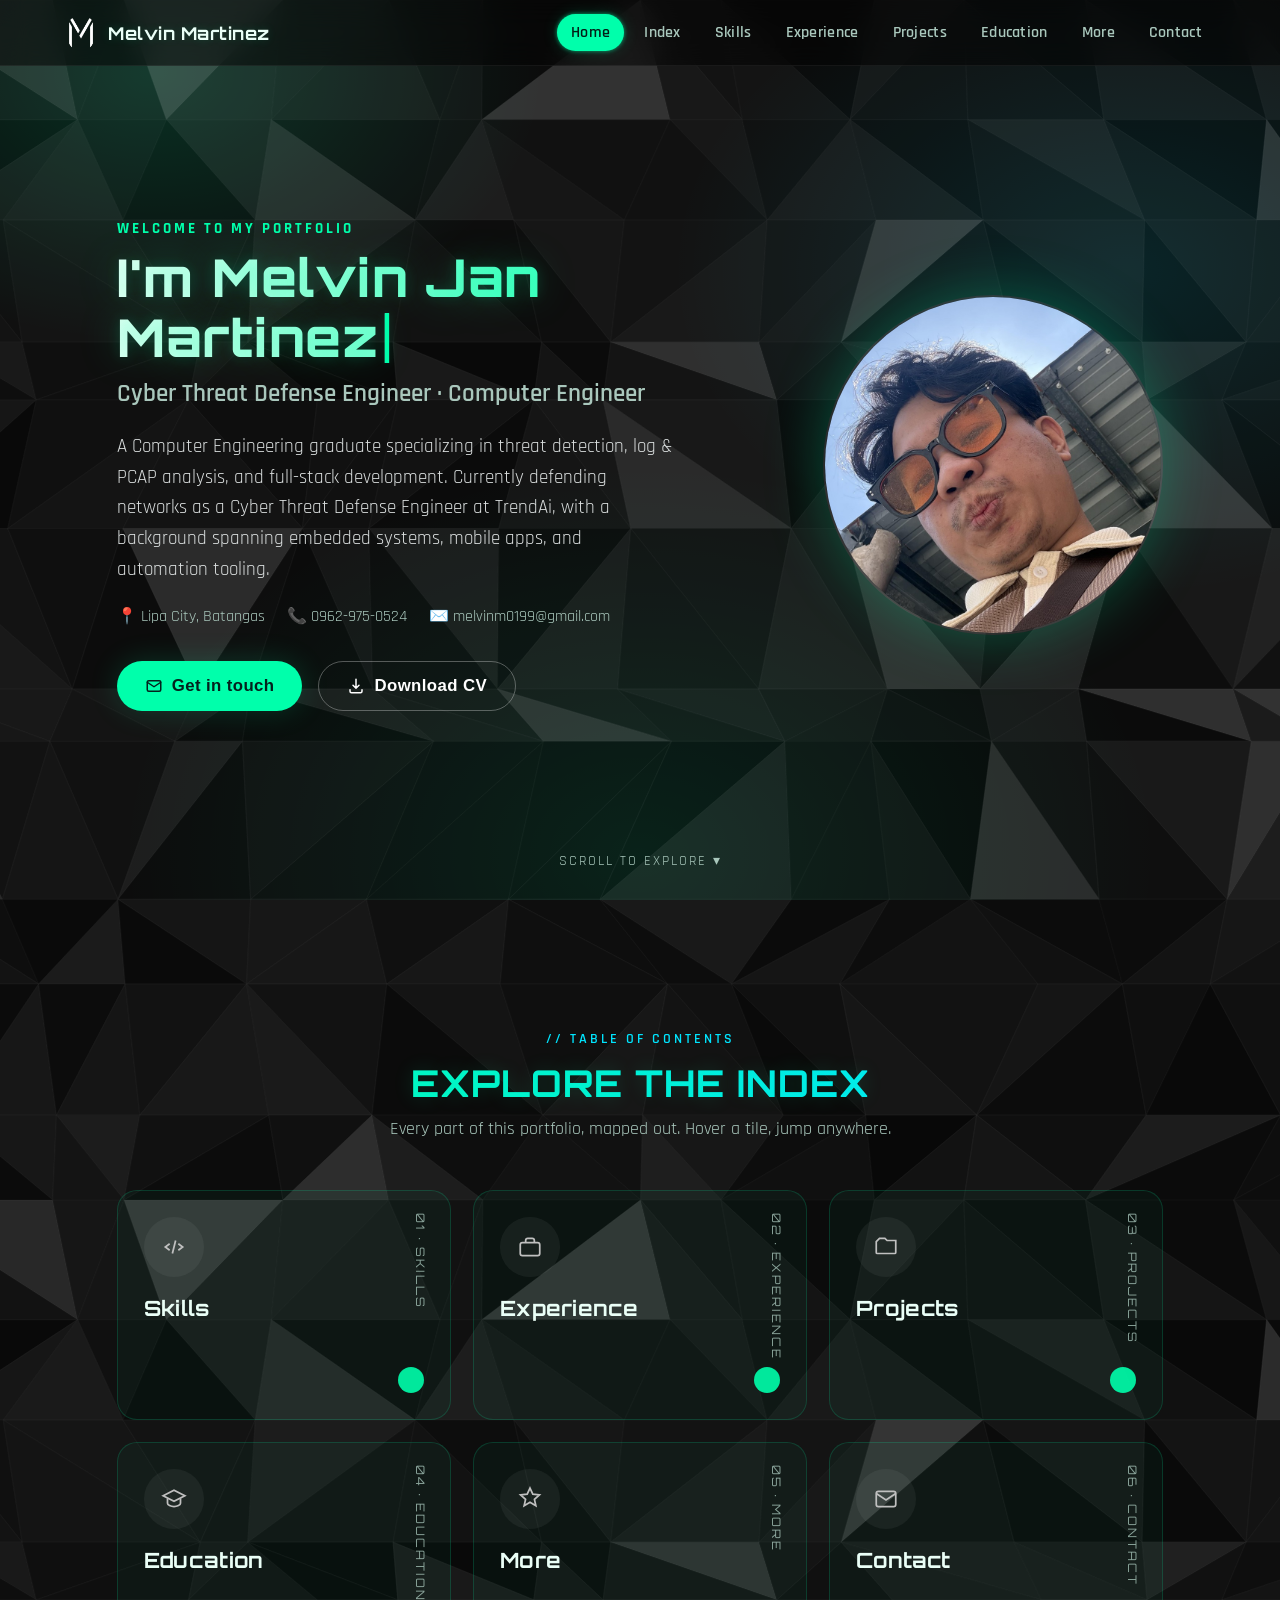
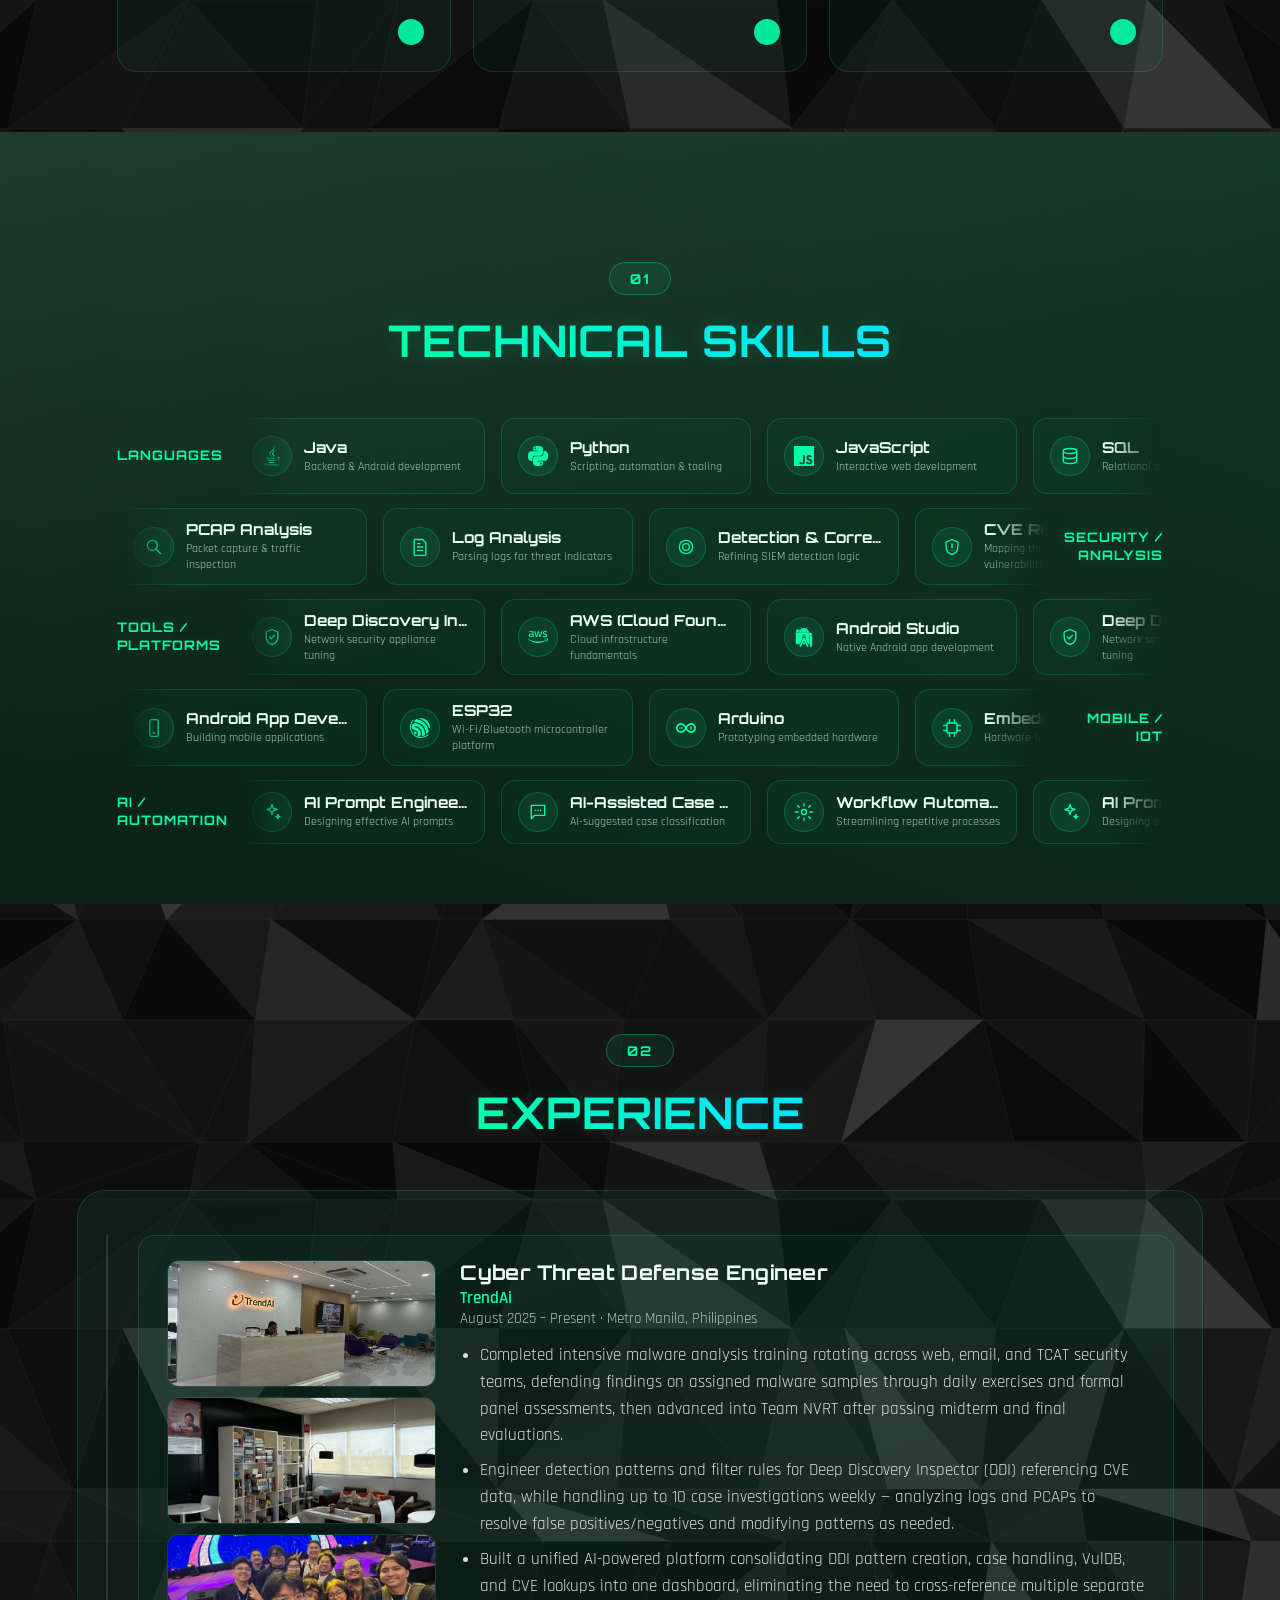
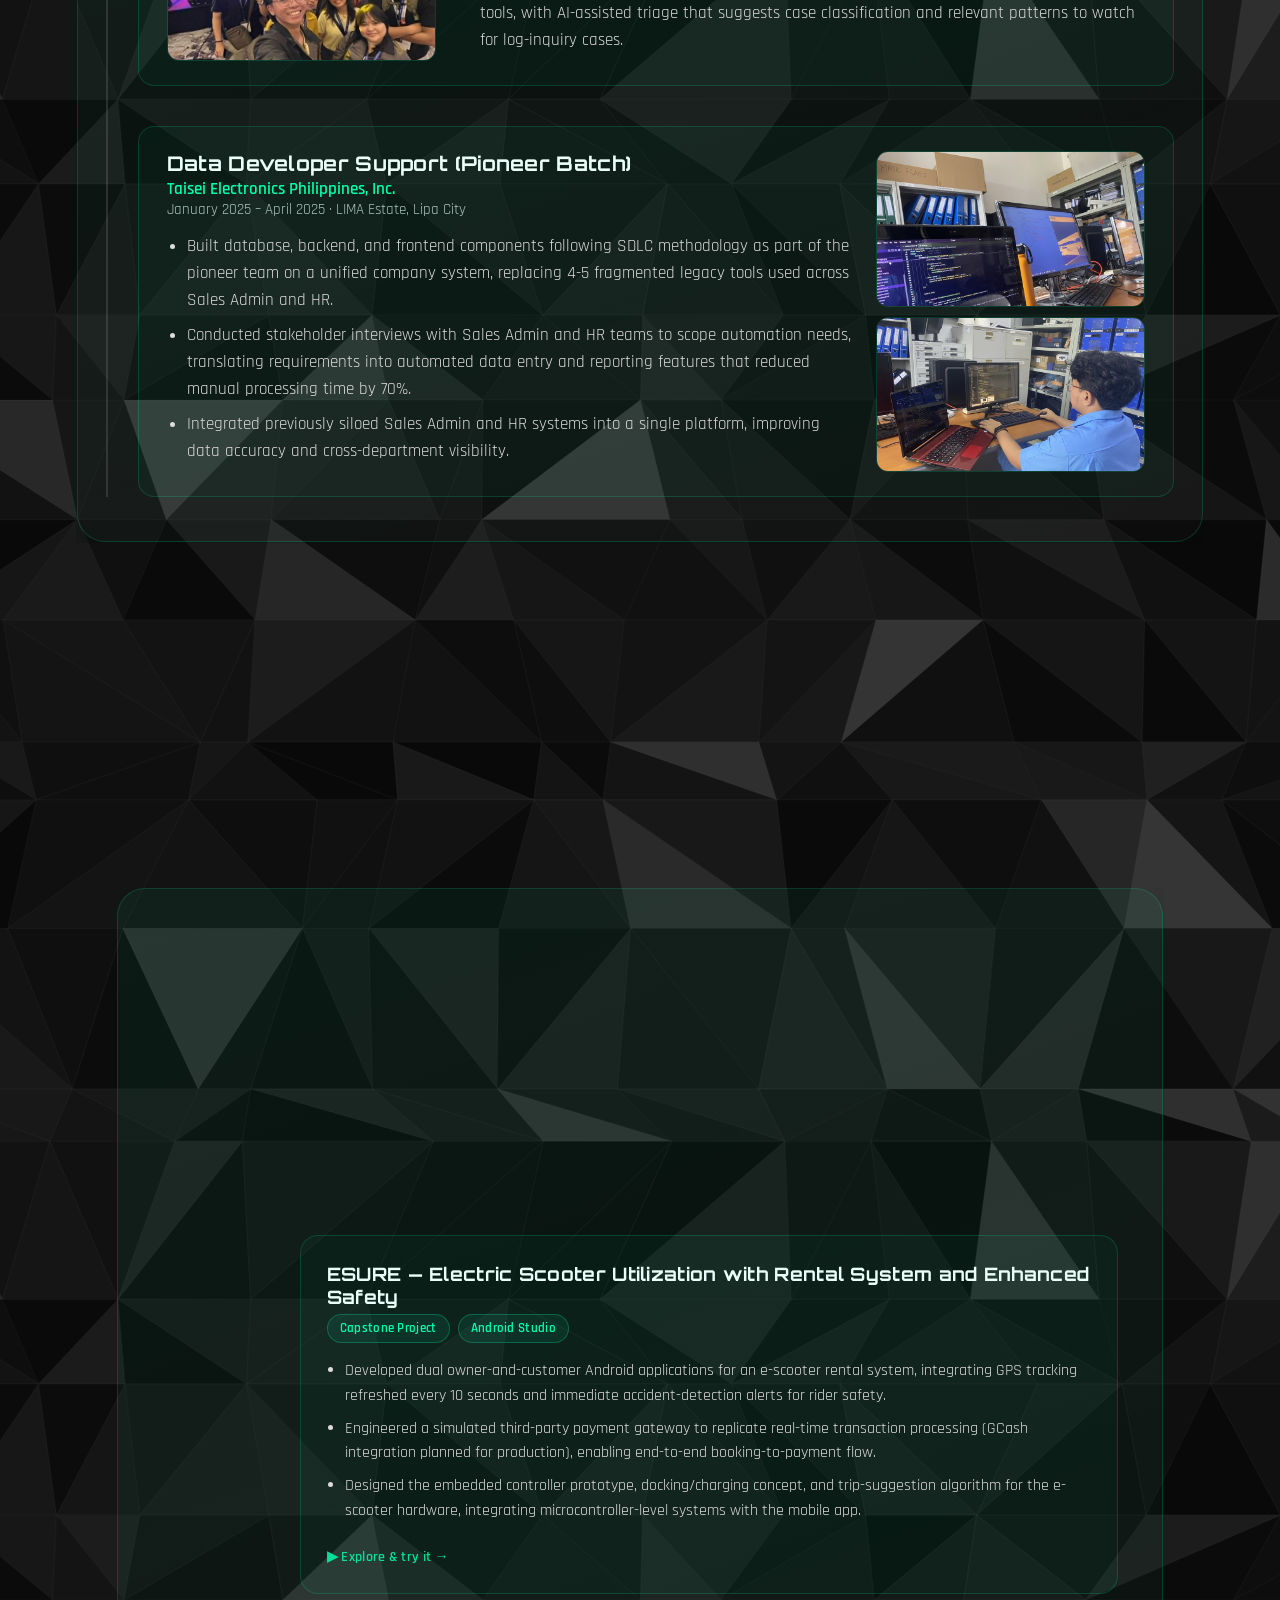
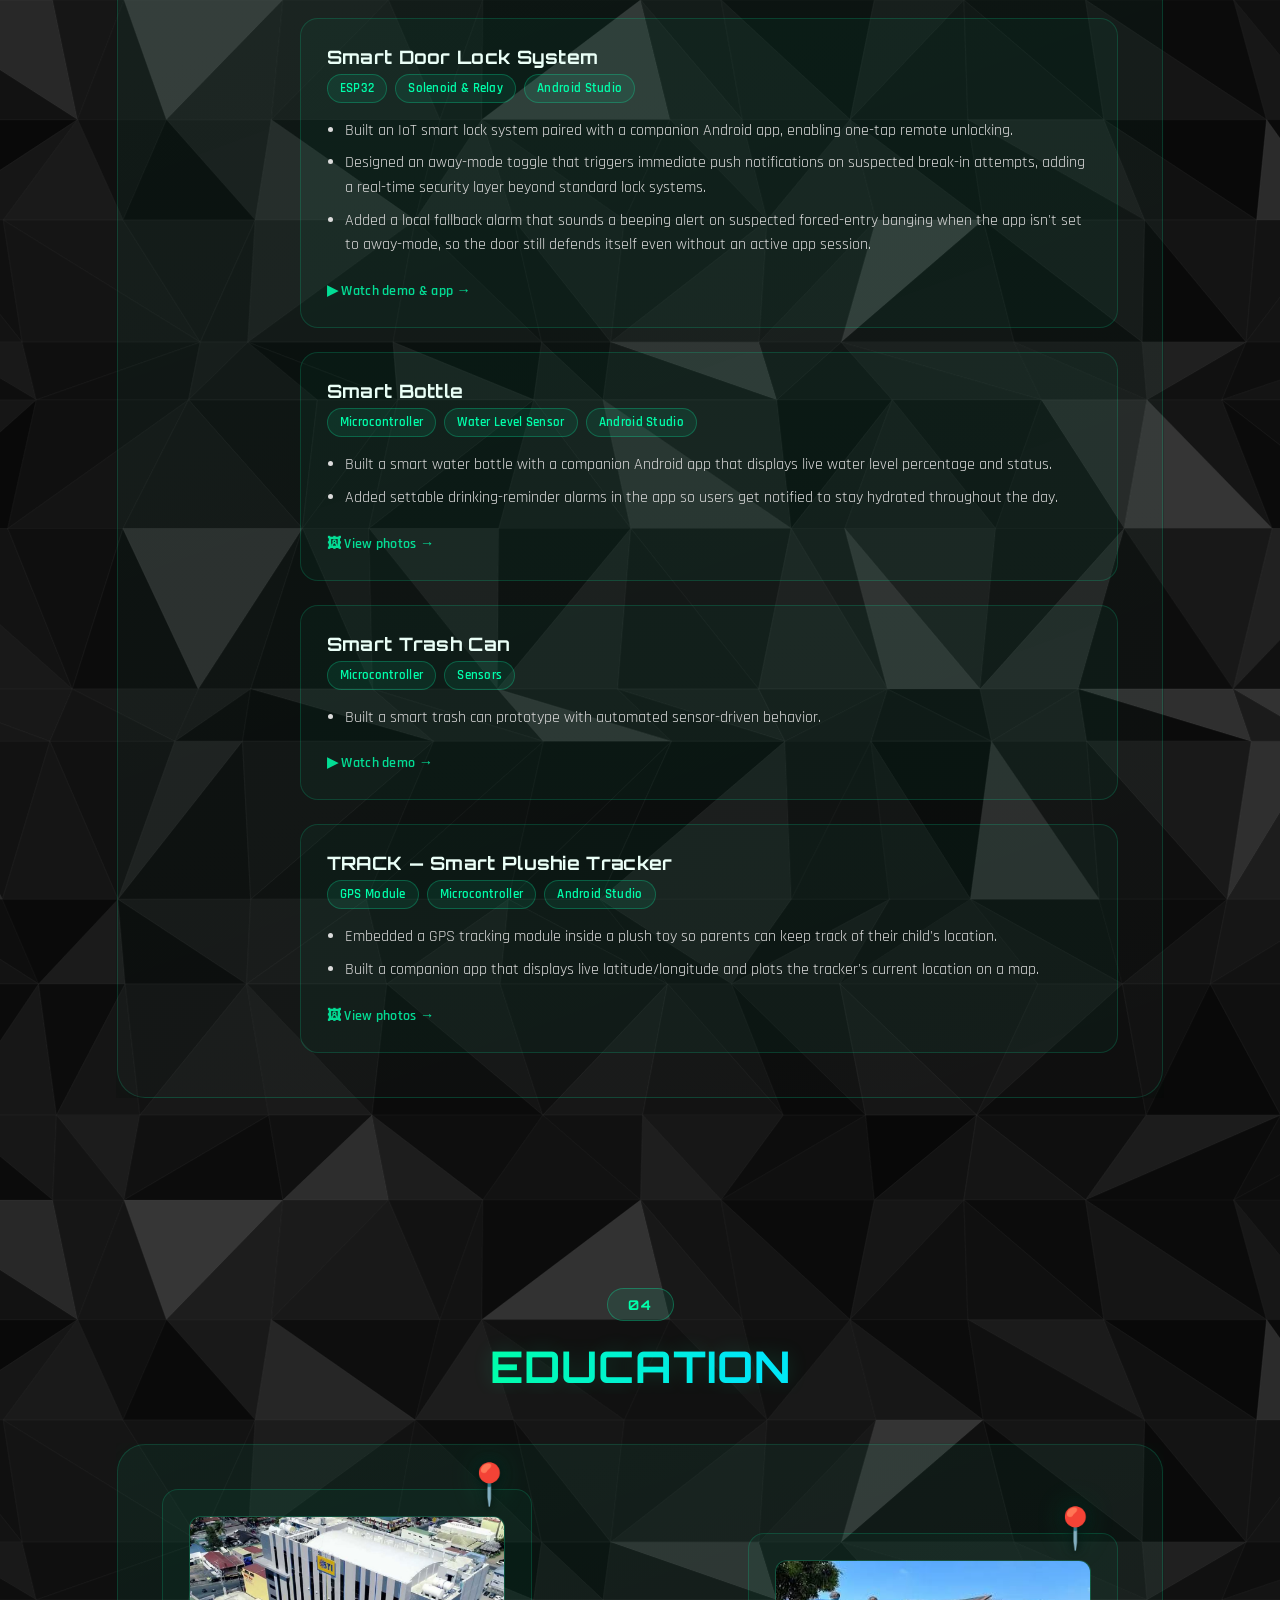
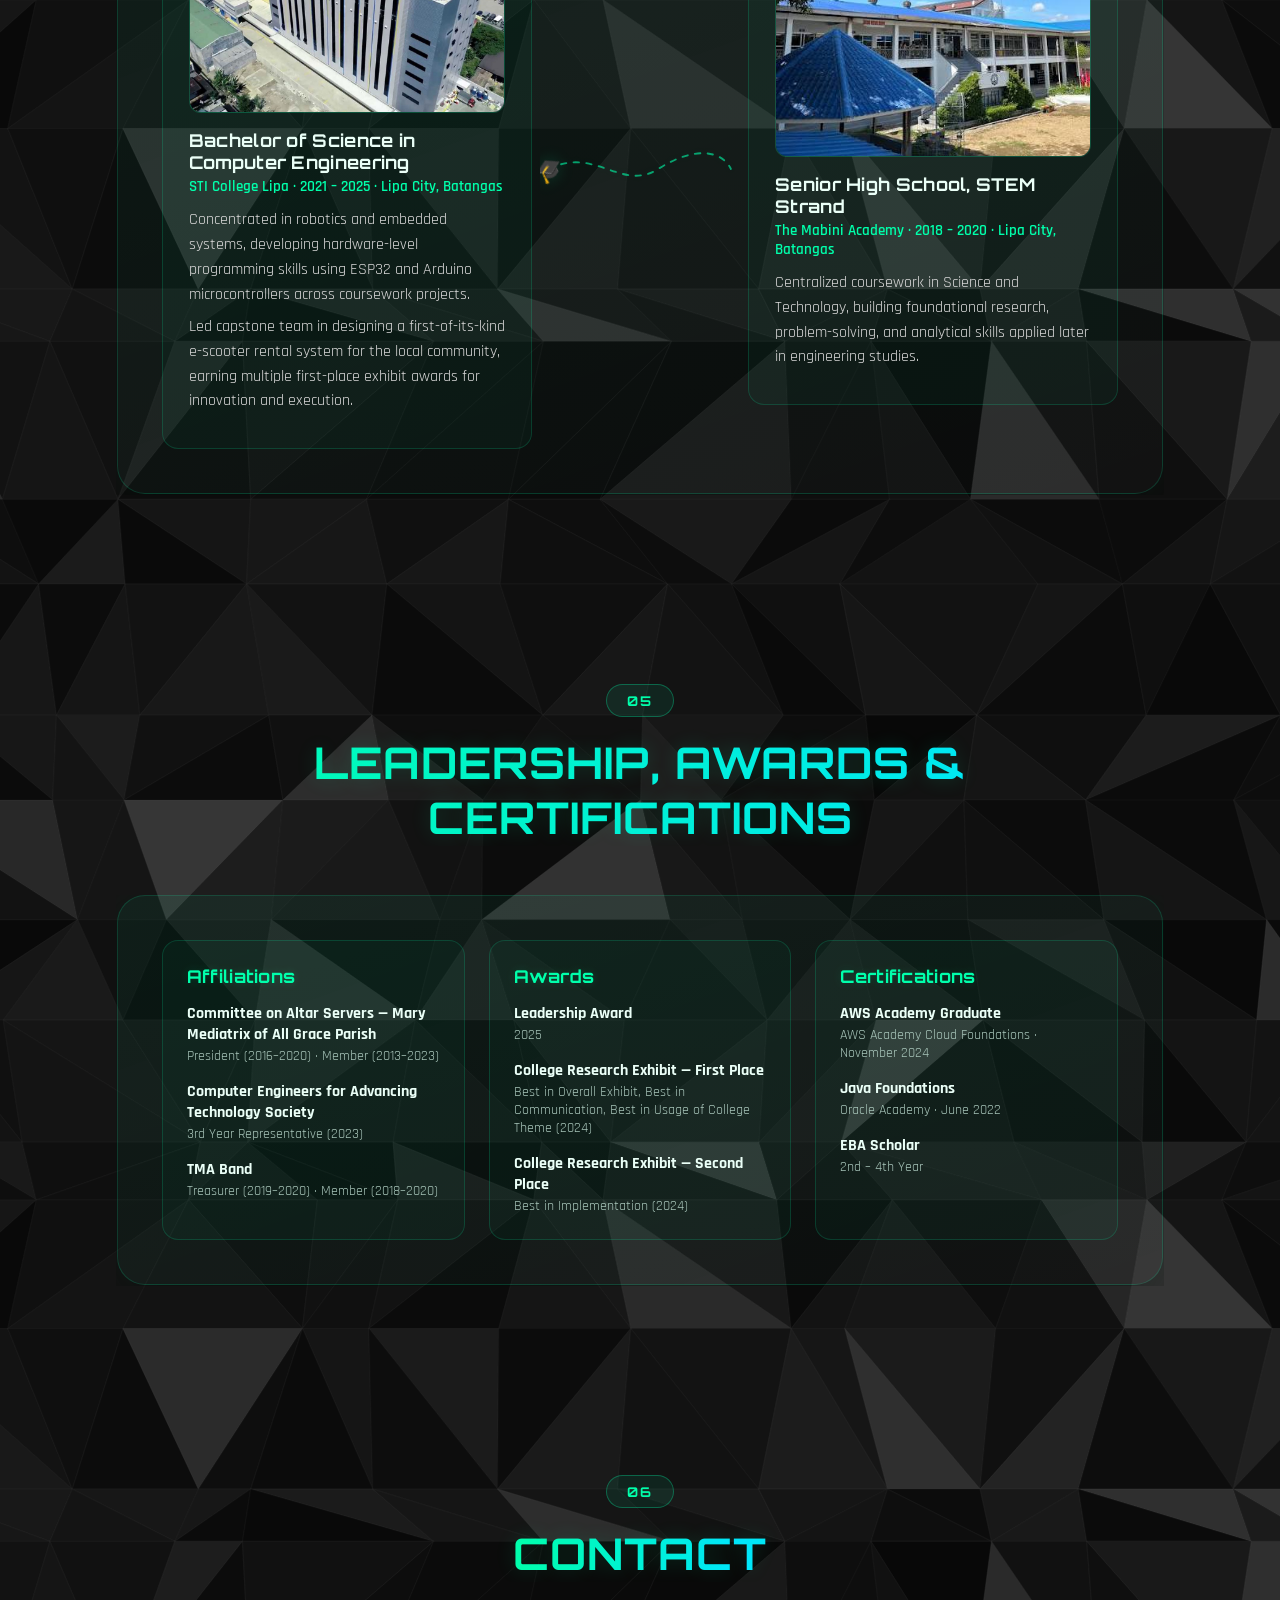
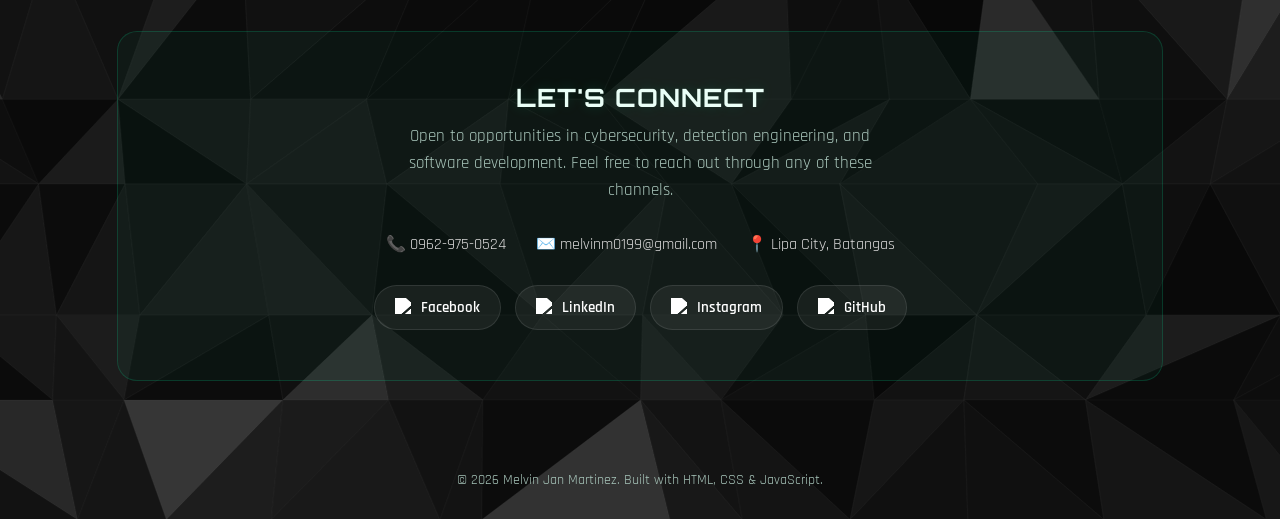
==== commit fde70daf: "Commit major changes" ====
--- a/html/details.html
+++ b/html/details.html
@@ -263,16 +263,16 @@
                 </svg>
             </div>
             <div class="projects-grid">
-                <div class="project-card reveal has-preview" data-gallery="pos" tabindex="0" role="button" aria-label="View Pause POS screenshots">
+                <div class="project-card reveal has-preview" data-gallery="pos" tabindex="0" role="button" aria-label="Try the Pause POS interactively">
                     <h3>POS System — "Pause" (Grocery)</h3>
                     <div class="stack"><span class="stack-pill">Python</span><span class="stack-pill">HTML</span><span class="stack-pill">CSS</span><span class="stack-pill">JavaScript</span></div>
                     <ul>
                         <li>Built a point-of-sale system managing 7,000+ inputted products and retaining up to 1 year of monthly transaction history for reporting and audits.</li>
                         <li>Implemented QR-based admin authentication for cash handling and void transactions, modernizing manual approval processes and reducing authorization errors.</li>
                     </ul>
-                    <span class="preview-hint">🖼 View screenshots →</span>
-                </div>
-                <div class="project-card reveal has-preview" data-gallery="esure" tabindex="0" role="button" aria-label="View ESURE photos">
+                    <span class="preview-hint">▶ Try it live →</span>
+                </div>
+                <div class="project-card reveal has-preview" data-gallery="esure" tabindex="0" role="button" aria-label="Explore ESURE photos and try the app">
                     <h3>ESURE — Electric Scooter Utilization with Rental System and Enhanced Safety</h3>
                     <div class="stack"><span class="stack-pill">Capstone Project</span><span class="stack-pill">Android Studio</span></div>
                     <ul>
@@ -280,15 +280,43 @@
                         <li>Engineered a simulated third-party payment gateway to replicate real-time transaction processing (GCash integration planned for production), enabling end-to-end booking-to-payment flow.</li>
                         <li>Designed the embedded controller prototype, docking/charging concept, and trip-suggestion algorithm for the e-scooter hardware, integrating microcontroller-level systems with the mobile app.</li>
                     </ul>
-                    <span class="preview-hint">🖼 View photos →</span>
-                </div>
-                <div class="project-card reveal">
+                    <span class="preview-hint">▶ Explore & try it →</span>
+                </div>
+                <div class="project-card reveal has-preview" data-gallery="lock" tabindex="0" role="button" aria-label="Watch the Smart Door Lock demo and app">
                     <h3>Smart Door Lock System</h3>
                     <div class="stack"><span class="stack-pill">ESP32</span><span class="stack-pill">Solenoid &amp; Relay</span><span class="stack-pill">Android Studio</span></div>
                     <ul>
                         <li>Built an IoT smart lock system paired with a companion Android app, enabling one-tap remote unlocking.</li>
                         <li>Designed an away-mode toggle that triggers immediate push notifications on suspected break-in attempts, adding a real-time security layer beyond standard lock systems.</li>
+                        <li>Added a local fallback alarm that sounds a beeping alert on suspected forced-entry banging when the app isn't set to away-mode, so the door still defends itself even without an active app session.</li>
                     </ul>
+                    <span class="preview-hint">▶ Watch demo & app →</span>
+                </div>
+                <div class="project-card reveal has-preview" data-gallery="bottle" tabindex="0" role="button" aria-label="View Smart Bottle photos">
+                    <h3>Smart Bottle</h3>
+                    <div class="stack"><span class="stack-pill">Microcontroller</span><span class="stack-pill">Water Level Sensor</span><span class="stack-pill">Android Studio</span></div>
+                    <ul>
+                        <li>Built a smart water bottle with a companion Android app that displays live water level percentage and status.</li>
+                        <li>Added settable drinking-reminder alarms in the app so users get notified to stay hydrated throughout the day.</li>
+                    </ul>
+                    <span class="preview-hint">🖼 View photos →</span>
+                </div>
+                <div class="project-card reveal has-preview" data-gallery="trashcan" tabindex="0" role="button" aria-label="Watch the Smart Trash Can demo">
+                    <h3>Smart Trash Can</h3>
+                    <div class="stack"><span class="stack-pill">Microcontroller</span><span class="stack-pill">Sensors</span></div>
+                    <ul>
+                        <li>Built a smart trash can prototype with automated sensor-driven behavior.</li>
+                    </ul>
+                    <span class="preview-hint">▶ Watch demo →</span>
+                </div>
+                <div class="project-card reveal has-preview" data-gallery="track" tabindex="0" role="button" aria-label="View TRACK photos">
+                    <h3>TRACK — Smart Plushie Tracker</h3>
+                    <div class="stack"><span class="stack-pill">GPS Module</span><span class="stack-pill">Microcontroller</span><span class="stack-pill">Android Studio</span></div>
+                    <ul>
+                        <li>Embedded a GPS tracking module inside a plush toy so parents can keep track of their child's location.</li>
+                        <li>Built a companion app that displays live latitude/longitude and plots the tracker's current location on a map.</li>
+                    </ul>
+                    <span class="preview-hint">🖼 View photos →</span>
                 </div>
             </div>
             </div>
@@ -302,17 +330,37 @@
             <div class="line"></div>
         </div>
         <div class="section-frame reveal">
-            <div class="edu-grid">
-                <div class="edu-card reveal">
-                    <h3>Bachelor of Science in Computer Engineering</h3>
-                    <div class="meta">STI College Lipa · 2021 – 2025 · Lipa City, Batangas</div>
-                    <p>Concentrated in robotics and embedded systems, developing hardware-level programming skills using ESP32 and Arduino microcontrollers across coursework projects.</p>
-                    <p>Led capstone team in designing a first-of-its-kind e-scooter rental system for the local community, earning multiple first-place exhibit awards for innovation and execution.</p>
-                </div>
-                <div class="edu-card reveal">
-                    <h3>Senior High School, STEM Strand</h3>
-                    <div class="meta">The Mabini Academy · 2018 – 2020 · Lipa City, Batangas</div>
-                    <p>Centralized coursework in Science and Technology, building foundational research, problem-solving, and analytical skills applied later in engineering studies.</p>
+            <div class="edu-journey">
+                <div class="edu-slot">
+                    <span class="edu-pin">📍</span>
+                    <div class="edu-card reveal">
+                        <div class="edu-photo">
+                            <img src="../images/edu-sti.jpg" alt="STI College Lipa campus" onerror="this.style.display='none'">
+                        </div>
+                        <h3>Bachelor of Science in Computer Engineering</h3>
+                        <div class="meta">STI College Lipa · 2021 – 2025 · Lipa City, Batangas</div>
+                        <p>Concentrated in robotics and embedded systems, developing hardware-level programming skills using ESP32 and Arduino microcontrollers across coursework projects.</p>
+                        <p>Led capstone team in designing a first-of-its-kind e-scooter rental system for the local community, earning multiple first-place exhibit awards for innovation and execution.</p>
+                    </div>
+                </div>
+
+                <div class="edu-route reveal" aria-hidden="true">
+                    <svg class="edu-route-svg" viewBox="0 0 220 60" preserveAspectRatio="none">
+                        <path class="edu-route-path" d="M10,30 C60,5 90,55 130,30 S200,10 210,30" />
+                    </svg>
+                    <span class="edu-route-marker">🎓</span>
+                </div>
+
+                <div class="edu-slot">
+                    <span class="edu-pin">📍</span>
+                    <div class="edu-card reveal">
+                        <div class="edu-photo edu-photo--low">
+                            <img src="../images/edu-mabini.jpg" alt="The Mabini Academy campus" onerror="this.style.display='none'">
+                        </div>
+                        <h3>Senior High School, STEM Strand</h3>
+                        <div class="meta">The Mabini Academy · 2018 – 2020 · Lipa City, Batangas</div>
+                        <p>Centralized coursework in Science and Technology, building foundational research, problem-solving, and analytical skills applied later in engineering studies.</p>
+                    </div>
                 </div>
             </div>
         </div>
@@ -409,13 +457,27 @@
     <footer>© 2026 Melvin Jan Martinez. Built with HTML, CSS &amp; JavaScript.</footer>
 
     <div class="gallery-overlay" id="galleryOverlay">
-        <div class="gallery-modal">
+        <div class="gallery-modal" id="galleryModal">
             <button class="gallery-close" id="galleryClose" aria-label="Close preview">✕</button>
+
+            <div class="proto-tabs" id="protoTabs"></div>
+            <div class="proto-hint" id="protoHint">💡 <strong>Click the glowing highlights</strong> on the screen to navigate — just like using the real app.</div>
+
             <div class="gallery-stage">
                 <button class="gallery-nav gallery-prev" id="galleryPrev" aria-label="Previous screenshot">‹</button>
-                <img id="galleryImage" src="" alt="Pause POS screenshot">
+                <div class="proto-frame" id="protoFrame">
+                    <img id="galleryImage" src="" alt="">
+                    <video id="galleryVideo" playsinline controls style="display: none;"></video>
+                </div>
                 <button class="gallery-nav gallery-next" id="galleryNext" aria-label="Next screenshot">›</button>
             </div>
+
+            <div class="proto-controls" id="protoControls">
+                <button class="proto-btn" id="protoBack" disabled>‹ Back</button>
+                <span class="proto-breadcrumb" id="protoBreadcrumb"></span>
+                <button class="proto-btn" id="protoRestart">↺ Restart</button>
+            </div>
+
             <div class="gallery-caption">
                 <span id="galleryCaption"></span>
                 <span class="gallery-count" id="galleryCount"></span>
@@ -607,88 +669,347 @@
                 });
             });
 
-            const galleries = {
-                pos: [
-                    { src: '../images/projects/pause-login.png', caption: 'Login screen' },
-                    { src: '../images/projects/pause-pos.png', caption: 'Point-of-sale screen' },
-                    { src: '../images/projects/pause-products.png', caption: 'Product management' },
-                    { src: '../images/projects/pause-dashboard.png', caption: 'Sales dashboard' }
-                ],
-                esure: [
-                    { src: '../images/projects/esure-booth.jpg', caption: 'College Fair exhibit booth' },
-                    { src: '../images/projects/esure-awards.jpg', caption: 'College Fair 2024 awards' },
-                    { src: '../images/projects/esure-admin-login.png', caption: 'Admin app — Login' },
-                    { src: '../images/projects/esure-admin-registration.png', caption: 'Admin app — Registration' },
-                    { src: '../images/projects/esure-admin-menu.png', caption: 'Admin app — Main menu' },
-                    { src: '../images/projects/esure-admin-rfid.png', caption: 'Admin app — Registered RFID users' },
-                    { src: '../images/projects/esure-admin-location.png', caption: 'Admin app — Scooter location' },
-                    { src: '../images/projects/esure-admin-status.png', caption: 'Admin app — Scooter status' },
-                    { src: '../images/projects/esure-user-login.webp', caption: 'User app — Login' },
-                    { src: '../images/projects/esure-user-menu.png', caption: 'User app — Main menu' },
-                    { src: '../images/projects/esure-user-status.png', caption: 'User app — Scooter status' },
-                    { src: '../images/projects/esure-user-location.png', caption: 'User app — Scooter location' }
-                ]
+            const prototypeData = {
+                pos: {
+                    tabs: [
+                        {
+                            key: 'flow', label: 'Try it', type: 'flow', start: 'login',
+                            nodes: {
+                                login: { src: '../images/projects/pause-login.png', caption: 'Login screen', hotspots: [
+                                    { x: 25, y: 64, w: 50, h: 9, target: 'pos', label: 'Sign in' }
+                                ]},
+                                pos: { src: '../images/projects/pause-pos.png', caption: 'Point-of-sale screen', hotspots: [
+                                    { x: 92, y: 87, w: 7, h: 11, target: 'dashboard', label: 'More options' }
+                                ]},
+                                dashboard: { src: '../images/projects/pause-dashboard.png', caption: 'Sales dashboard', hotspots: [
+                                    { x: 0, y: 0, w: 6, h: 8, target: 'pos', label: 'Back' },
+                                    { x: 95, y: 0, w: 5, h: 8, target: 'pos', label: 'Close' },
+                                    { x: 0, y: 11, w: 13, h: 7, target: 'products', label: 'Products' }
+                                ]},
+                                products: { src: '../images/projects/pause-products.png', caption: 'Product management', hotspots: [
+                                    { x: 0, y: 0, w: 5, h: 8, target: 'dashboard', label: 'Back' },
+                                    { x: 95, y: 0, w: 5, h: 8, target: 'pos', label: 'Close' }
+                                ]}
+                            }
+                        }
+                    ]
+                },
+                esure: {
+                    tabs: [
+                        { key: 'photos', label: 'Photos', type: 'gallery', items: [
+                            { src: '../images/projects/esure-booth.jpg', caption: 'College Fair exhibit booth' },
+                            { src: '../images/projects/esure-awards.jpg', caption: 'College Fair 2024 awards' }
+                        ]},
+                        { key: 'admin', label: 'Admin App', type: 'flow', start: 'login', nodes: {
+                            login: { src: '../images/projects/esure-admin-login.png', caption: 'Admin — Login', hotspots: [
+                                { x: 10, y: 64, w: 80, h: 7, target: 'menu', label: 'Login' },
+                                { x: 28, y: 70, w: 44, h: 5, target: 'registration', label: 'Register' }
+                            ]},
+                            menu: { src: '../images/projects/esure-admin-menu.png', caption: 'Admin — Main menu', hotspots: [
+                                { x: 11, y: 20, w: 39, h: 21, target: 'status', label: 'E-Scooter Status' },
+                                { x: 50, y: 20, w: 39, h: 21, target: 'location', label: 'E-Scooter Location' },
+                                { x: 11, y: 42, w: 39, h: 21, target: 'rfid', label: 'Loading Station' },
+                                { x: 50, y: 42, w: 39, h: 21, target: 'registration', label: 'Registration' },
+                                { x: 52, y: 89, w: 37, h: 8, target: 'login', label: 'Logout' }
+                            ]},
+                            status: { src: '../images/projects/esure-admin-status.png', caption: 'Admin — Scooter status', hotspots: [] },
+                            location: { src: '../images/projects/esure-admin-location.png', caption: 'Admin — Scooter location', hotspots: [] },
+                            rfid: { src: '../images/projects/esure-admin-rfid.png', caption: 'Admin — Registered RFID users', hotspots: [] },
+                            registration: { src: '../images/projects/esure-admin-registration.png', caption: 'Admin — Registration', hotspots: [
+                                { x: 12, y: 78, w: 76, h: 7, target: 'menu', label: 'Register' },
+                                { x: 22, y: 85, w: 56, h: 5, target: 'login', label: 'Already have an account' }
+                            ]}
+                        }},
+                        { key: 'user', label: 'User App', type: 'flow', start: 'login', nodes: {
+                            login: { src: '../images/projects/esure-user-login.webp', caption: 'User — Login', hotspots: [
+                                { x: 11, y: 72, w: 78, h: 6, target: 'menu', label: 'Login' }
+                            ]},
+                            menu: { src: '../images/projects/esure-user-menu.png', caption: 'User — Main menu', hotspots: [
+                                { x: 11, y: 20, w: 78, h: 20, target: 'status', label: 'Status' },
+                                { x: 51, y: 89, w: 38, h: 8, target: 'login', label: 'Logout' }
+                            ]},
+                            status: { src: '../images/projects/esure-user-status.png', caption: 'User — Scooter status', hotspots: [
+                                { x: 51, y: 53, w: 36, h: 6, target: 'location', label: 'See location' }
+                            ]},
+                            location: { src: '../images/projects/esure-user-location.png', caption: 'User — Scooter location', hotspots: [] }
+                        }}
+                    ]
+                },
+                lock: {
+                    tabs: [
+                        { key: 'media', label: null, type: 'gallery', items: [
+                            { type: 'video', src: '../images/projects/smart-lock-demo.mp4', caption: 'Smart lock demo — remote unlock in action' },
+                            { type: 'image', src: '../images/projects/smart-lock-app.jpg', caption: 'Jade Lock — companion app' }
+                        ]}
+                    ]
+                },
+                bottle: {
+                    tabs: [
+                        { key: 'media', label: null, type: 'gallery', items: [
+                            { type: 'image', src: '../images/projects/smart-bottle-app.jpg', caption: 'Smart Bottle — companion app' },
+                            { type: 'image', src: '../images/projects/smart-bottle-device.jpg', caption: 'Smart Bottle — hardware prototype' }
+                        ]}
+                    ]
+                },
+                trashcan: {
+                    tabs: [
+                        { key: 'media', label: null, type: 'gallery', items: [
+                            { type: 'video', src: '../images/projects/smart-can-demo.mp4', caption: 'Smart Trash Can — demo' }
+                        ]}
+                    ]
+                },
+                track: {
+                    tabs: [
+                        { key: 'media', label: null, type: 'gallery', items: [
+                            { type: 'image', src: '../images/projects/track-app.jpg', caption: 'TRACK — live location in the app' },
+                            { type: 'image', src: '../images/projects/track-hardware.jpg', caption: 'TRACK — GPS tracker hardware' }
+                        ]}
+                    ]
+                }
             };
 
             const overlay = document.getElementById('galleryOverlay');
+            const galleryModal = document.getElementById('galleryModal');
             const galleryImage = document.getElementById('galleryImage');
+            const galleryVideo = document.getElementById('galleryVideo');
+            const protoFrame = document.getElementById('protoFrame');
             const galleryCaption = document.getElementById('galleryCaption');
             const galleryCount = document.getElementById('galleryCount');
-            let activeGallery = [];
-            let activeIndex = 0;
-
-            function renderSlide() {
-                const slide = activeGallery[activeIndex];
-                galleryImage.src = slide.src;
-                galleryImage.alt = slide.caption;
-                galleryCaption.textContent = slide.caption;
-                galleryCount.textContent = (activeIndex + 1) + ' / ' + activeGallery.length;
+            const protoTabs = document.getElementById('protoTabs');
+            const protoBack = document.getElementById('protoBack');
+            const protoRestart = document.getElementById('protoRestart');
+            const protoBreadcrumb = document.getElementById('protoBreadcrumb');
+            const galleryPrev = document.getElementById('galleryPrev');
+            const galleryNext = document.getElementById('galleryNext');
+
+            let currentProjectKey = null;
+            let currentTabIndex = 0;
+            let flowHistory = [];
+            let galleryIndex = 0;
+            let loadToken = 0;
+
+            function currentTabs() {
+                return prototypeData[currentProjectKey].tabs;
+            }
+            function currentTab() {
+                return currentTabs()[currentTabIndex];
+            }
+
+            function renderTabsBar() {
+                const tabs = currentTabs();
+                if (tabs.length < 2) {
+                    protoTabs.innerHTML = '';
+                    return;
+                }
+                protoTabs.innerHTML = tabs.map((tab, i) => (
+                    '<button type="button" class="proto-tab' + (i === currentTabIndex ? ' active' : '') + '" data-tab-index="' + i + '">' + tab.label + '</button>'
+                )).join('');
+            }
+
+            function clearHotspots() {
+                protoFrame.querySelectorAll('.hotspot').forEach((el) => el.remove());
+            }
+
+            function renderHotspots(hotspots) {
+                clearHotspots();
+                (hotspots || []).forEach((hs) => {
+                    const btn = document.createElement('button');
+                    btn.type = 'button';
+                    btn.className = 'hotspot';
+                    btn.style.left = hs.x + '%';
+                    btn.style.top = hs.y + '%';
+                    btn.style.width = hs.w + '%';
+                    btn.style.height = hs.h + '%';
+                    btn.setAttribute('aria-label', hs.label);
+                    const tag = document.createElement('span');
+                    tag.className = 'hotspot-tag';
+                    tag.textContent = hs.label;
+                    btn.appendChild(tag);
+                    btn.addEventListener('click', () => {
+                        flowHistory.push(hs.target);
+                        renderFlowNode();
+                    });
+                    protoFrame.appendChild(btn);
+                });
+            }
+
+            function checkPortrait() {
+                const setRatio = () => {
+                    galleryModal.classList.toggle('is-portrait', galleryImage.naturalHeight > galleryImage.naturalWidth);
+                };
+                if (galleryImage.complete && galleryImage.naturalWidth) {
+                    setRatio();
+                } else {
+                    galleryImage.addEventListener('load', setRatio, { once: true });
+                }
+            }
+
+            function checkVideoPortrait() {
+                const setRatio = () => {
+                    galleryModal.classList.toggle('is-portrait', galleryVideo.videoHeight > galleryVideo.videoWidth);
+                };
+                if (galleryVideo.readyState >= 1 && galleryVideo.videoWidth) {
+                    setRatio();
+                } else {
+                    galleryVideo.addEventListener('loadedmetadata', setRatio, { once: true });
+                }
+            }
+
+            function popImage() {
                 galleryImage.classList.remove('gallery-pop');
                 void galleryImage.offsetWidth;
                 galleryImage.classList.add('gallery-pop');
             }
 
-            function openGallery(key) {
-                activeGallery = galleries[key];
-                if (!activeGallery) return;
-                activeIndex = 0;
-                renderSlide();
+            function showImageMedia() {
+                galleryVideo.pause();
+                galleryVideo.removeAttribute('src');
+                galleryVideo.load();
+                galleryVideo.style.display = 'none';
+                galleryImage.style.display = '';
+            }
+
+            function showVideoMedia() {
+                galleryImage.style.display = 'none';
+                galleryVideo.style.display = '';
+            }
+
+            function renderFlowNode() {
+                const tab = currentTab();
+                const nodeId = flowHistory[flowHistory.length - 1];
+                const node = tab.nodes[nodeId];
+                const token = ++loadToken;
+                clearHotspots();
+                showImageMedia();
+                galleryImage.onload = null;
+                const absSrc = new URL(node.src, document.baseURI).href;
+                const alreadyLoaded = galleryImage.src === absSrc;
+                galleryImage.src = node.src;
+                galleryImage.alt = node.caption;
+                popImage();
+                galleryCaption.textContent = node.caption;
+                galleryCount.textContent = 'Step ' + flowHistory.length;
+                protoBack.disabled = flowHistory.length <= 1;
+                protoBreadcrumb.innerHTML = flowHistory.map((id, i) => {
+                    const label = tab.nodes[id].caption.split('—').pop().trim();
+                    return i === flowHistory.length - 1 ? '<span class="crumb-current">' + label + '</span>' : label;
+                }).join(' › ');
+                if (alreadyLoaded) {
+                    renderHotspots(node.hotspots);
+                } else {
+                    galleryImage.onload = () => {
+                        if (token !== loadToken) return;
+                        renderHotspots(node.hotspots);
+                    };
+                }
+                checkPortrait();
+            }
+
+            function renderGallerySlide() {
+                const tab = currentTab();
+                const slide = tab.items[galleryIndex];
+                loadToken++;
+                clearHotspots();
+                galleryImage.onload = null;
+                if (slide.type === 'video') {
+                    showVideoMedia();
+                    galleryVideo.src = slide.src;
+                    galleryVideo.load();
+                    checkVideoPortrait();
+                } else {
+                    showImageMedia();
+                    galleryImage.src = slide.src;
+                    galleryImage.alt = slide.caption;
+                    popImage();
+                    checkPortrait();
+                }
+                galleryCaption.textContent = slide.caption;
+                galleryCount.textContent = (galleryIndex + 1) + ' / ' + tab.items.length;
+                galleryPrev.style.display = tab.items.length > 1 ? '' : 'none';
+                galleryNext.style.display = tab.items.length > 1 ? '' : 'none';
+            }
+
+            function selectTab(index) {
+                currentTabIndex = index;
+                renderTabsBar();
+                const tab = currentTab();
+                if (tab.type === 'gallery') {
+                    galleryModal.classList.remove('mode-flow');
+                    galleryModal.classList.add('mode-gallery');
+                    galleryIndex = 0;
+                    renderGallerySlide();
+                } else {
+                    galleryModal.classList.remove('mode-gallery');
+                    galleryModal.classList.add('mode-flow');
+                    flowHistory = [tab.start];
+                    renderFlowNode();
+                }
+            }
+
+            function openPrototype(key) {
+                currentProjectKey = key;
                 overlay.classList.add('open');
                 document.body.style.overflow = 'hidden';
-            }
-
-            function closeGallery() {
+                selectTab(0);
+            }
+
+            function closePrototype() {
                 overlay.classList.remove('open');
                 document.body.style.overflow = '';
-            }
+                galleryVideo.pause();
+            }
+
+            protoTabs.addEventListener('click', (e) => {
+                const btn = e.target.closest('.proto-tab');
+                if (!btn) return;
+                selectTab(Number(btn.dataset.tabIndex));
+            });
+
+            protoBack.addEventListener('click', () => {
+                if (flowHistory.length > 1) {
+                    flowHistory.pop();
+                    renderFlowNode();
+                }
+            });
+
+            protoRestart.addEventListener('click', () => {
+                flowHistory = [currentTab().start];
+                renderFlowNode();
+            });
 
             document.querySelectorAll('[data-gallery]').forEach((card) => {
-                card.addEventListener('click', () => openGallery(card.dataset.gallery));
+                card.addEventListener('click', () => openPrototype(card.dataset.gallery));
                 card.addEventListener('keydown', (e) => {
                     if (e.key === 'Enter' || e.key === ' ') {
                         e.preventDefault();
-                        openGallery(card.dataset.gallery);
+                        openPrototype(card.dataset.gallery);
                     }
                 });
             });
 
-            document.getElementById('galleryClose').addEventListener('click', closeGallery);
-            document.getElementById('galleryPrev').addEventListener('click', () => {
-                activeIndex = (activeIndex - 1 + activeGallery.length) % activeGallery.length;
-                renderSlide();
-            });
-            document.getElementById('galleryNext').addEventListener('click', () => {
-                activeIndex = (activeIndex + 1) % activeGallery.length;
-                renderSlide();
+            document.getElementById('galleryClose').addEventListener('click', closePrototype);
+            galleryPrev.addEventListener('click', () => {
+                const tab = currentTab();
+                galleryIndex = (galleryIndex - 1 + tab.items.length) % tab.items.length;
+                renderGallerySlide();
+            });
+            galleryNext.addEventListener('click', () => {
+                const tab = currentTab();
+                galleryIndex = (galleryIndex + 1) % tab.items.length;
+                renderGallerySlide();
             });
             overlay.addEventListener('click', (e) => {
-                if (e.target === overlay) closeGallery();
+                if (e.target === overlay) closePrototype();
             });
             document.addEventListener('keydown', (e) => {
                 if (!overlay.classList.contains('open')) return;
-                if (e.key === 'Escape') closeGallery();
-                if (e.key === 'ArrowLeft') document.getElementById('galleryPrev').click();
-                if (e.key === 'ArrowRight') document.getElementById('galleryNext').click();
+                if (e.key === 'Escape') closePrototype();
+                if (currentTab().type === 'gallery') {
+                    if (e.key === 'ArrowLeft') galleryPrev.click();
+                    if (e.key === 'ArrowRight') galleryNext.click();
+                } else if (e.key === 'ArrowLeft') {
+                    protoBack.click();
+                }
             });
         });
     </script>
--- a/css/main.css
+++ b/css/main.css
@@ -311,6 +311,14 @@
     box-shadow: 0 25px 60px rgba(0, 0, 0, 0.35), 0 0 40px rgba(0, 255, 171, 0.05);
 }
 
+#experience {
+    max-width: 1320px;
+}
+
+#experience .section-frame {
+    padding: 44px 28px;
+}
+
 @media (max-width: 640px) {
     .section-header h2 {
         font-size: 1.8em;
@@ -773,6 +781,8 @@
     display: flex;
     flex-direction: column;
     gap: 14px;
+    padding: 16px 0;
+    margin: -16px 0;
     overflow: hidden;
 }
 
@@ -806,6 +816,8 @@
 .marquee-track-wrap {
     flex: 1;
     min-width: 0;
+    padding: 16px 0;
+    margin: -16px 0;
     overflow: hidden;
     -webkit-mask-image: linear-gradient(90deg, transparent, black 6%, black 94%, transparent);
     mask-image: linear-gradient(90deg, transparent, black 6%, black 94%, transparent);
@@ -1380,7 +1392,7 @@
 /* ---------- PROJECTS ---------- */
 .projects-grid {
     display: grid;
-    grid-template-columns: repeat(auto-fit, minmax(320px, 1fr));
+    grid-template-columns: 1fr;
     gap: 24px;
 }
 
@@ -1531,11 +1543,192 @@
     min-height: 200px;
 }
 
-.gallery-stage img {
-    width: 100%;
-    max-height: 65vh;
+.gallery-stage img,
+.gallery-stage video {
+    max-width: 100%;
+    max-height: 68vh;
+    width: auto;
+    height: auto;
     object-fit: contain;
     display: block;
+    border-radius: 8px;
+    background: #000;
+}
+
+.gallery-modal.is-portrait {
+    max-width: 480px;
+}
+
+/* ---------- INTERACTIVE PROTOTYPE ---------- */
+.proto-tabs {
+    display: flex;
+    gap: 8px;
+    justify-content: center;
+    flex-wrap: wrap;
+    margin-bottom: 14px;
+}
+
+.proto-tabs:empty {
+    display: none;
+    margin: 0;
+}
+
+.proto-tab {
+    background: rgba(255, 255, 255, 0.04);
+    border: 1px solid var(--card-border);
+    color: var(--text-dim);
+    font-family: var(--font-display);
+    font-size: 0.76em;
+    font-weight: 700;
+    letter-spacing: 0.5px;
+    text-transform: uppercase;
+    padding: 8px 18px;
+    border-radius: 20px;
+    cursor: pointer;
+    transition: 0.25s ease;
+}
+
+.proto-tab:hover {
+    border-color: var(--accent);
+    color: #eafff7;
+}
+
+.proto-tab.active {
+    background: var(--accent);
+    border-color: var(--accent);
+    color: #04211d;
+    box-shadow: 0 0 16px var(--accent-soft);
+}
+
+.proto-hint {
+    text-align: center;
+    color: var(--text-dim);
+    font-size: 0.82em;
+    margin-bottom: 12px;
+}
+
+.proto-hint strong {
+    color: var(--accent);
+}
+
+.gallery-modal.mode-gallery .proto-hint,
+.gallery-modal.mode-gallery .proto-controls {
+    display: none;
+}
+
+.gallery-modal.mode-flow .gallery-nav {
+    display: none;
+}
+
+.proto-frame {
+    position: relative;
+    display: inline-block;
+    line-height: 0;
+}
+
+.hotspot {
+    position: absolute;
+    border: 2px solid var(--accent);
+    border-radius: 10px;
+    background: rgba(0, 255, 171, 0.14);
+    cursor: pointer;
+    padding: 0;
+    animation: hotspotPulse 2.2s ease-in-out infinite;
+    transition: background 0.2s ease, transform 0.2s ease;
+}
+
+.hotspot:hover,
+.hotspot:focus-visible {
+    background: rgba(0, 255, 171, 0.32);
+    transform: scale(1.04);
+    animation-play-state: paused;
+    z-index: 2;
+}
+
+.hotspot-tag {
+    position: absolute;
+    left: 50%;
+    bottom: calc(100% + 8px);
+    transform: translateX(-50%) translateY(4px);
+    background: #04211d;
+    color: var(--accent);
+    border: 1px solid var(--accent);
+    font-family: var(--font-display);
+    font-size: 0.68em;
+    font-weight: 700;
+    letter-spacing: 0.3px;
+    white-space: nowrap;
+    padding: 4px 10px;
+    border-radius: 20px;
+    opacity: 0;
+    pointer-events: none;
+    transition: opacity 0.2s ease, transform 0.2s ease;
+}
+
+.hotspot:hover .hotspot-tag,
+.hotspot:focus-visible .hotspot-tag {
+    opacity: 1;
+    transform: translateX(-50%) translateY(0);
+}
+
+@keyframes hotspotPulse {
+    0%, 100% {
+        box-shadow: 0 0 0 0 rgba(0, 255, 171, 0.45);
+    }
+    50% {
+        box-shadow: 0 0 0 8px rgba(0, 255, 171, 0);
+    }
+}
+
+.proto-controls {
+    display: flex;
+    align-items: center;
+    justify-content: space-between;
+    gap: 10px;
+    margin-top: 16px;
+    padding: 0 4px;
+}
+
+.proto-btn {
+    background: rgba(0, 255, 171, 0.08);
+    border: 1px solid rgba(0, 255, 171, 0.3);
+    color: var(--accent);
+    font-family: var(--font-display);
+    font-weight: 700;
+    font-size: 0.78em;
+    letter-spacing: 0.3px;
+    padding: 8px 16px;
+    border-radius: 20px;
+    cursor: pointer;
+    transition: 0.25s ease;
+    white-space: nowrap;
+    flex-shrink: 0;
+}
+
+.proto-btn:hover:not(:disabled) {
+    background: var(--accent);
+    color: #04211d;
+    box-shadow: 0 0 14px var(--accent-soft);
+}
+
+.proto-btn:disabled {
+    opacity: 0.35;
+    cursor: not-allowed;
+}
+
+.proto-breadcrumb {
+    flex: 1;
+    text-align: center;
+    font-size: 0.76em;
+    color: var(--text-dim);
+    overflow: hidden;
+    text-overflow: ellipsis;
+    white-space: nowrap;
+}
+
+.proto-breadcrumb .crumb-current {
+    color: #eafff7;
+    font-weight: 600;
 }
 
 .gallery-stage img.gallery-pop {
@@ -1632,13 +1825,34 @@
         width: 34px;
         height: 34px;
     }
-}
-
-/* ---------- EDUCATION ---------- */
-.edu-grid {
+    .proto-tab {
+        padding: 6px 13px;
+        font-size: 0.7em;
+    }
+    .proto-controls {
+        flex-wrap: wrap;
+    }
+    .proto-breadcrumb {
+        order: 1;
+        flex-basis: 100%;
+        white-space: normal;
+    }
+    .hotspot-tag {
+        display: none;
+    }
+}
+
+/* ---------- EDUCATION (treasure-map journey) ---------- */
+.edu-journey {
     display: grid;
-    grid-template-columns: repeat(auto-fit, minmax(320px, 1fr));
-    gap: 24px;
+    grid-template-columns: 1fr auto 1fr;
+    align-items: center;
+    gap: 8px;
+}
+
+.edu-slot {
+    position: relative;
+    min-width: 0;
 }
 
 .edu-card {
@@ -1646,6 +1860,51 @@
     border: 1px solid var(--card-border);
     border-radius: 16px;
     padding: 26px;
+    position: relative;
+    min-width: 0;
+}
+
+.edu-pin {
+    position: absolute;
+    top: -22px;
+    right: 18px;
+    font-size: 2.4em;
+    line-height: 1;
+    z-index: 2;
+    filter: drop-shadow(0 0 6px #04211d) drop-shadow(0 0 14px var(--accent-soft)) drop-shadow(0 2px 3px rgba(0, 0, 0, 0.6));
+    animation: eduPinBob 2.4s ease-in-out infinite;
+}
+
+@keyframes eduPinBob {
+    0%, 100% { transform: translateY(0) rotate(-4deg); }
+    50% { transform: translateY(-4px) rotate(4deg); }
+}
+
+.edu-photo {
+    width: 100%;
+    aspect-ratio: 16 / 10;
+    border-radius: 12px;
+    overflow: hidden;
+    margin-bottom: 16px;
+    background: linear-gradient(160deg, rgba(0, 255, 171, 0.1), rgba(255, 255, 255, 0.03));
+    border: 1px solid var(--card-border);
+}
+
+.edu-photo img {
+    width: 100%;
+    height: 100%;
+    object-fit: cover;
+    object-position: center;
+    display: block;
+    transition: transform 0.5s ease;
+}
+
+.edu-photo--low img {
+    object-position: center 82%;
+}
+
+.edu-card:hover .edu-photo img {
+    transform: scale(1.06);
 }
 
 .edu-card h3 {
@@ -1666,6 +1925,79 @@
     line-height: 1.55;
     font-size: 0.95em;
     margin-bottom: 8px;
+}
+
+.edu-route {
+    position: relative;
+    width: 200px;
+    height: 56px;
+    justify-self: center;
+    pointer-events: none;
+}
+
+.edu-route-svg {
+    width: 100%;
+    height: 100%;
+    overflow: visible;
+}
+
+.edu-route-path {
+    fill: none;
+    stroke: var(--accent);
+    stroke-width: 2;
+    stroke-linecap: round;
+    stroke-dasharray: 6 8;
+    opacity: 0.6;
+    filter: drop-shadow(0 0 4px var(--accent-soft));
+    animation: eduDashMove 1.4s linear infinite;
+}
+
+@keyframes eduDashMove {
+    to {
+        stroke-dashoffset: -28;
+    }
+}
+
+.edu-route-marker {
+    position: absolute;
+    top: 0;
+    left: 0;
+    font-size: 1.3em;
+    offset-path: path('M10,30 C60,5 90,55 130,30 S200,10 210,30');
+    offset-anchor: center;
+    animation: eduMarkerTravel 5s ease-in-out infinite;
+    filter: drop-shadow(0 0 8px var(--accent-soft));
+}
+
+@keyframes eduMarkerTravel {
+    0%, 8% {
+        offset-distance: 0%;
+    }
+    50%, 58% {
+        offset-distance: 100%;
+    }
+    100% {
+        offset-distance: 0%;
+    }
+}
+
+@media (max-width: 820px) {
+    .edu-journey {
+        grid-template-columns: 1fr;
+        justify-items: center;
+    }
+    .edu-slot,
+    .edu-card {
+        width: 100%;
+    }
+}
+
+@media (prefers-reduced-motion: reduce) {
+    .edu-pin,
+    .edu-route-path,
+    .edu-route-marker {
+        animation: none;
+    }
 }
 
 /* ---------- MORE (affiliations / awards / certifications) ---------- */
@@ -1761,6 +2093,7 @@
 .social-btn img {
     height: 18px;
     width: 18px;
+    filter: brightness(0) invert(1);
 }
 
 .social-btn:hover {
